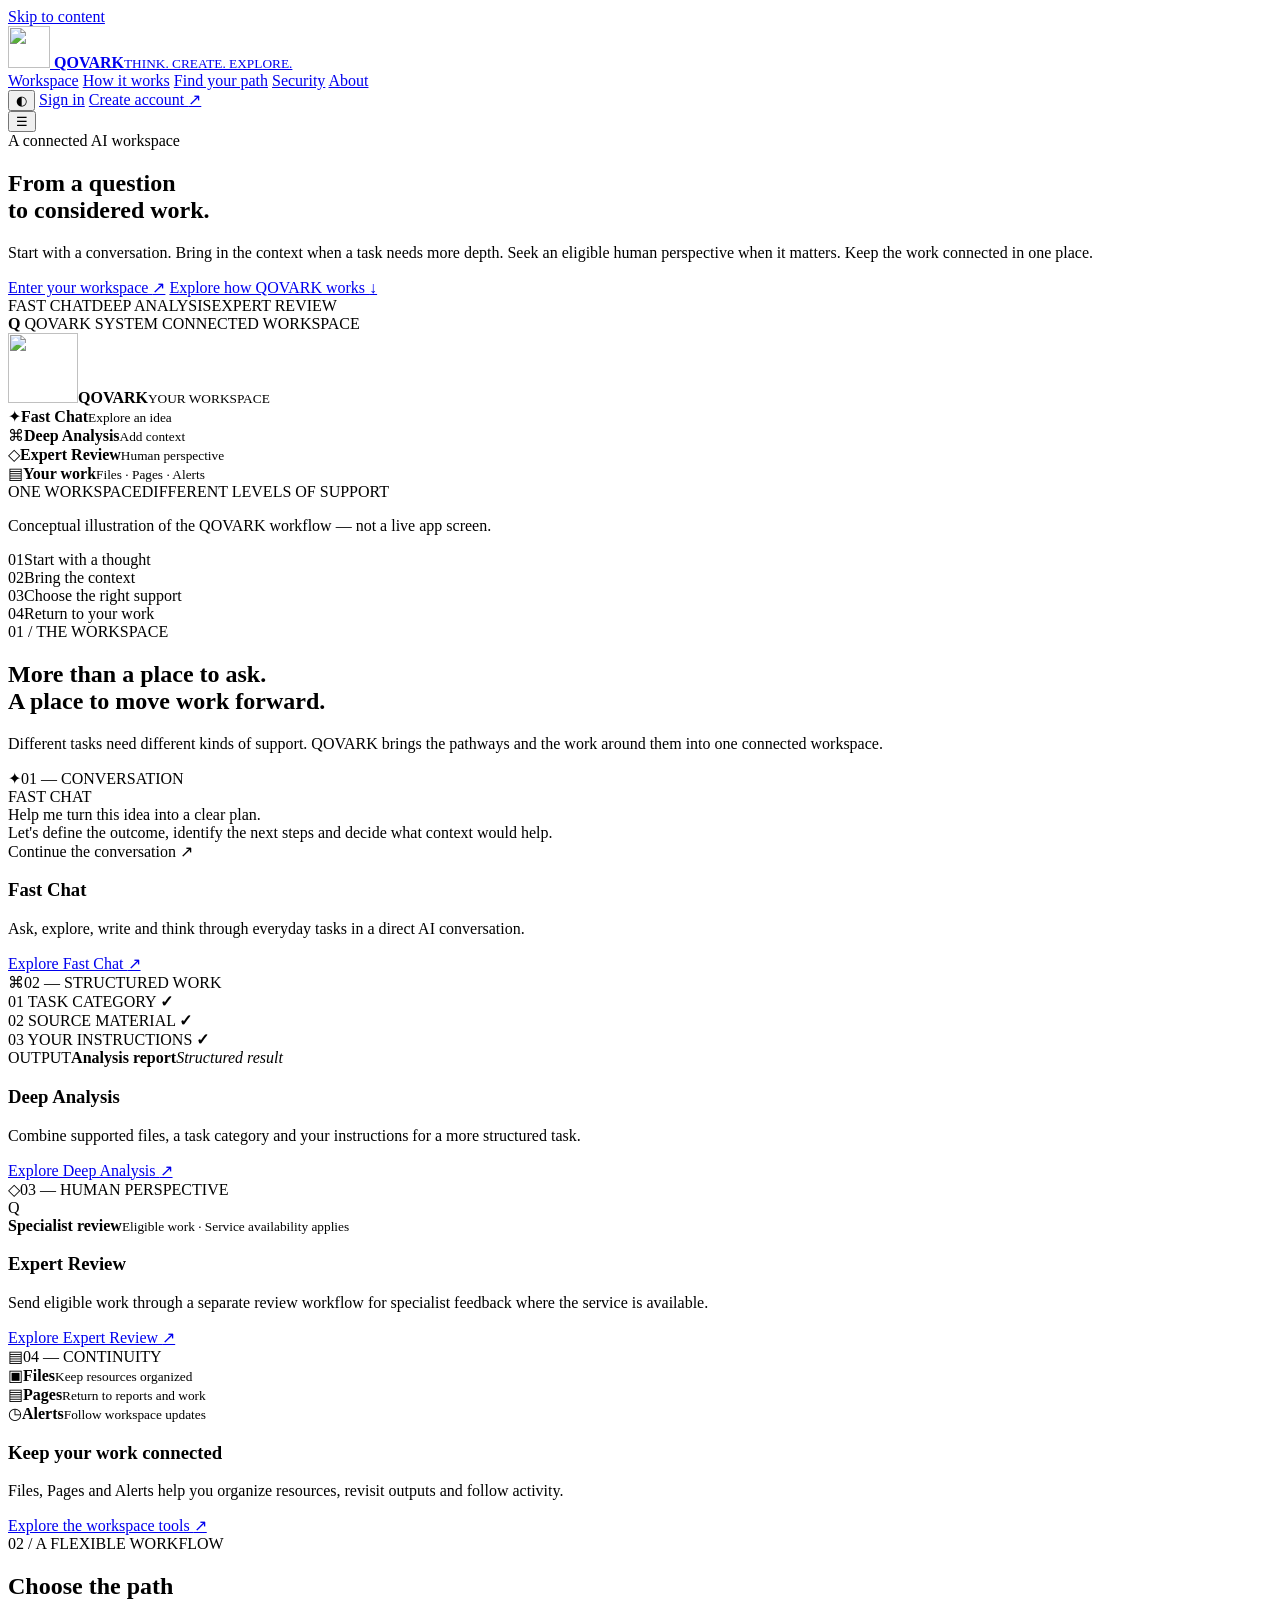
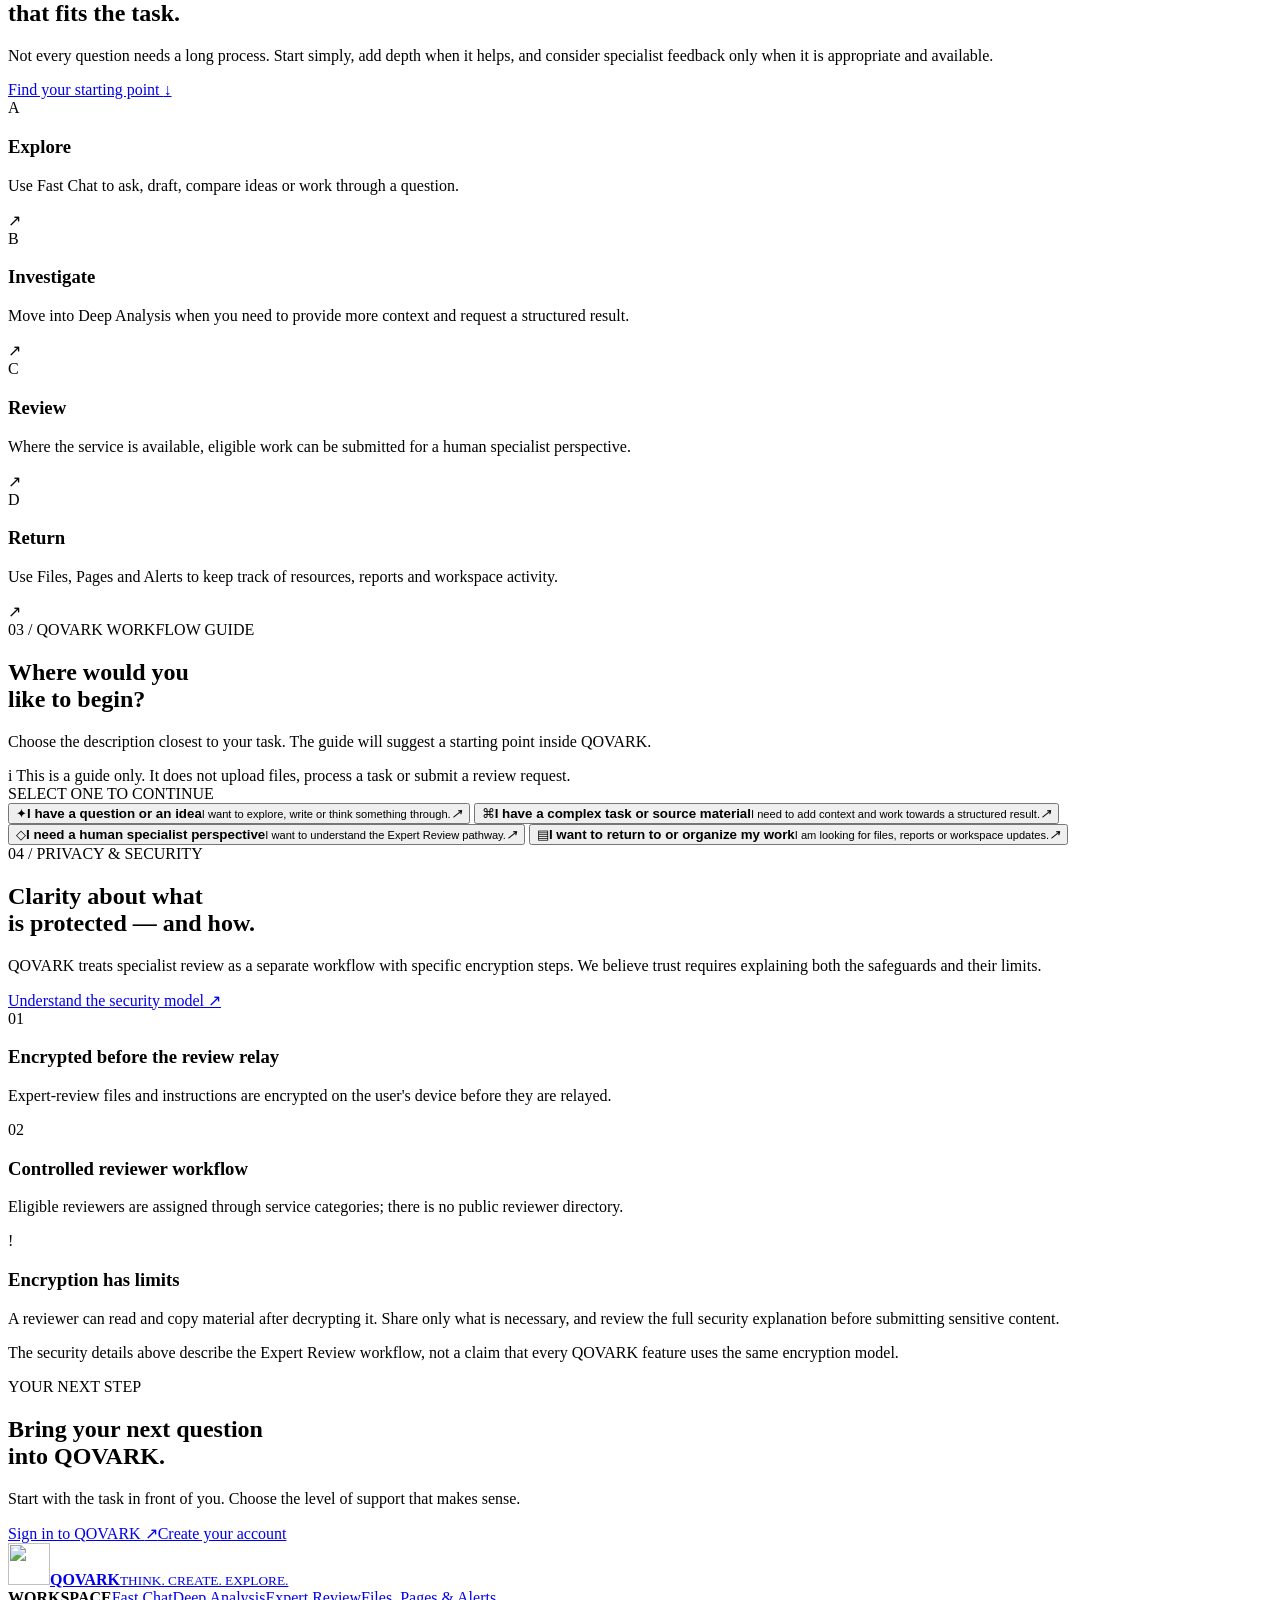
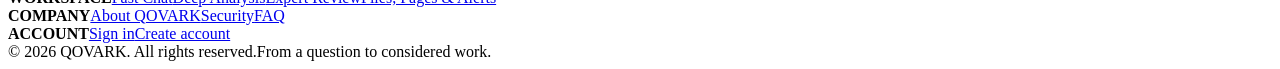
==== index.html @ 68cc1501 "Rename index[1].html to index.html" ====
<!doctype html>
<html lang="en">
<head>
  <meta charset="utf-8">
  <meta name="viewport" content="width=device-width, initial-scale=1">
  <meta name="color-scheme" content="light dark">
  <meta name="theme-color" content="#080d1d">
  <title>QOVARK — From a question to considered work</title>
  <meta name="description" content="QOVARK connects everyday AI conversation, structured deep analysis and eligible specialist review in one workspace." />
  <link rel="canonical" href="https://qovark.com/">
  <meta property="og:type" content="website">
  <meta property="og:site_name" content="QOVARK">
  <meta property="og:title" content="QOVARK — From a question to considered work">
  <meta property="og:description" content="One connected workspace for conversation, deeper analysis, organized work and eligible specialist review.">
  <meta property="og:url" content="https://qovark.com/">
  <meta property="og:image" content="https://qovark.com/qovark-social-preview.png">
  <meta name="twitter:card" content="summary_large_image">
  <link rel="icon" href="/favicon.ico">
  <link rel="icon" type="image/png" sizes="48x48" href="/qovark-favicon-48.png">
  <link rel="apple-touch-icon" href="/apple-touch-icon.png">
  <link rel="manifest" href="/site.webmanifest">
  <link rel="preconnect" href="https://fonts.googleapis.com">
  <link rel="preconnect" href="https://fonts.gstatic.com" crossorigin>
  <link href="https://fonts.googleapis.com/css2?family=DM+Sans:wght@400;500;600;700;800&family=Manrope:wght@400;500;600;700;800&display=swap" rel="stylesheet">
  <link rel="stylesheet" href="/site-v3.css">
  <script type="application/ld+json">
  {"@context":"https://schema.org","@type":"Organization","name":"QOVARK","url":"https://qovark.com/","logo":"https://qovark.com/qovark-logo.png"}
  </script>
  <script type="application/ld+json">
  {"@context":"https://schema.org","@type":"SoftwareApplication","name":"QOVARK","applicationCategory":"ProductivityApplication","operatingSystem":"Web, Android","url":"https://qovark.com/","description":"An AI workspace connecting everyday conversation, deeper analysis, organized work and eligible specialist review."}
  </script>
</head>
<body>
  <a class="q3-skip" href="#main">Skip to content</a>
  <header class="q3-header">
    <div class="q3-wrap q3-nav">
      <a class="q3-brand" href="/" aria-label="QOVARK home">
        <img src="/qovark-favicon-96.png" width="42" height="42" alt="">
        <span><strong>QOVARK</strong><small>THINK. CREATE. EXPLORE.</small></span>
      </a>
      <nav class="q3-links" id="q3-navigation" aria-label="Main navigation">
        <a href="#workspace">Workspace</a>
        <a href="#pathways">How it works</a>
        <a href="#guide">Find your path</a>
        <a href="/security.html">Security</a>
        <a href="/about.html">About</a>
      </nav>
      <div class="q3-nav-actions">
        <button class="q3-theme" type="button" data-theme-toggle aria-label="Switch colour theme" title="Switch colour theme"><span aria-hidden="true">◐</span></button>
        <a class="q3-signin" href="/qovark-workspace.html?auth=signin">Sign in</a>
        <a class="q3-button q3-button-small" href="/qovark-workspace.html?auth=signup">Create account <span aria-hidden="true">↗</span></a>
      </div>
      <button class="q3-menu" type="button" data-menu-toggle aria-expanded="false" aria-controls="q3-navigation" aria-label="Open navigation">☰</button>
    </div>
  </header>

  <main id="main">
    <section class="q3-hero">
      <div class="q3-wrap q3-hero-grid">
        <div class="q3-hero-copy">
          <div class="q3-eyebrow"><span class="q3-live-dot"></span> A connected AI workspace</div>
          <h1>From a question<br>to <span class="q3-gradient">considered work.</span></h1>
          <p class="q3-lead">Start with a conversation. Bring in the context when a task needs more depth. Seek an eligible human perspective when it matters. Keep the work connected in one place.</p>
          <div class="q3-hero-actions">
            <a class="q3-button" href="/qovark-workspace.html?auth=signin">Enter your workspace <span aria-hidden="true">↗</span></a>
            <a class="q3-text-link" href="#workspace">Explore how QOVARK works <span aria-hidden="true">↓</span></a>
          </div>
          <div class="q3-proofline"><span>FAST CHAT</span><i></i><span>DEEP ANALYSIS</span><i></i><span>EXPERT REVIEW</span></div>
        </div>

        <div class="q3-orbit-card" aria-label="Illustration of the QOVARK connected workspace">
          <div class="q3-orbit-top"><span><b class="q3-orbit-mark">Q</b> QOVARK SYSTEM</span><span class="q3-orbit-status"><i></i> CONNECTED WORKSPACE</span></div>
          <div class="q3-orbit-stage">
            <div class="q3-orbit-ring q3-ring-one"></div>
            <div class="q3-orbit-ring q3-ring-two"></div>
            <div class="q3-orbit-ring q3-ring-three"></div>
            <div class="q3-orbit-core"><img src="/qovark-favicon-96.png" alt="" width="70" height="70"><b>QOVARK</b><small>YOUR WORKSPACE</small></div>
            <div class="q3-node q3-node-chat"><span>✦</span><b>Fast Chat</b><small>Explore an idea</small></div>
            <div class="q3-node q3-node-analysis"><span>⌘</span><b>Deep Analysis</b><small>Add context</small></div>
            <div class="q3-node q3-node-review"><span>◇</span><b>Expert Review</b><small>Human perspective</small></div>
            <div class="q3-node q3-node-library"><span>▤</span><b>Your work</b><small>Files · Pages · Alerts</small></div>
            <span class="q3-orbit-star q3-star-a"></span><span class="q3-orbit-star q3-star-b"></span><span class="q3-orbit-star q3-star-c"></span>
          </div>
          <div class="q3-orbit-bottom"><span>ONE WORKSPACE</span><span>DIFFERENT LEVELS OF SUPPORT</span></div>
          <p class="q3-visual-note">Conceptual illustration of the QOVARK workflow — not a live app screen.</p>
        </div>
      </div>
      <div class="q3-hero-underlay" aria-hidden="true"></div>
    </section>

    <section class="q3-intro-strip" aria-label="QOVARK at a glance">
      <div class="q3-wrap q3-strip-grid">
        <div><span class="q3-strip-num">01</span><span>Start with a thought</span></div>
        <div><span class="q3-strip-num">02</span><span>Bring the context</span></div>
        <div><span class="q3-strip-num">03</span><span>Choose the right support</span></div>
        <div><span class="q3-strip-num">04</span><span>Return to your work</span></div>
      </div>
    </section>

    <section class="q3-section" id="workspace">
      <div class="q3-wrap">
        <div class="q3-section-head">
          <span class="q3-kicker">01 / THE WORKSPACE</span>
          <h2>More than a place to ask.<br><span class="q3-gradient">A place to move work forward.</span></h2>
          <p>Different tasks need different kinds of support. QOVARK brings the pathways and the work around them into one connected workspace.</p>
        </div>
        <div class="q3-feature-grid">
          <article class="q3-feature q3-feature-large q3-feature-chat">
            <div class="q3-feature-top"><span class="q3-feature-icon">✦</span><span class="q3-feature-index">01 — CONVERSATION</span></div>
            <div class="q3-mini-chat" aria-hidden="true"><div class="q3-mini-label">FAST CHAT</div><div class="q3-mini-message">Help me turn this idea into a clear plan.</div><div class="q3-mini-reply">Let's define the outcome, identify the next steps and decide what context would help.</div><div class="q3-mini-input">Continue the conversation <span>↗</span></div></div>
            <h3>Fast Chat</h3><p>Ask, explore, write and think through everyday tasks in a direct AI conversation.</p>
            <a class="q3-arrow-link" href="/fast-chat.html">Explore Fast Chat <span>↗</span></a>
          </article>
          <article class="q3-feature q3-feature-analysis">
            <div class="q3-feature-top"><span class="q3-feature-icon">⌘</span><span class="q3-feature-index">02 — STRUCTURED WORK</span></div>
            <div class="q3-stack-visual" aria-hidden="true"><div class="q3-stack-line"><span>01</span> TASK CATEGORY <b>✓</b></div><div class="q3-stack-line"><span>02</span> SOURCE MATERIAL <b>✓</b></div><div class="q3-stack-line"><span>03</span> YOUR INSTRUCTIONS <b>✓</b></div><div class="q3-stack-result"><span>OUTPUT</span><strong>Analysis report</strong><i>Structured result</i></div></div>
            <h3>Deep Analysis</h3><p>Combine supported files, a task category and your instructions for a more structured task.</p>
            <a class="q3-arrow-link" href="/deep-analysis.html">Explore Deep Analysis <span>↗</span></a>
          </article>
          <article class="q3-feature q3-feature-review">
            <div class="q3-feature-top"><span class="q3-feature-icon">◇</span><span class="q3-feature-index">03 — HUMAN PERSPECTIVE</span></div>
            <div class="q3-review-visual" aria-hidden="true"><div class="q3-review-orbit"><span>Q</span><i></i><b></b></div><div class="q3-review-caption"><strong>Specialist review</strong><small>Eligible work · Service availability applies</small></div></div>
            <h3>Expert Review</h3><p>Send eligible work through a separate review workflow for specialist feedback where the service is available.</p>
            <a class="q3-arrow-link" href="/expert-review.html">Explore Expert Review <span>↗</span></a>
          </article>
          <article class="q3-feature q3-feature-library">
            <div class="q3-feature-top"><span class="q3-feature-icon">▤</span><span class="q3-feature-index">04 — CONTINUITY</span></div>
            <div class="q3-library-visual" aria-hidden="true"><div><span>▣</span><b>Files</b><small>Keep resources organized</small></div><div><span>▤</span><b>Pages</b><small>Return to reports and work</small></div><div><span>◷</span><b>Alerts</b><small>Follow workspace updates</small></div></div>
            <h3>Keep your work connected</h3><p>Files, Pages and Alerts help you organize resources, revisit outputs and follow activity.</p>
            <a class="q3-arrow-link" href="/files-and-pages.html">Explore the workspace tools <span>↗</span></a>
          </article>
        </div>
      </div>
    </section>

    <section class="q3-section q3-pathways" id="pathways">
      <div class="q3-wrap q3-path-grid">
        <div class="q3-path-copy">
          <span class="q3-kicker">02 / A FLEXIBLE WORKFLOW</span>
          <h2>Choose the path<br>that fits the task.</h2>
          <p>Not every question needs a long process. Start simply, add depth when it helps, and consider specialist feedback only when it is appropriate and available.</p>
          <a class="q3-button q3-button-outline" href="#guide">Find your starting point <span>↓</span></a>
        </div>
        <div class="q3-path-list">
          <article><span class="q3-path-number">A</span><div><h3>Explore</h3><p>Use Fast Chat to ask, draft, compare ideas or work through a question.</p></div><span class="q3-path-arrow">↗</span></article>
          <article><span class="q3-path-number">B</span><div><h3>Investigate</h3><p>Move into Deep Analysis when you need to provide more context and request a structured result.</p></div><span class="q3-path-arrow">↗</span></article>
          <article><span class="q3-path-number">C</span><div><h3>Review</h3><p>Where the service is available, eligible work can be submitted for a human specialist perspective.</p></div><span class="q3-path-arrow">↗</span></article>
          <article><span class="q3-path-number">D</span><div><h3>Return</h3><p>Use Files, Pages and Alerts to keep track of resources, reports and workspace activity.</p></div><span class="q3-path-arrow">↗</span></article>
        </div>
      </div>
    </section>

    <section class="q3-section q3-guide-section" id="guide">
      <div class="q3-wrap">
        <div class="q3-guide-shell">
          <div class="q3-guide-intro">
            <span class="q3-kicker">03 / QOVARK WORKFLOW GUIDE</span>
            <h2>Where would you<br><span class="q3-gradient">like to begin?</span></h2>
            <p>Choose the description closest to your task. The guide will suggest a starting point inside QOVARK.</p>
            <div class="q3-guide-disclaimer"><span>i</span> This is a guide only. It does not upload files, process a task or submit a review request.</div>
          </div>
          <div class="q3-guide-interactive">
            <div class="q3-guide-question" data-guide-question>
              <div class="q3-guide-step">SELECT ONE TO CONTINUE</div>
              <button class="q3-choice" type="button" data-choice="chat"><span class="q3-choice-symbol">✦</span><span><b>I have a question or an idea</b><small>I want to explore, write or think something through.</small></span><i>↗</i></button>
              <button class="q3-choice" type="button" data-choice="analysis"><span class="q3-choice-symbol">⌘</span><span><b>I have a complex task or source material</b><small>I need to add context and work towards a structured result.</small></span><i>↗</i></button>
              <button class="q3-choice" type="button" data-choice="review"><span class="q3-choice-symbol">◇</span><span><b>I need a human specialist perspective</b><small>I want to understand the Expert Review pathway.</small></span><i>↗</i></button>
              <button class="q3-choice" type="button" data-choice="organize"><span class="q3-choice-symbol">▤</span><span><b>I want to return to or organize my work</b><small>I am looking for files, reports or workspace updates.</small></span><i>↗</i></button>
            </div>
            <div class="q3-guide-result" data-guide-result hidden aria-live="polite">
              <div class="q3-result-tag"><span class="q3-live-dot"></span> YOUR SUGGESTED STARTING POINT</div>
              <div class="q3-result-icon" data-result-icon>✦</div>
              <h3 data-result-title>Fast Chat</h3>
              <p data-result-copy>Start with a conversation and shape the question as you go.</p>
              <div class="q3-result-actions"><a class="q3-button" data-result-link href="/fast-chat.html">Explore this path <span>↗</span></a><button type="button" class="q3-reset" data-guide-reset>Choose another</button></div>
              <div class="q3-result-note" data-result-note>Open the workspace when you're ready to begin.</div>
            </div>
          </div>
        </div>
      </div>
    </section>

    <section class="q3-section q3-trust" id="trust">
      <div class="q3-wrap q3-trust-grid">
        <div>
          <span class="q3-kicker">04 / PRIVACY & SECURITY</span>
          <h2>Clarity about what<br>is protected — and how.</h2>
          <p>QOVARK treats specialist review as a separate workflow with specific encryption steps. We believe trust requires explaining both the safeguards and their limits.</p>
          <a class="q3-button q3-button-outline" href="/security.html">Understand the security model <span>↗</span></a>
        </div>
        <div class="q3-trust-details">
          <article><span class="q3-trust-mark">01</span><div><h3>Encrypted before the review relay</h3><p>Expert-review files and instructions are encrypted on the user's device before they are relayed.</p></div></article>
          <article><span class="q3-trust-mark">02</span><div><h3>Controlled reviewer workflow</h3><p>Eligible reviewers are assigned through service categories; there is no public reviewer directory.</p></div></article>
          <article class="q3-trust-caution"><span class="q3-trust-mark">!</span><div><h3>Encryption has limits</h3><p>A reviewer can read and copy material after decrypting it. Share only what is necessary, and review the full security explanation before submitting sensitive content.</p></div></article>
          <p class="q3-trust-footnote">The security details above describe the Expert Review workflow, not a claim that every QOVARK feature uses the same encryption model.</p>
        </div>
      </div>
    </section>

    <section class="q3-final-cta">
      <div class="q3-wrap q3-cta-inner">
        <div><span class="q3-kicker">YOUR NEXT STEP</span><h2>Bring your next question<br>into QOVARK.</h2><p>Start with the task in front of you. Choose the level of support that makes sense.</p></div>
        <div class="q3-cta-buttons"><a class="q3-button" href="/qovark-workspace.html?auth=signin">Sign in to QOVARK <span>↗</span></a><a class="q3-button q3-button-outline" href="/qovark-workspace.html?auth=signup">Create your account</a></div>
      </div>
    </section>
  </main>

  <footer class="q3-footer">
    <div class="q3-wrap">
      <div class="q3-footer-main">
        <a class="q3-brand q3-footer-brand" href="/" aria-label="QOVARK home"><img src="/qovark-favicon-96.png" width="42" height="42" alt=""><span><strong>QOVARK</strong><small>THINK. CREATE. EXPLORE.</small></span></a>
        <div class="q3-footer-columns">
          <div><b>WORKSPACE</b><a href="/fast-chat.html">Fast Chat</a><a href="/deep-analysis.html">Deep Analysis</a><a href="/expert-review.html">Expert Review</a><a href="/files-and-pages.html">Files, Pages & Alerts</a></div>
          <div><b>COMPANY</b><a href="/about.html">About QOVARK</a><a href="/security.html">Security</a><a href="/faq.html">FAQ</a></div>
          <div><b>ACCOUNT</b><a href="/qovark-workspace.html?auth=signin">Sign in</a><a href="/qovark-workspace.html?auth=signup">Create account</a></div>
        </div>
      </div>
      <div class="q3-footer-bottom"><span>© <span data-current-year>2026</span> QOVARK. All rights reserved.</span><span>From a question to considered work.</span></div>
    </div>
  </footer>
  <script src="/site-v3.js" defer></script>
</body>
</html>
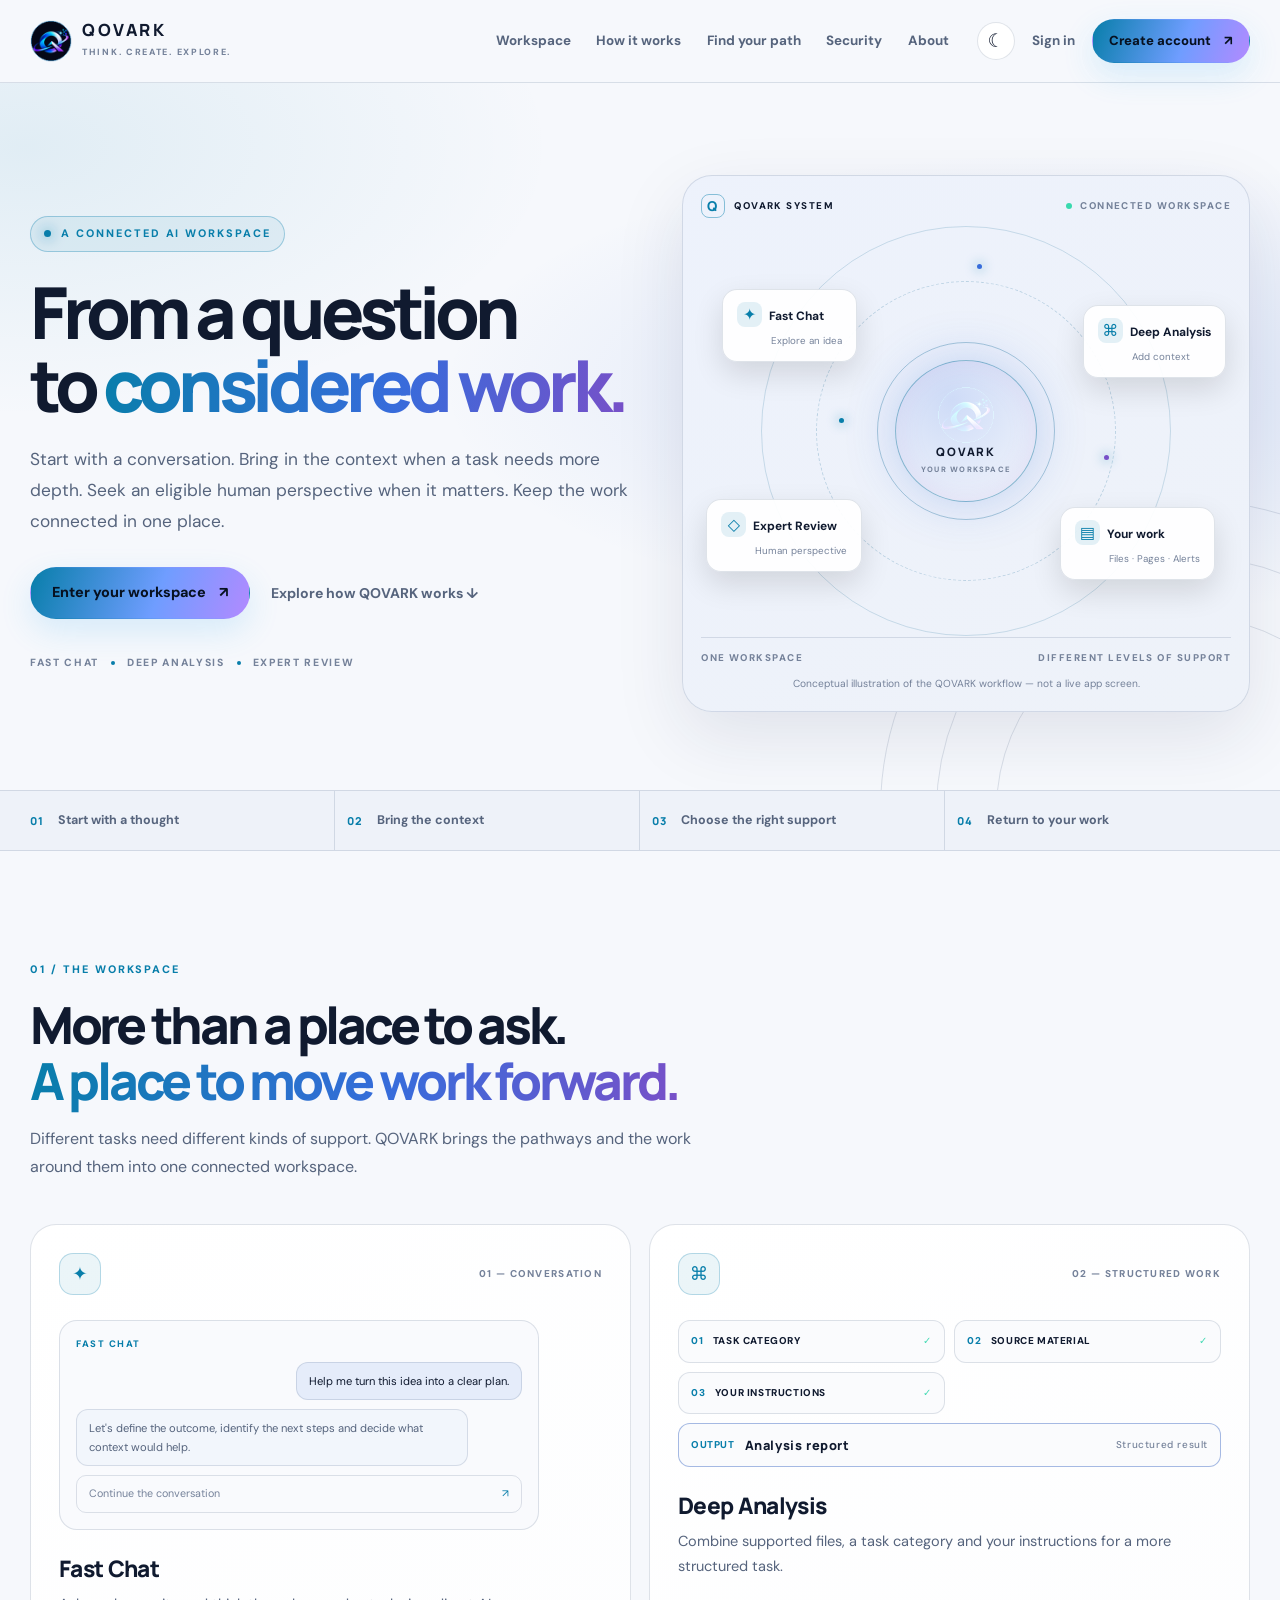
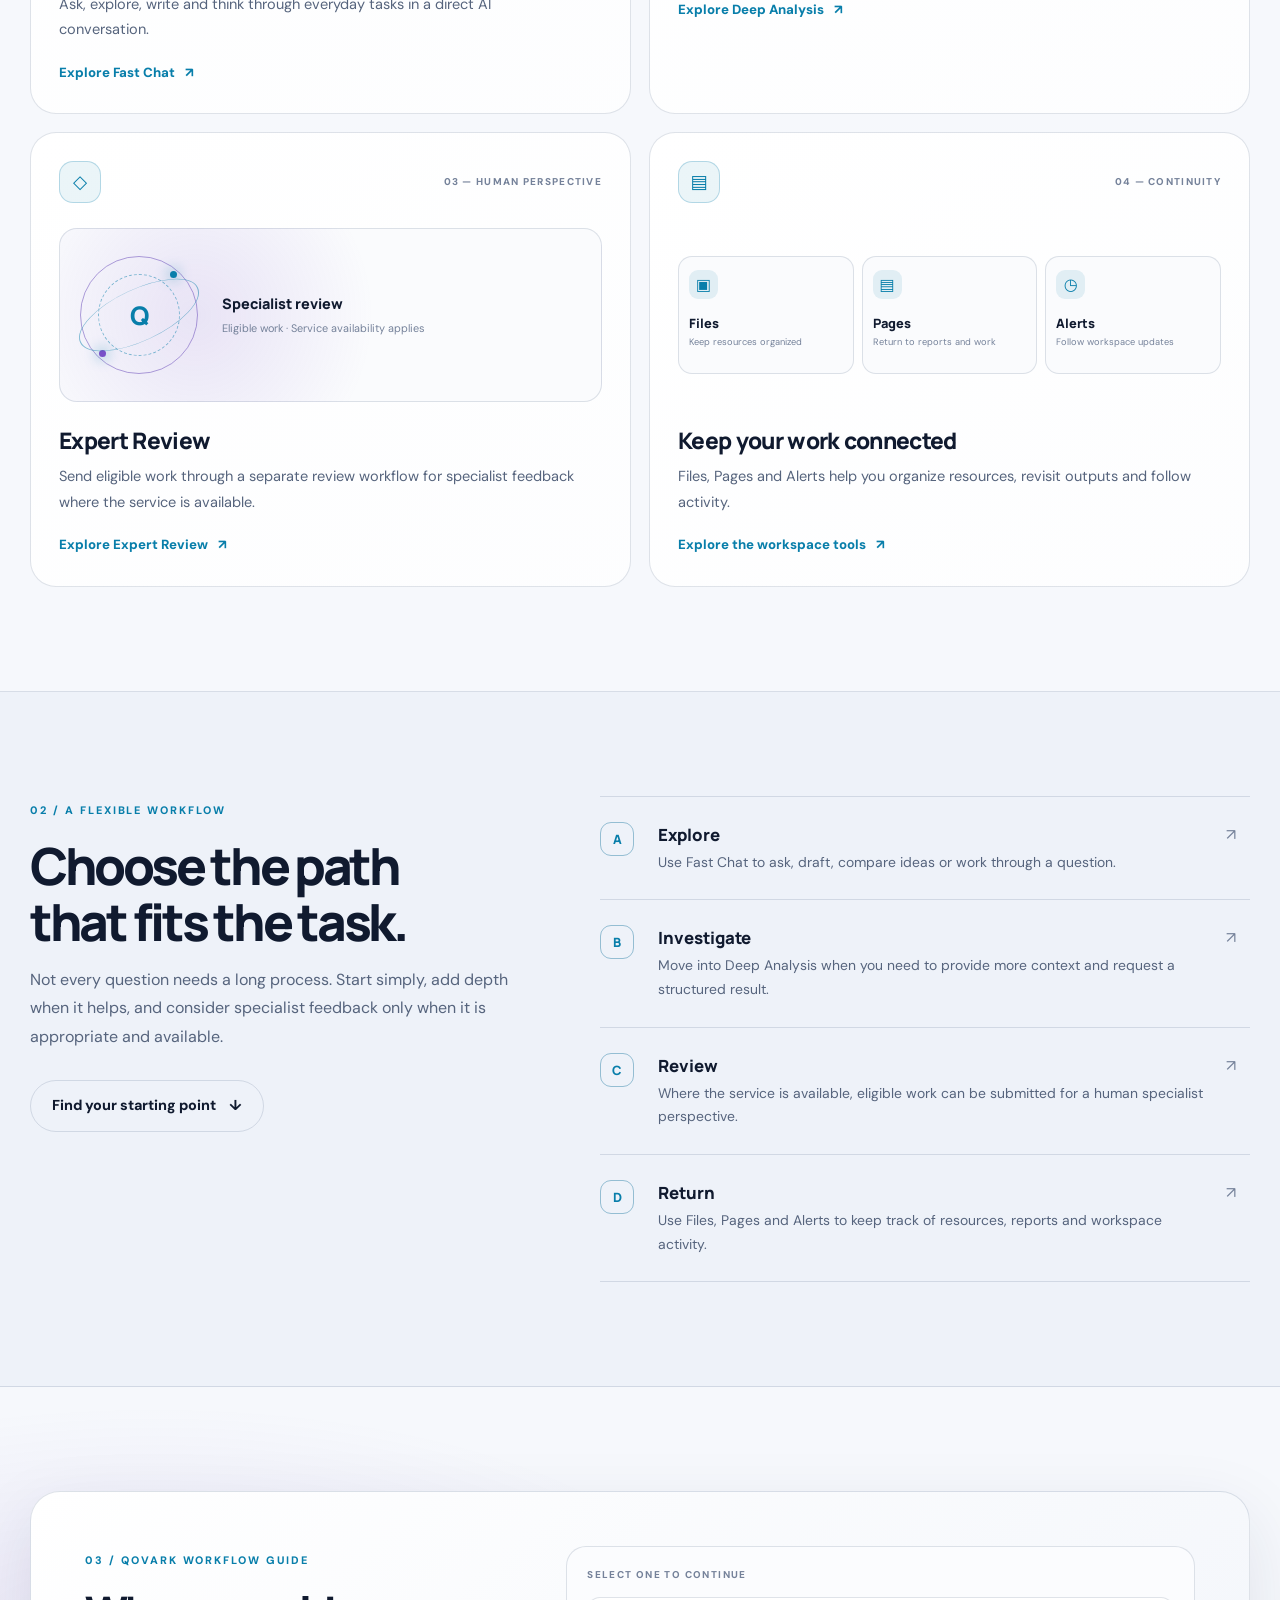
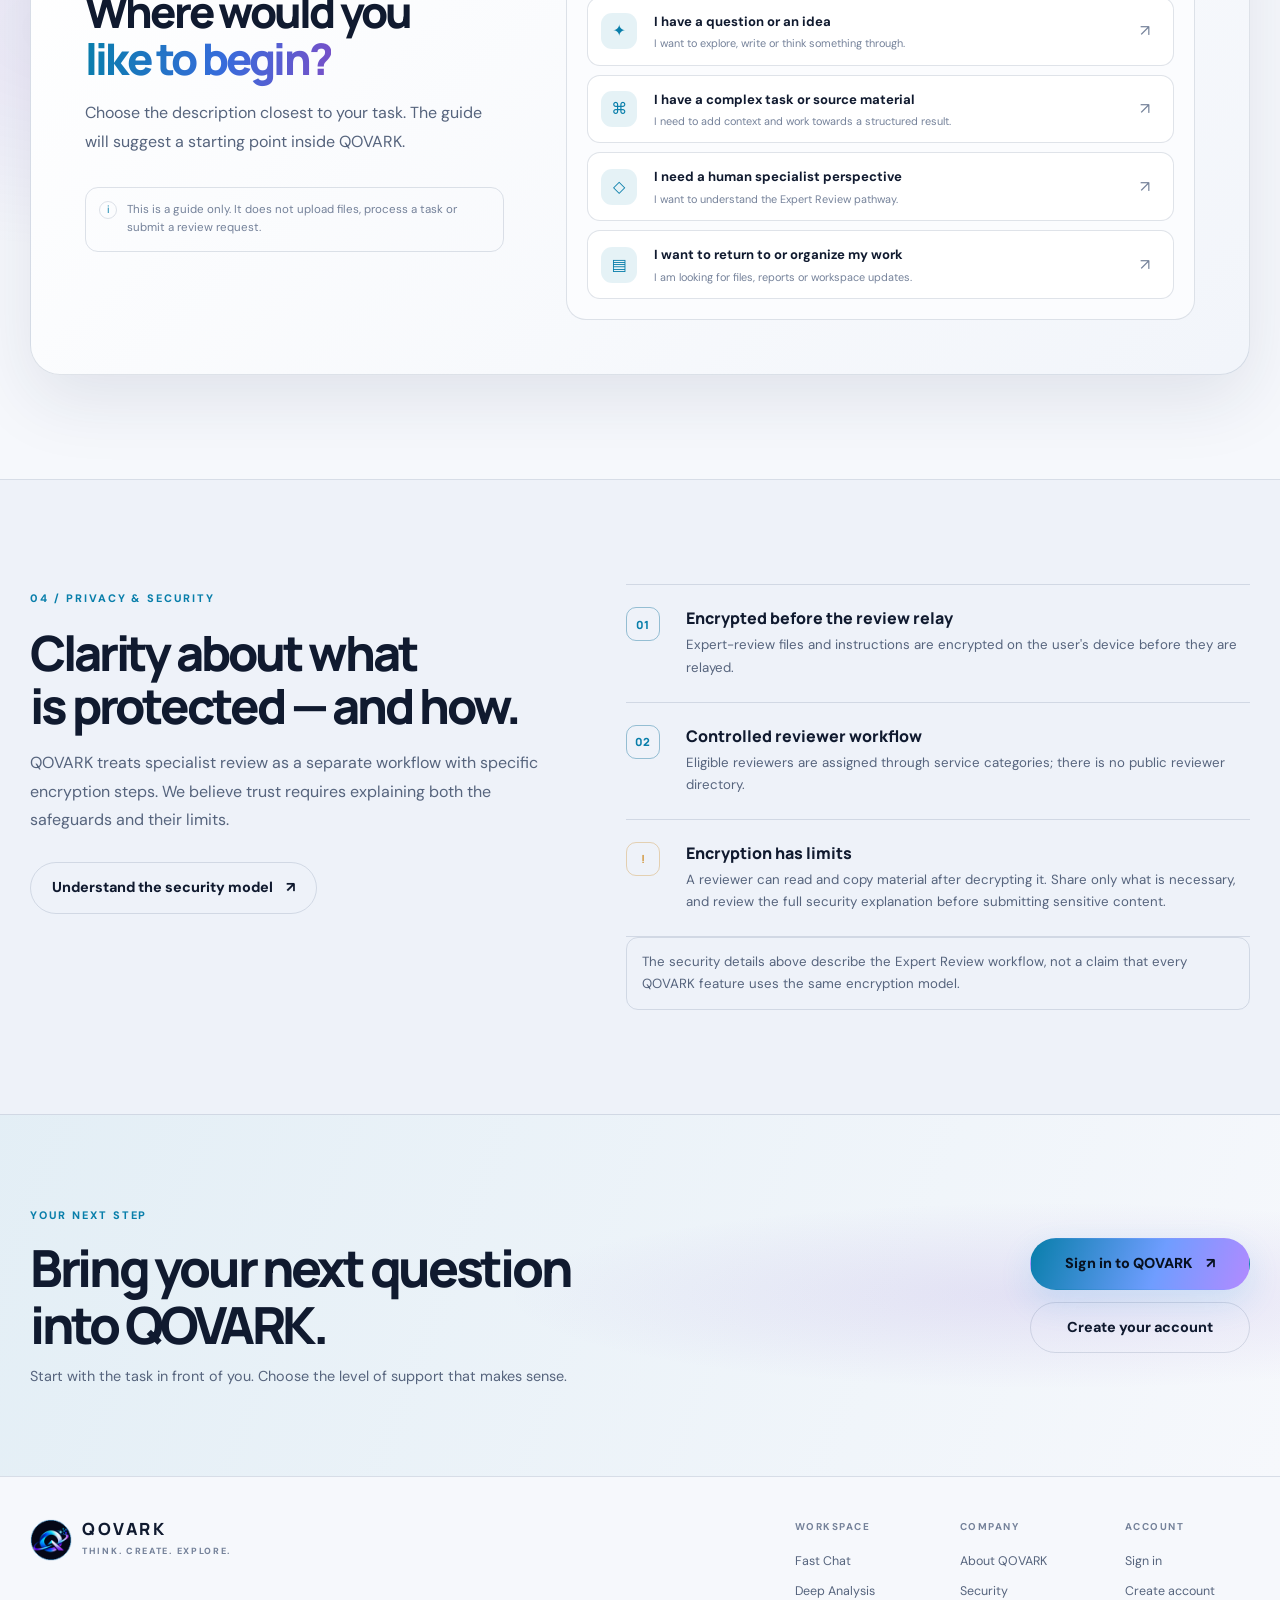
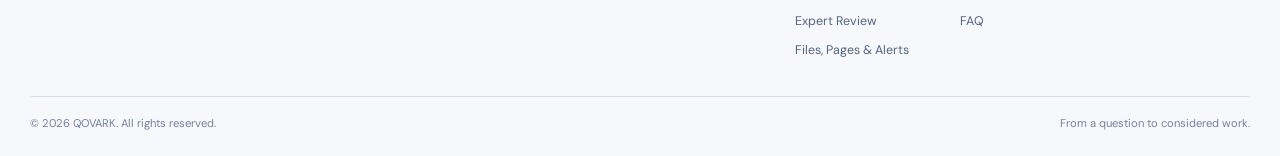
==== commit 2c7ab424: "Rename index[1].html to index.html" ====
--- a/index.html
+++ b/index.html
@@ -14,6 +14,12 @@
   <meta property="og:description" content="One connected workspace for conversation, deeper analysis, organized work and eligible specialist review.">
   <meta property="og:url" content="https://qovark.com/">
   <meta property="og:image" content="https://qovark.com/qovark-social-preview.png">
+  <meta property="og:image:width" content="1200">
+  <meta property="og:image:height" content="630">
+  <meta property="og:image:type" content="image/png">
+  <meta property="og:image:alt" content="QOVARK — From a question to considered work">
+  <meta name="twitter:image" content="https://qovark.com/qovark-social-preview.png">
+  <meta name="twitter:image:alt" content="QOVARK — From a question to considered work">
   <meta name="twitter:card" content="summary_large_image">
   <link rel="icon" href="/favicon.ico">
   <link rel="icon" type="image/png" sizes="48x48" href="/qovark-favicon-48.png">
@@ -35,7 +41,7 @@
   <header class="q3-header">
     <div class="q3-wrap q3-nav">
       <a class="q3-brand" href="/" aria-label="QOVARK home">
-        <img src="/qovark-favicon-96.png" width="42" height="42" alt="">
+        <img src="/qovark-favicon-96.png" width="96" height="65" alt="">
         <span><strong>QOVARK</strong><small>THINK. CREATE. EXPLORE.</small></span>
       </a>
       <nav class="q3-links" id="q3-navigation" aria-label="Main navigation">
@@ -74,7 +80,7 @@
             <div class="q3-orbit-ring q3-ring-one"></div>
             <div class="q3-orbit-ring q3-ring-two"></div>
             <div class="q3-orbit-ring q3-ring-three"></div>
-            <div class="q3-orbit-core"><img src="/qovark-favicon-96.png" alt="" width="70" height="70"><b>QOVARK</b><small>YOUR WORKSPACE</small></div>
+            <div class="q3-orbit-core"><img src="/qovark-favicon-96.png" alt="" width="96" height="65"><b>QOVARK</b><small>YOUR WORKSPACE</small></div>
             <div class="q3-node q3-node-chat"><span>✦</span><b>Fast Chat</b><small>Explore an idea</small></div>
             <div class="q3-node q3-node-analysis"><span>⌘</span><b>Deep Analysis</b><small>Add context</small></div>
             <div class="q3-node q3-node-review"><span>◇</span><b>Expert Review</b><small>Human perspective</small></div>
@@ -208,7 +214,7 @@
   <footer class="q3-footer">
     <div class="q3-wrap">
       <div class="q3-footer-main">
-        <a class="q3-brand q3-footer-brand" href="/" aria-label="QOVARK home"><img src="/qovark-favicon-96.png" width="42" height="42" alt=""><span><strong>QOVARK</strong><small>THINK. CREATE. EXPLORE.</small></span></a>
+        <a class="q3-brand q3-footer-brand" href="/" aria-label="QOVARK home"><img src="/qovark-favicon-96.png" width="96" height="65" alt=""><span><strong>QOVARK</strong><small>THINK. CREATE. EXPLORE.</small></span></a>
         <div class="q3-footer-columns">
           <div><b>WORKSPACE</b><a href="/fast-chat.html">Fast Chat</a><a href="/deep-analysis.html">Deep Analysis</a><a href="/expert-review.html">Expert Review</a><a href="/files-and-pages.html">Files, Pages & Alerts</a></div>
           <div><b>COMPANY</b><a href="/about.html">About QOVARK</a><a href="/security.html">Security</a><a href="/faq.html">FAQ</a></div>
--- a/site-v3.css
+++ b/site-v3.css
@@ -0,0 +1,10 @@
+@import url('https://fonts.googleapis.com/css2?family=DM+Sans:wght@400;500;600;700;800&family=Manrope:wght@400;500;600;700;800&display=swap');
+:root{color-scheme:light dark;--q3-bg:#080d1d;--q3-bg-soft:#0d1428;--q3-panel:#101a31;--q3-panel-2:#111f3b;--q3-text:#f3f6ff;--q3-muted:#a5b1ca;--q3-muted-2:#74839f;--q3-line:rgba(161,190,245,.15);--q3-cyan:#38dcff;--q3-blue:#5c91ff;--q3-violet:#ac7bff;--q3-accent-ink:#071120;--q3-shadow:0 28px 85px rgba(0,0,0,.28);--q3-radius:26px;--q3-max:1220px}
+html[data-theme="light"]{color-scheme:light;--q3-bg:#f6f8fc;--q3-bg-soft:#eef2f9;--q3-panel:#fff;--q3-panel-2:#f2f6fc;--q3-text:#101a2f;--q3-muted:#56647d;--q3-muted-2:#75829a;--q3-line:rgba(42,66,108,.15);--q3-cyan:#087eaa;--q3-blue:#376cdb;--q3-violet:#7850c8;--q3-accent-ink:#fff;--q3-shadow:0 24px 70px rgba(25,44,78,.1)}
+@media(prefers-color-scheme:light){html:not([data-theme="dark"]){color-scheme:light;--q3-bg:#f6f8fc;--q3-bg-soft:#eef2f9;--q3-panel:#fff;--q3-panel-2:#f2f6fc;--q3-text:#101a2f;--q3-muted:#56647d;--q3-muted-2:#75829a;--q3-line:rgba(42,66,108,.15);--q3-cyan:#087eaa;--q3-blue:#376cdb;--q3-violet:#7850c8;--q3-accent-ink:#fff;--q3-shadow:0 24px 70px rgba(25,44,78,.1)}}
+*{box-sizing:border-box}html{scroll-behavior:smooth;scroll-padding-top:96px}body{margin:0;min-width:320px;background:var(--q3-bg);color:var(--q3-text);font:400 16px/1.65 'DM Sans',Inter,system-ui,-apple-system,'Segoe UI',sans-serif;-webkit-font-smoothing:antialiased}a{color:inherit;text-decoration:none}button{font:inherit}.q3-wrap{width:min(var(--q3-max),calc(100% - 52px));margin-inline:auto}.q3-skip{position:absolute;left:12px;top:-60px;z-index:1000;padding:10px 14px;border-radius:10px;background:var(--q3-text);color:var(--q3-bg)}.q3-skip:focus{top:12px}.q3-header{position:sticky;top:0;z-index:100;background:color-mix(in srgb,var(--q3-bg) 84%,transparent);border-bottom:1px solid var(--q3-line);backdrop-filter:blur(18px)}.q3-nav{min-height:82px;display:flex;align-items:center;gap:28px}.q3-brand{display:inline-flex;align-items:center;gap:10px;flex-shrink:0}.q3-brand img{width:42px;height:42px;object-fit:cover;border-radius:12px}.q3-brand strong{display:block;font:800 1.05rem/1 Manrope,sans-serif;letter-spacing:.17em}.q3-brand small{display:block;margin-top:6px;color:var(--q3-muted-2);font-size:.56rem;font-weight:800;letter-spacing:.19em}.q3-links{display:flex;align-items:center;gap:clamp(15px,2vw,28px);margin-left:auto}.q3-links a,.q3-signin{color:var(--q3-muted);font-size:.84rem;font-weight:700;transition:color .2s}.q3-links a:hover,.q3-signin:hover{color:var(--q3-cyan)}.q3-nav-actions{display:flex;align-items:center;gap:17px}.q3-theme{width:38px;height:38px;border:1px solid var(--q3-line);border-radius:50%;background:var(--q3-panel);color:var(--q3-text);cursor:pointer;font-size:1.15rem}.q3-button{display:inline-flex;min-height:50px;align-items:center;justify-content:center;gap:13px;padding:13px 21px;border:1px solid transparent;border-radius:999px;background:linear-gradient(110deg,var(--q3-cyan),#6f9dff 58%,#b28aff);color:#071120;font-size:.9rem;font-weight:800;box-shadow:0 12px 32px rgba(42,166,237,.16);transition:transform .18s,box-shadow .18s}.q3-button:hover{transform:translateY(-2px);box-shadow:0 16px 36px rgba(42,166,237,.24)}.q3-button-small{min-height:41px;padding:10px 16px;font-size:.82rem}.q3-button-outline{background:transparent;color:var(--q3-text);border-color:var(--q3-line);box-shadow:none}.q3-button-outline:hover{border-color:var(--q3-cyan);box-shadow:none}.q3-menu{display:none;width:42px;height:42px;border:1px solid var(--q3-line);border-radius:12px;background:var(--q3-panel);color:var(--q3-text);font-size:1.15rem}.q3-hero{position:relative;overflow:hidden;padding:92px 0 78px;background:radial-gradient(ellipse at 82% 43%,color-mix(in srgb,var(--q3-blue) 15%,transparent),transparent 38rem),radial-gradient(ellipse at 2% 9%,color-mix(in srgb,var(--q3-cyan) 9%,transparent),transparent 33rem)}.q3-hero-underlay{position:absolute;right:-220px;bottom:-330px;width:620px;height:620px;border:1px solid var(--q3-line);border-radius:50%;pointer-events:none}.q3-hero-underlay:before,.q3-hero-underlay:after{content:'';position:absolute;inset:55px;border:1px solid var(--q3-line);border-radius:50%}.q3-hero-underlay:after{inset:115px}.q3-hero-grid{position:relative;z-index:1;display:grid;grid-template-columns:minmax(0,1fr) minmax(450px,.94fr);gap:48px;align-items:center}.q3-eyebrow,.q3-kicker{display:inline-flex;align-items:center;gap:10px;color:var(--q3-cyan);font-size:.68rem;font-weight:800;letter-spacing:.18em;text-transform:uppercase}.q3-eyebrow{padding:8px 13px;border:1px solid color-mix(in srgb,var(--q3-cyan) 32%,transparent);border-radius:999px;background:color-mix(in srgb,var(--q3-cyan) 7%,transparent)}.q3-live-dot{width:7px;height:7px;display:inline-block;border-radius:50%;background:var(--q3-cyan);box-shadow:0 0 14px var(--q3-cyan)}.q3-hero h1{margin:24px 0 22px;font:800 clamp(3.2rem,5.6vw,5.6rem)/1.02 Manrope,sans-serif;letter-spacing:-.075em}.q3-gradient{background:linear-gradient(100deg,var(--q3-cyan),var(--q3-blue) 56%,var(--q3-violet));-webkit-background-clip:text;background-clip:text;color:transparent}.q3-lead{max-width:610px;color:var(--q3-muted);font-size:clamp(1.04rem,1.35vw,1.18rem);line-height:1.8}.q3-hero-actions{display:flex;flex-wrap:wrap;align-items:center;gap:21px;margin-top:30px}.q3-text-link{color:var(--q3-muted);font-size:.88rem;font-weight:700}.q3-text-link:hover{color:var(--q3-cyan)}.q3-proofline{display:flex;align-items:center;gap:12px;margin-top:35px;color:var(--q3-muted-2);font-size:.65rem;font-weight:800;letter-spacing:.16em}.q3-proofline i{width:4px;height:4px;border-radius:50%;background:var(--q3-cyan)}.q3-orbit-card{position:relative;min-width:0;padding:18px;border:1px solid var(--q3-line);border-radius:30px;background:linear-gradient(150deg,color-mix(in srgb,var(--q3-panel) 91%,var(--q3-blue)),var(--q3-bg-soft));box-shadow:var(--q3-shadow)}.q3-orbit-top,.q3-orbit-bottom{display:flex;justify-content:space-between;align-items:center;gap:12px;color:var(--q3-muted-2);font-size:.61rem;font-weight:800;letter-spacing:.15em}.q3-orbit-top>span:first-child{display:flex;align-items:center;gap:9px;color:var(--q3-text)}.q3-orbit-mark{width:24px;height:24px;display:grid;place-items:center;border:1px solid color-mix(in srgb,var(--q3-cyan) 45%,transparent);border-radius:8px;color:var(--q3-cyan);font:800 .85rem Manrope}.q3-orbit-status{display:flex;align-items:center;gap:8px}.q3-orbit-status i{width:6px;height:6px;border-radius:50%;background:#39d9ae}.q3-orbit-stage{position:relative;height:405px;max-width:570px;margin:10px auto 4px}.q3-orbit-ring{position:absolute;left:50%;top:50%;border:1px solid color-mix(in srgb,var(--q3-cyan) 21%,var(--q3-line));border-radius:50%;transform:translate(-50%,-50%)}.q3-ring-one{width:178px;height:178px}.q3-ring-two{width:300px;height:300px;border-style:dashed;opacity:.7}.q3-ring-three{width:410px;height:410px;opacity:.56}.q3-orbit-core{position:absolute;left:50%;top:50%;width:142px;height:142px;display:flex;flex-direction:column;align-items:center;justify-content:center;transform:translate(-50%,-50%);border-radius:50%;background:radial-gradient(circle at 40% 28%,color-mix(in srgb,var(--q3-blue) 25%,var(--q3-panel)),var(--q3-bg));border:1px solid color-mix(in srgb,var(--q3-cyan) 36%,var(--q3-line));box-shadow:0 0 50px color-mix(in srgb,var(--q3-blue) 25%,transparent),inset 0 0 28px color-mix(in srgb,var(--q3-violet) 12%,transparent)}.q3-orbit-core img{width:58px;height:58px;object-fit:cover;border-radius:50%;mix-blend-mode:screen}.q3-orbit-core b{font:800 .72rem Manrope;letter-spacing:.15em}.q3-orbit-core small{margin-top:4px;color:var(--q3-muted-2);font-size:.48rem;font-weight:800;letter-spacing:.16em}.q3-node{position:absolute;z-index:2;min-width:130px;padding:12px 14px;border:1px solid var(--q3-line);border-radius:15px;background:color-mix(in srgb,var(--q3-panel) 93%,transparent);box-shadow:0 12px 30px rgba(0,0,0,.12)}.q3-node span{display:inline-grid;width:25px;height:25px;place-items:center;margin-right:7px;border-radius:8px;background:color-mix(in srgb,var(--q3-cyan) 11%,transparent);color:var(--q3-cyan)}.q3-node b{font-size:.75rem}.q3-node small{display:block;margin:5px 0 0 34px;color:var(--q3-muted-2);font-size:.61rem}.q3-node-chat{left:4%;top:15%}.q3-node-analysis{right:1%;top:19%}.q3-node-review{left:1%;bottom:15%}.q3-node-library{right:3%;bottom:13%}.q3-orbit-star{position:absolute;width:5px;height:5px;border-radius:50%;background:var(--q3-cyan);box-shadow:0 0 12px var(--q3-cyan)}.q3-star-a{left:26%;top:47%}.q3-star-b{right:23%;top:56%;background:var(--q3-violet)}.q3-star-c{left:52%;top:9%;background:var(--q3-blue)}.q3-orbit-bottom{padding-top:12px;border-top:1px solid var(--q3-line)}.q3-visual-note{margin:10px 0 0;color:var(--q3-muted-2);font-size:.64rem;text-align:center}.q3-intro-strip{border-top:1px solid var(--q3-line);border-bottom:1px solid var(--q3-line);background:var(--q3-bg-soft)}.q3-strip-grid{display:grid;grid-template-columns:repeat(4,1fr)}.q3-strip-grid>div{display:flex;align-items:center;gap:13px;padding:19px 12px;border-right:1px solid var(--q3-line);color:var(--q3-muted);font-size:.78rem;font-weight:700}.q3-strip-grid>div:first-child{padding-left:0}.q3-strip-grid>div:last-child{border:0}.q3-strip-num{color:var(--q3-cyan);font:800 .68rem Manrope;letter-spacing:.12em}.q3-section{padding:104px 0;border-bottom:1px solid var(--q3-line)}.q3-section-head{max-width:760px;margin-bottom:42px}.q3-section-head h2,.q3-path-copy h2,.q3-guide-intro h2,.q3-trust h2,.q3-final-cta h2{margin:15px 0 16px;font:800 clamp(2.3rem,4vw,3.8rem)/1.1 Manrope,sans-serif;letter-spacing:-.064em}.q3-section-head p,.q3-path-copy>p,.q3-guide-intro>p,.q3-trust-grid>div:first-child>p,.q3-final-cta p{max-width:700px;margin:0;color:var(--q3-muted);font-size:1rem;line-height:1.8}.q3-feature-grid{display:grid;grid-template-columns:1fr 1fr;gap:18px}.q3-feature{position:relative;overflow:hidden;min-width:0;padding:28px;border:1px solid var(--q3-line);border-radius:var(--q3-radius);background:linear-gradient(145deg,var(--q3-panel),color-mix(in srgb,var(--q3-panel) 75%,var(--q3-bg)));transition:transform .2s,border-color .2s}.q3-feature:hover{transform:translateY(-3px);border-color:color-mix(in srgb,var(--q3-cyan) 36%,var(--q3-line))}.q3-feature-large{grid-row:span 1}.q3-feature-top{display:flex;align-items:center;justify-content:space-between}.q3-feature-icon{width:42px;height:42px;display:grid;place-items:center;border:1px solid color-mix(in srgb,var(--q3-cyan) 25%,transparent);border-radius:14px;color:var(--q3-cyan);background:color-mix(in srgb,var(--q3-cyan) 8%,transparent);font-size:1.15rem}.q3-feature-index{color:var(--q3-muted-2);font-size:.62rem;font-weight:800;letter-spacing:.13em}.q3-feature h3{margin:23px 0 8px;font:800 1.42rem Manrope,sans-serif;letter-spacing:-.03em}.q3-feature>p{max-width:520px;margin:0;color:var(--q3-muted);font-size:.91rem;line-height:1.75}.q3-arrow-link{display:inline-flex;gap:10px;margin-top:19px;color:var(--q3-cyan);font-size:.83rem;font-weight:800}.q3-arrow-link span{transition:transform .2s}.q3-arrow-link:hover span{transform:translate(3px,-3px)}.q3-mini-chat{max-width:480px;min-height:174px;margin-top:25px;padding:16px;border:1px solid var(--q3-line);border-radius:18px;background:color-mix(in srgb,var(--q3-bg) 70%,var(--q3-panel));display:flex;flex-direction:column;gap:9px}.q3-mini-label{color:var(--q3-cyan);font-size:.59rem;font-weight:800;letter-spacing:.16em}.q3-mini-message,.q3-mini-reply{width:fit-content;max-width:88%;padding:9px 12px;border:1px solid var(--q3-line);border-radius:12px;color:var(--q3-text);font-size:.7rem}.q3-mini-message{align-self:flex-end;background:color-mix(in srgb,var(--q3-blue) 13%,var(--q3-panel))}.q3-mini-reply{background:var(--q3-panel-2);color:var(--q3-muted)}.q3-mini-input{margin-top:auto;padding:9px 12px;border:1px solid var(--q3-line);border-radius:10px;color:var(--q3-muted-2);font-size:.67rem}.q3-mini-input span{float:right;color:var(--q3-cyan)}.q3-stack-visual{display:grid;grid-template-columns:1fr 1fr;gap:9px;margin-top:25px}.q3-stack-line,.q3-stack-result{padding:12px;border:1px solid var(--q3-line);border-radius:12px;background:color-mix(in srgb,var(--q3-bg) 55%,var(--q3-panel));font-size:.62rem;font-weight:800;letter-spacing:.06em}.q3-stack-line span{margin-right:7px;color:var(--q3-cyan)}.q3-stack-line b{float:right;color:#42d9b3}.q3-stack-result{grid-column:1/-1;display:flex;align-items:center;gap:10px;border-color:color-mix(in srgb,var(--q3-blue) 33%,var(--q3-line))}.q3-stack-result span{color:var(--q3-cyan)}.q3-stack-result strong{font:800 .8rem Manrope}.q3-stack-result i{margin-left:auto;color:var(--q3-muted-2);font-size:.62rem;font-style:normal;font-weight:500}.q3-review-visual{display:flex;align-items:center;gap:24px;min-height:174px;margin-top:25px;padding:15px 20px;border:1px solid var(--q3-line);border-radius:18px;background:radial-gradient(circle at 25% 50%,color-mix(in srgb,var(--q3-violet) 14%,transparent),transparent 43%),color-mix(in srgb,var(--q3-bg) 60%,var(--q3-panel))}.q3-review-orbit{position:relative;width:118px;height:118px;flex:0 0 auto;display:grid;place-items:center;border:1px solid color-mix(in srgb,var(--q3-violet) 45%,var(--q3-line));border-radius:50%}.q3-review-orbit:before,.q3-review-orbit:after{content:'';position:absolute;inset:17px;border:1px dashed color-mix(in srgb,var(--q3-cyan) 50%,transparent);border-radius:50%}.q3-review-orbit:after{inset:-7px;transform:rotate(-25deg) scaleY(.4);border-style:solid}.q3-review-orbit span{font:800 1.6rem Manrope;color:var(--q3-cyan)}.q3-review-orbit i,.q3-review-orbit b{position:absolute;width:7px;height:7px;border-radius:50%;background:var(--q3-cyan);box-shadow:0 0 14px var(--q3-cyan)}.q3-review-orbit i{top:14px;right:20px}.q3-review-orbit b{bottom:16px;left:18px;background:var(--q3-violet)}.q3-review-caption strong,.q3-review-caption small{display:block}.q3-review-caption strong{font:800 .9rem Manrope}.q3-review-caption small{margin-top:7px;color:var(--q3-muted-2);font-size:.68rem;line-height:1.5}.q3-library-visual{display:grid;grid-template-columns:repeat(3,1fr);gap:8px;min-height:174px;align-items:center;margin-top:25px}.q3-library-visual>div{min-height:118px;padding:13px 10px;border:1px solid var(--q3-line);border-radius:14px;background:color-mix(in srgb,var(--q3-bg) 55%,var(--q3-panel))}.q3-library-visual span{display:grid;width:29px;height:29px;place-items:center;margin-bottom:15px;border-radius:9px;background:color-mix(in srgb,var(--q3-cyan) 10%,transparent);color:var(--q3-cyan)}.q3-library-visual b,.q3-library-visual small{display:block}.q3-library-visual b{font:800 .8rem Manrope}.q3-library-visual small{margin-top:4px;color:var(--q3-muted-2);font-size:.58rem;line-height:1.4}.q3-pathways{background:var(--q3-bg-soft)}.q3-path-grid{display:grid;grid-template-columns:.85fr 1.15fr;gap:90px;align-items:start}.q3-path-copy{position:sticky;top:130px}.q3-path-copy h2{font-size:clamp(2.5rem,4vw,3.65rem)}.q3-path-copy>p{margin-bottom:28px}.q3-path-list{border-top:1px solid var(--q3-line)}.q3-path-list article{display:grid;grid-template-columns:40px 1fr 24px;gap:18px;align-items:start;padding:25px 0;border-bottom:1px solid var(--q3-line)}.q3-path-number{width:34px;height:34px;display:grid;place-items:center;border:1px solid color-mix(in srgb,var(--q3-cyan) 30%,var(--q3-line));border-radius:11px;color:var(--q3-cyan);font:800 .8rem Manrope}.q3-path-list h3{margin:1px 0 5px;font:800 1.05rem Manrope}.q3-path-list p{max-width:560px;margin:0;color:var(--q3-muted);font-size:.87rem;line-height:1.7}.q3-path-arrow{color:var(--q3-muted-2)}.q3-guide-section{background:radial-gradient(ellipse at 12% 35%,color-mix(in srgb,var(--q3-violet) 10%,transparent),transparent 35rem)}.q3-guide-shell{display:grid;grid-template-columns:.8fr 1.2fr;gap:62px;padding:clamp(26px,4.5vw,54px);border:1px solid var(--q3-line);border-radius:30px;background:linear-gradient(140deg,var(--q3-panel),color-mix(in srgb,var(--q3-bg-soft) 78%,var(--q3-panel)));box-shadow:var(--q3-shadow)}.q3-guide-intro h2{font-size:clamp(2.2rem,3.4vw,3.2rem)}.q3-guide-disclaimer{display:flex;align-items:flex-start;gap:10px;margin-top:30px;padding:13px;border:1px solid var(--q3-line);border-radius:13px;color:var(--q3-muted-2);font-size:.72rem;line-height:1.6}.q3-guide-disclaimer span{width:18px;height:18px;display:grid;place-items:center;flex:0 0 auto;border:1px solid var(--q3-line);border-radius:50%;color:var(--q3-cyan);font-size:.65rem}.q3-guide-interactive{min-width:0;padding:20px;border:1px solid var(--q3-line);border-radius:20px;background:color-mix(in srgb,var(--q3-bg) 45%,var(--q3-panel))}.q3-guide-step,.q3-result-tag{margin-bottom:13px;color:var(--q3-muted-2);font-size:.62rem;font-weight:800;letter-spacing:.14em}.q3-choice{width:100%;display:grid;grid-template-columns:40px 1fr 20px;gap:13px;align-items:center;margin-top:9px;padding:13px;text-align:left;border:1px solid var(--q3-line);border-radius:13px;background:var(--q3-panel);color:var(--q3-text);cursor:pointer;transition:border-color .18s,transform .18s}.q3-choice:hover,.q3-choice:focus-visible{border-color:var(--q3-cyan);transform:translateX(2px)}.q3-choice-symbol{width:36px;height:36px;display:grid;place-items:center;border-radius:11px;background:color-mix(in srgb,var(--q3-cyan) 10%,transparent);color:var(--q3-cyan)}.q3-choice b,.q3-choice small{display:block}.q3-choice b{font-size:.82rem}.q3-choice small{margin-top:3px;color:var(--q3-muted-2);font-size:.68rem;line-height:1.5}.q3-choice i{color:var(--q3-muted-2);font-style:normal}.q3-guide-result{padding:16px 6px 7px}.q3-result-tag{display:flex;align-items:center;gap:9px;color:var(--q3-cyan)}.q3-result-icon{width:47px;height:47px;display:grid;place-items:center;margin:22px 0 14px;border:1px solid color-mix(in srgb,var(--q3-cyan) 30%,var(--q3-line));border-radius:15px;background:color-mix(in srgb,var(--q3-cyan) 9%,transparent);color:var(--q3-cyan);font-size:1.25rem}.q3-guide-result h3{margin:0 0 8px;font:800 1.55rem Manrope}.q3-guide-result p{max-width:470px;color:var(--q3-muted);font-size:.9rem}.q3-result-actions{display:flex;align-items:center;gap:16px;flex-wrap:wrap;margin-top:20px}.q3-reset{padding:10px 0;border:0;background:transparent;color:var(--q3-muted);font-size:.8rem;font-weight:700;cursor:pointer}.q3-reset:hover{color:var(--q3-cyan)}.q3-result-note{margin-top:22px;padding-top:14px;border-top:1px solid var(--q3-line);color:var(--q3-muted-2);font-size:.71rem}.q3-trust{background:var(--q3-bg-soft)}.q3-trust-grid{display:grid;grid-template-columns:.9fr 1.1fr;gap:85px;align-items:start}.q3-trust h2{font-size:clamp(2.3rem,3.8vw,3.4rem)}.q3-trust-grid>div:first-child>p{margin-bottom:27px}.q3-trust-details{border-top:1px solid var(--q3-line)}.q3-trust-details article{display:grid;grid-template-columns:43px 1fr;gap:17px;padding:22px 0;border-bottom:1px solid var(--q3-line)}.q3-trust-mark{width:34px;height:34px;display:grid;place-items:center;border:1px solid color-mix(in srgb,var(--q3-cyan) 30%,var(--q3-line));border-radius:10px;color:var(--q3-cyan);font:800 .7rem Manrope}.q3-trust-details h3{margin:0 0 5px;font:800 1rem Manrope}.q3-trust-details p{margin:0;color:var(--q3-muted);font-size:.83rem;line-height:1.7}.q3-trust-caution .q3-trust-mark{color:#d39b47;border-color:rgba(211,155,71,.4)}.q3-trust-footnote{padding:13px 15px;border:1px solid var(--q3-line);border-radius:12px;color:var(--q3-muted-2);font-size:.7rem;line-height:1.6}.q3-final-cta{padding:86px 0;background:radial-gradient(ellipse at 82% 50%,color-mix(in srgb,var(--q3-violet) 13%,transparent),transparent 34rem),linear-gradient(110deg,color-mix(in srgb,var(--q3-cyan) 8%,var(--q3-bg)),var(--q3-bg))}.q3-cta-inner{display:flex;align-items:center;justify-content:space-between;gap:45px}.q3-final-cta h2{margin:12px 0}.q3-final-cta p{font-size:.9rem}.q3-cta-buttons{display:flex;flex-direction:column;gap:12px;min-width:220px}.q3-footer{padding:42px 0 24px;border-top:1px solid var(--q3-line);background:var(--q3-bg)}.q3-footer-main{display:flex;justify-content:space-between;gap:45px;padding-bottom:35px}.q3-footer-brand{align-self:flex-start}.q3-footer-columns{display:grid;grid-template-columns:repeat(3,minmax(125px,1fr));gap:40px}.q3-footer-columns>div{display:flex;flex-direction:column;gap:9px}.q3-footer-columns b{margin-bottom:7px;color:var(--q3-muted-2);font-size:.62rem;letter-spacing:.15em}.q3-footer-columns a{color:var(--q3-muted);font-size:.78rem}.q3-footer-columns a:hover{color:var(--q3-cyan)}.q3-footer-bottom{display:flex;justify-content:space-between;gap:15px;padding-top:17px;border-top:1px solid var(--q3-line);color:var(--q3-muted-2);font-size:.7rem}
+:focus-visible{outline:2px solid var(--q3-cyan);outline-offset:3px}
+@media(max-width:1050px){.q3-nav{gap:18px}.q3-links{gap:14px}.q3-nav-actions{gap:11px}.q3-hero-grid{grid-template-columns:minmax(0,1fr) minmax(390px,.95fr);gap:25px}.q3-node-chat{left:0}.q3-node-analysis{right:0}.q3-node-review{left:0}.q3-node-library{right:0}.q3-path-grid{gap:50px}.q3-guide-shell{gap:34px}.q3-trust-grid{gap:48px}}
+@media(max-width:820px){.q3-wrap{width:min(var(--q3-max),calc(100% - 36px))}.q3-nav{min-height:72px;flex-wrap:wrap;justify-content:space-between}.q3-menu{display:grid;place-items:center;order:4}.q3-nav-actions{margin-left:auto}.q3-nav-actions .q3-signin{display:none}.q3-links{display:none;order:5;width:100%;margin:0;padding:5px 0 16px;flex-direction:column;align-items:stretch;gap:0}.q3-links.q3-open{display:flex}.q3-links a{padding:11px 4px;border-top:1px solid var(--q3-line)}.q3-hero{padding:62px 0 55px}.q3-hero-grid{grid-template-columns:1fr;gap:38px}.q3-hero-copy{max-width:700px}.q3-orbit-card{max-width:650px;width:100%;margin:auto}.q3-strip-grid{grid-template-columns:repeat(2,1fr)}.q3-strip-grid>div{border-bottom:1px solid var(--q3-line)}.q3-strip-grid>div:nth-child(2){border-right:0}.q3-strip-grid>div:nth-child(3),.q3-strip-grid>div:nth-child(4){border-bottom:0}.q3-strip-grid>div:nth-child(3){padding-left:0}.q3-section{padding:76px 0}.q3-path-grid,.q3-trust-grid{grid-template-columns:1fr;gap:38px}.q3-path-copy{position:static}.q3-guide-shell{grid-template-columns:1fr;gap:28px}.q3-guide-disclaimer{max-width:480px}.q3-cta-inner{align-items:flex-start;flex-direction:column}.q3-cta-buttons{width:100%;max-width:300px}.q3-footer-main{flex-direction:column}.q3-footer-columns{width:100%;max-width:650px}}
+@media(max-width:560px){.q3-wrap{width:calc(100% - 28px)}.q3-brand img{width:37px;height:37px}.q3-brand strong{font-size:.98rem}.q3-brand small{font-size:.52rem}.q3-nav-actions .q3-button{min-height:39px;padding:9px 12px;font-size:.75rem}.q3-theme{width:35px;height:35px}.q3-hero{padding:48px 0 44px}.q3-hero h1{font-size:clamp(2.75rem,12vw,4.1rem)}.q3-lead{font-size:1rem}.q3-hero-actions{align-items:stretch;flex-direction:column;gap:17px}.q3-hero-actions .q3-button{width:100%}.q3-text-link{text-align:center}.q3-proofline{flex-wrap:wrap;gap:8px;font-size:.56rem}.q3-orbit-card{padding:12px;border-radius:22px}.q3-orbit-stage{height:330px;transform:scale(.97);transform-origin:center}.q3-ring-one{width:140px;height:140px}.q3-ring-two{width:236px;height:236px}.q3-ring-three{width:320px;height:320px}.q3-orbit-core{width:112px;height:112px}.q3-orbit-core img{width:48px;height:48px}.q3-node{min-width:106px;padding:9px 10px}.q3-node span{width:22px;height:22px;margin-right:5px}.q3-node b{font-size:.65rem}.q3-node small{margin-left:27px;font-size:.54rem}.q3-node-chat{left:-2%;top:13%}.q3-node-analysis{right:-2%;top:15%}.q3-node-review{left:-3%;bottom:12%}.q3-node-library{right:-2%;bottom:11%}.q3-orbit-top,.q3-orbit-bottom{font-size:.51rem;letter-spacing:.1em}.q3-strip-grid>div{gap:8px;padding:14px 6px;font-size:.68rem}.q3-strip-grid>div:first-child,.q3-strip-grid>div:nth-child(3){padding-left:0}.q3-section{padding:65px 0}.q3-section-head h2,.q3-path-copy h2,.q3-trust h2{font-size:2.35rem}.q3-feature-grid{grid-template-columns:1fr}.q3-feature{padding:22px}.q3-feature h3{font-size:1.28rem}.q3-mini-chat,.q3-review-visual,.q3-library-visual{min-height:154px}.q3-library-visual>div{padding:10px 7px}.q3-library-visual small{font-size:.53rem}.q3-path-list article{grid-template-columns:35px 1fr 15px;gap:12px}.q3-path-list p{font-size:.82rem}.q3-guide-shell{padding:20px 14px;border-radius:22px}.q3-guide-intro h2{font-size:2.35rem}.q3-guide-interactive{padding:13px 10px}.q3-choice{grid-template-columns:34px 1fr 14px;gap:9px;padding:11px 9px}.q3-choice-symbol{width:31px;height:31px}.q3-choice b{font-size:.74rem}.q3-choice small{font-size:.62rem}.q3-result-actions{align-items:stretch;flex-direction:column}.q3-result-actions .q3-button{width:100%}.q3-reset{text-align:center}.q3-final-cta{padding:65px 0}.q3-final-cta h2{font-size:2.3rem}.q3-footer-columns{grid-template-columns:repeat(2,minmax(0,1fr));gap:28px}.q3-footer-bottom{flex-direction:column}}
+@media(prefers-reduced-motion:reduce){html{scroll-behavior:auto}*,*:before,*:after{animation-duration:.01ms!important;animation-iteration-count:1!important;transition-duration:.01ms!important}}
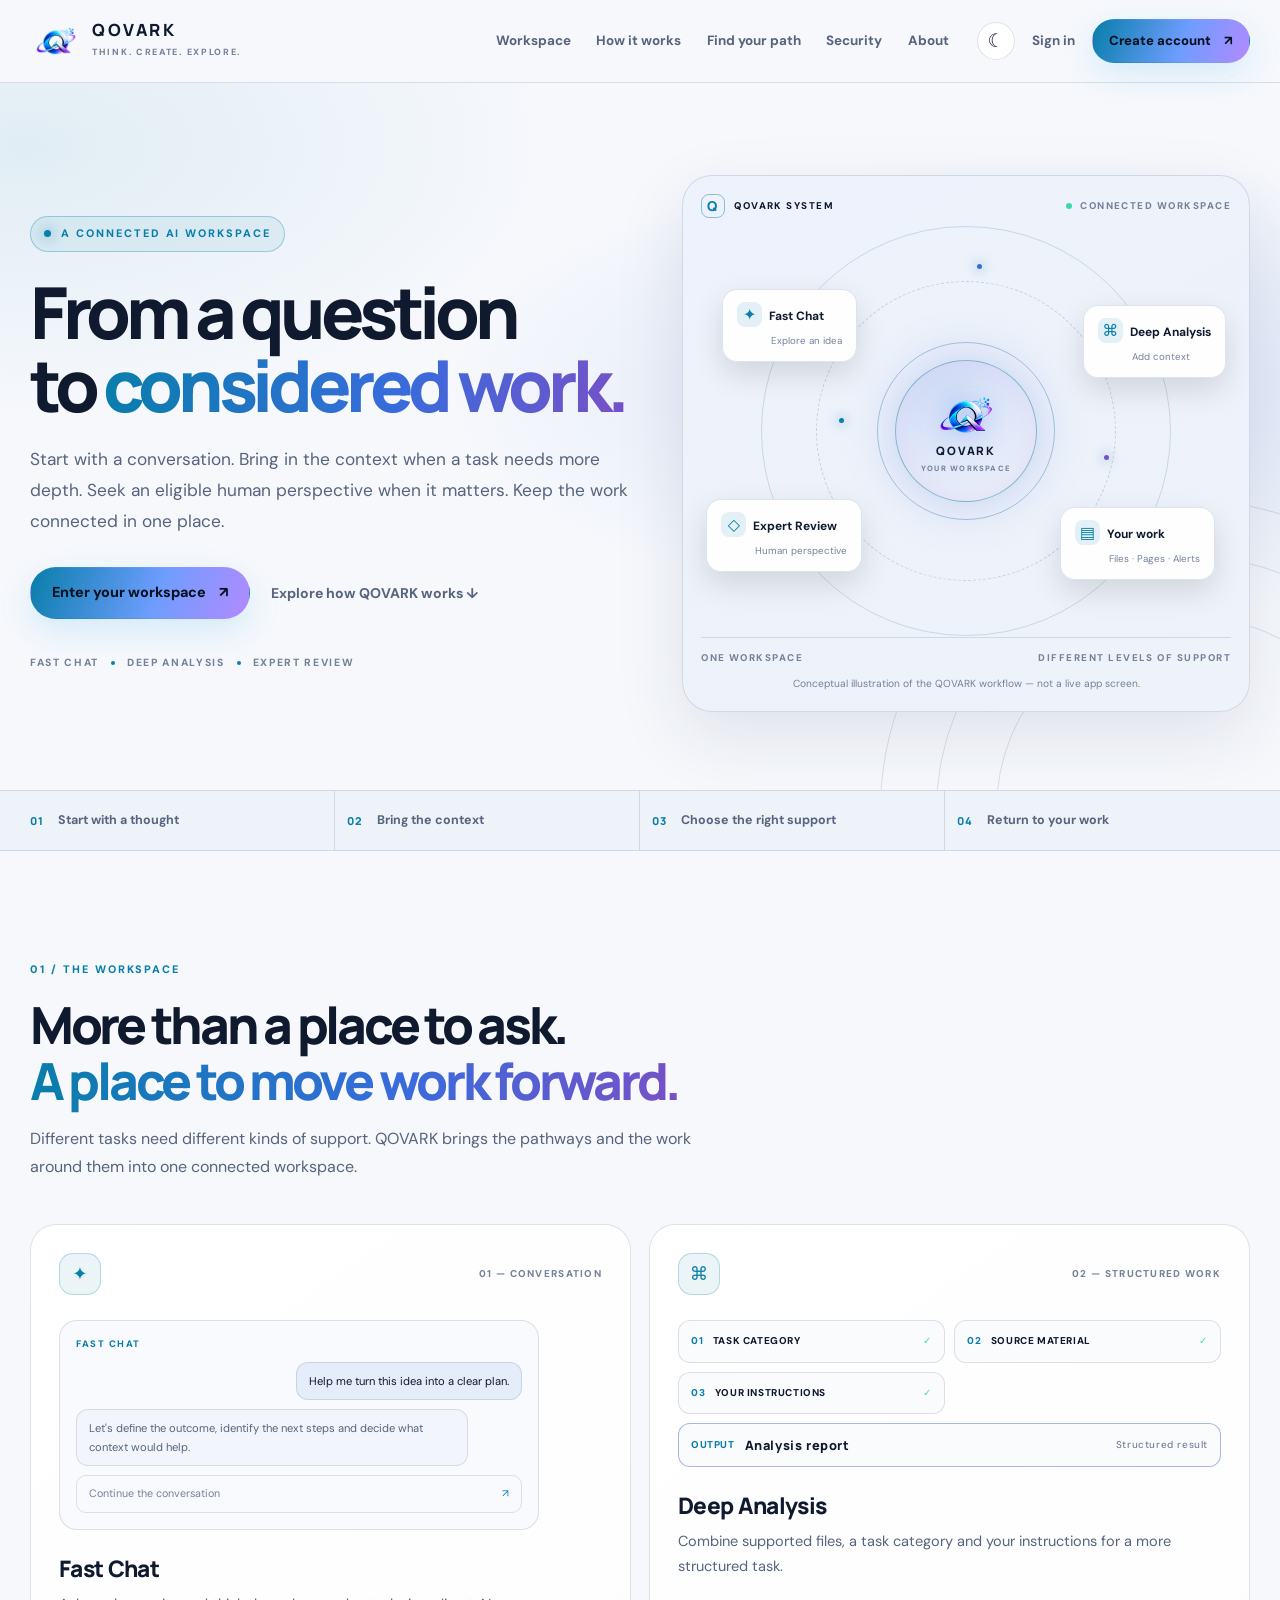
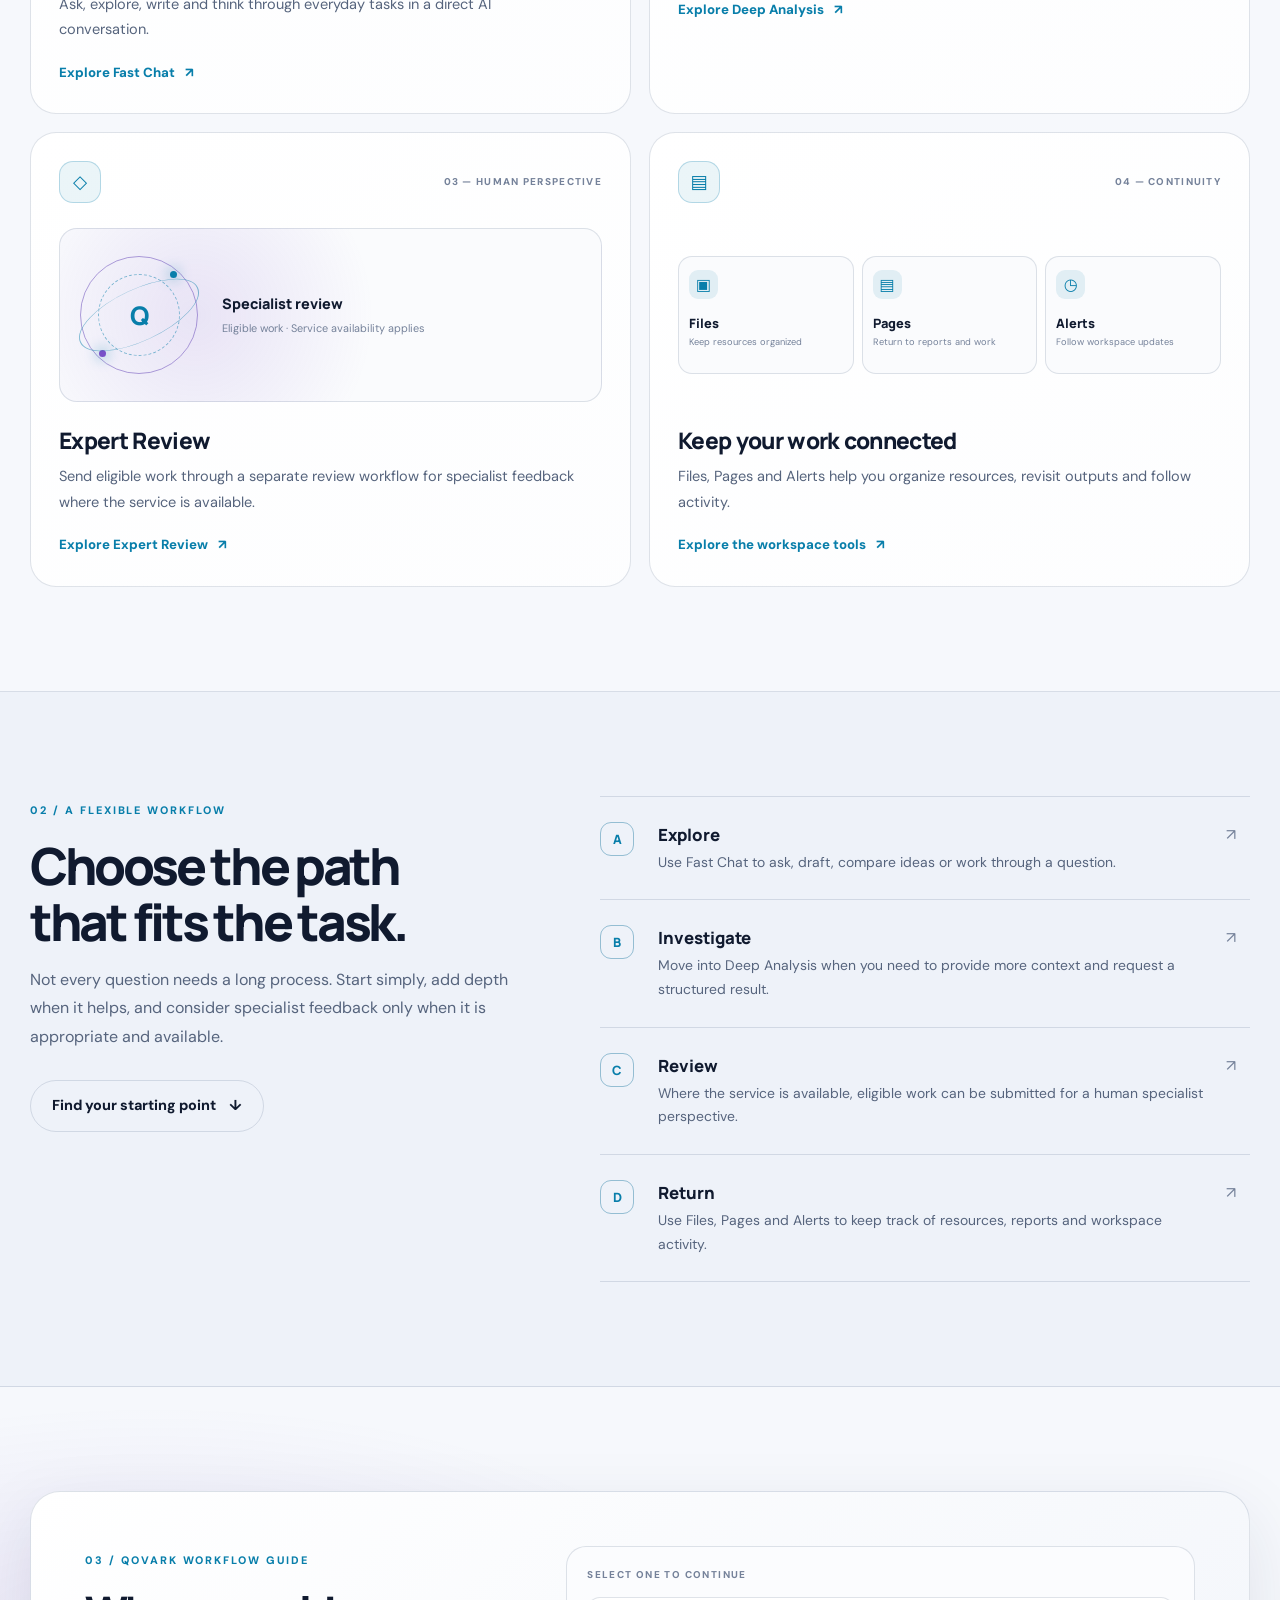
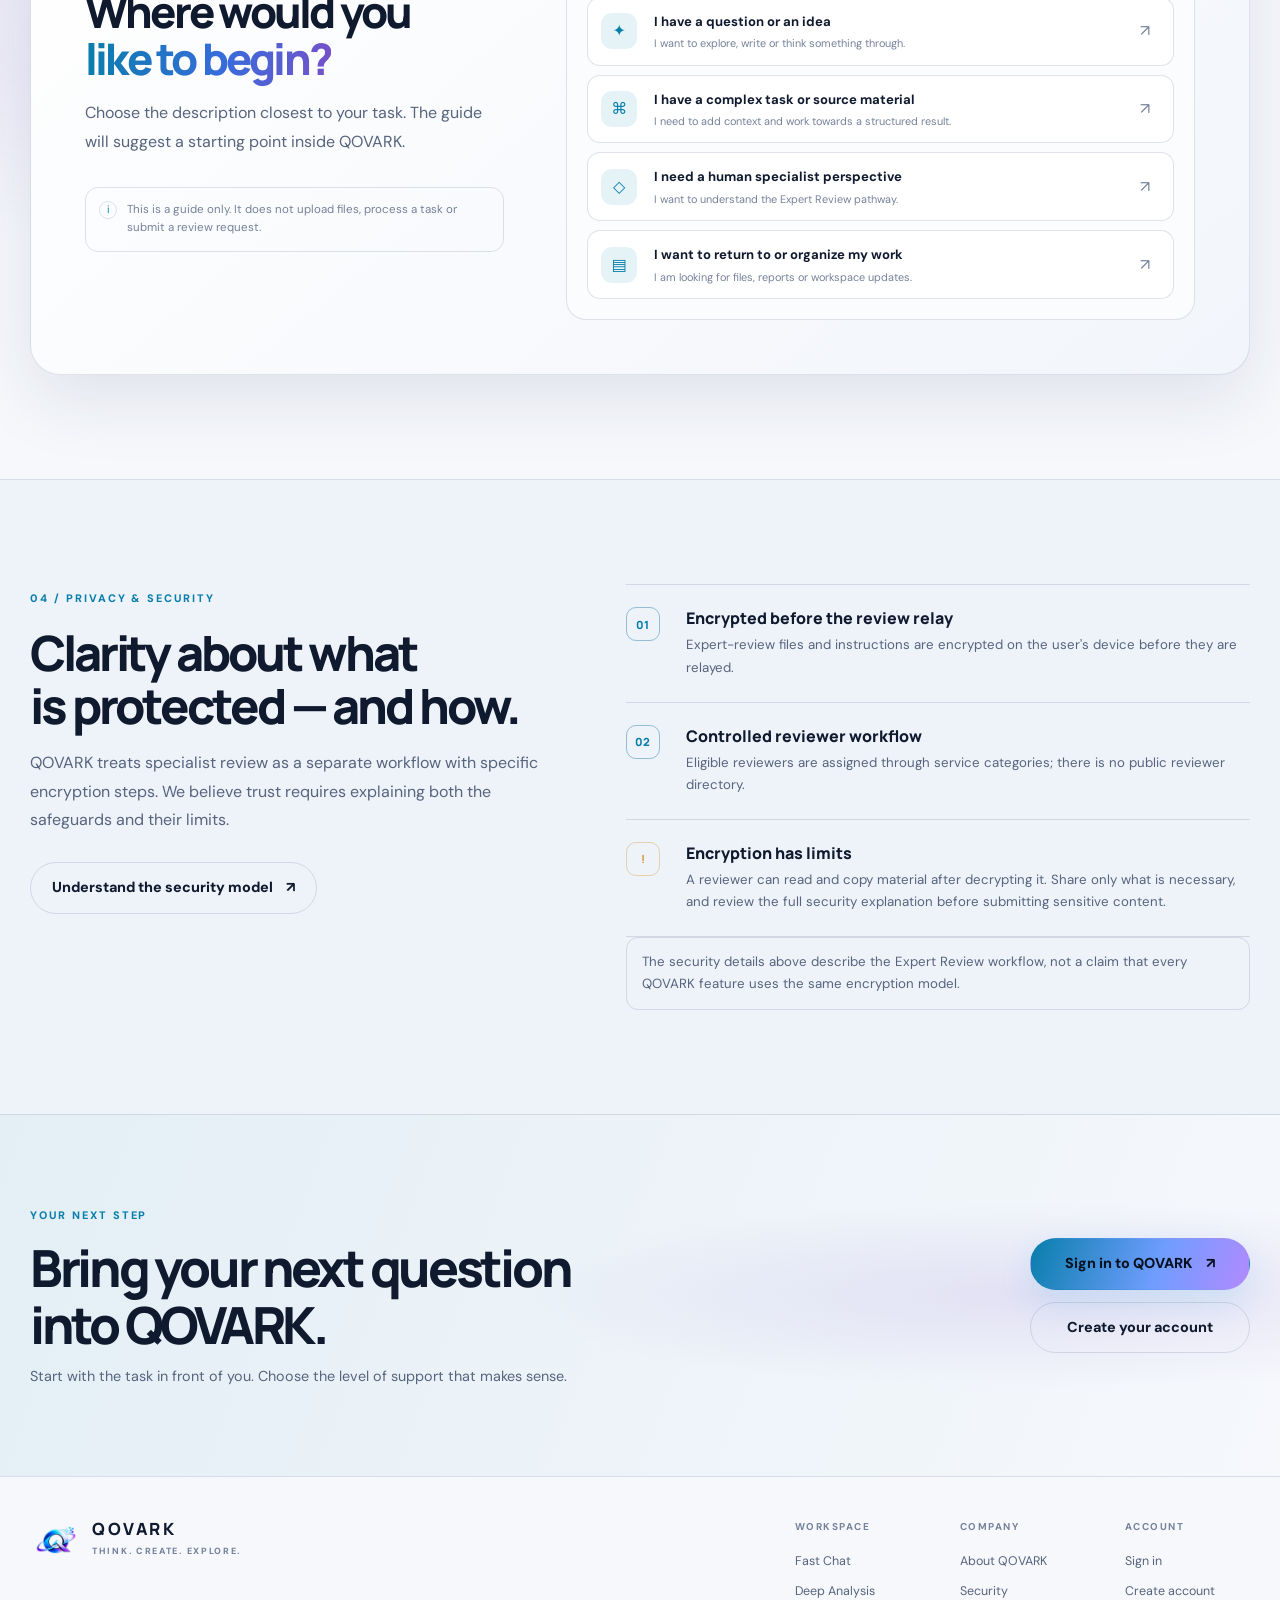
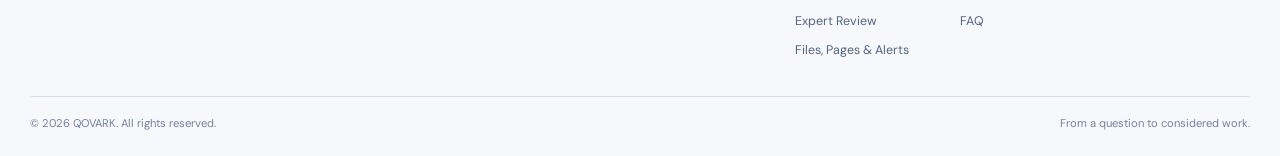
==== commit f5f7177a: "Refresh workspace entry links for latest web build" ====
--- a/index.html
+++ b/index.html
@@ -53,8 +53,8 @@
       </nav>
       <div class="q3-nav-actions">
         <button class="q3-theme" type="button" data-theme-toggle aria-label="Switch colour theme" title="Switch colour theme"><span aria-hidden="true">◐</span></button>
-        <a class="q3-signin" href="/qovark-workspace.html?auth=signin">Sign in</a>
-        <a class="q3-button q3-button-small" href="/qovark-workspace.html?auth=signup">Create account <span aria-hidden="true">↗</span></a>
+        <a class="q3-signin" href="/qovark-workspace.html?build=20261127.2&auth=signin">Sign in</a>
+        <a class="q3-button q3-button-small" href="/qovark-workspace.html?build=20261127.2&auth=signup">Create account <span aria-hidden="true">↗</span></a>
       </div>
       <button class="q3-menu" type="button" data-menu-toggle aria-expanded="false" aria-controls="q3-navigation" aria-label="Open navigation">☰</button>
     </div>
@@ -68,7 +68,7 @@
           <h1>From a question<br>to <span class="q3-gradient">considered work.</span></h1>
           <p class="q3-lead">Start with a conversation. Bring in the context when a task needs more depth. Seek an eligible human perspective when it matters. Keep the work connected in one place.</p>
           <div class="q3-hero-actions">
-            <a class="q3-button" href="/qovark-workspace.html?auth=signin">Enter your workspace <span aria-hidden="true">↗</span></a>
+            <a class="q3-button" href="/qovark-workspace.html?build=20261127.2&auth=signin">Enter your workspace <span aria-hidden="true">↗</span></a>
             <a class="q3-text-link" href="#workspace">Explore how QOVARK works <span aria-hidden="true">↓</span></a>
           </div>
           <div class="q3-proofline"><span>FAST CHAT</span><i></i><span>DEEP ANALYSIS</span><i></i><span>EXPERT REVIEW</span></div>
@@ -206,7 +206,7 @@
     <section class="q3-final-cta">
       <div class="q3-wrap q3-cta-inner">
         <div><span class="q3-kicker">YOUR NEXT STEP</span><h2>Bring your next question<br>into QOVARK.</h2><p>Start with the task in front of you. Choose the level of support that makes sense.</p></div>
-        <div class="q3-cta-buttons"><a class="q3-button" href="/qovark-workspace.html?auth=signin">Sign in to QOVARK <span>↗</span></a><a class="q3-button q3-button-outline" href="/qovark-workspace.html?auth=signup">Create your account</a></div>
+        <div class="q3-cta-buttons"><a class="q3-button" href="/qovark-workspace.html?build=20261127.2&auth=signin">Sign in to QOVARK <span>↗</span></a><a class="q3-button q3-button-outline" href="/qovark-workspace.html?build=20261127.2&auth=signup">Create your account</a></div>
       </div>
     </section>
   </main>
@@ -218,7 +218,7 @@
         <div class="q3-footer-columns">
           <div><b>WORKSPACE</b><a href="/fast-chat.html">Fast Chat</a><a href="/deep-analysis.html">Deep Analysis</a><a href="/expert-review.html">Expert Review</a><a href="/files-and-pages.html">Files, Pages & Alerts</a></div>
           <div><b>COMPANY</b><a href="/about.html">About QOVARK</a><a href="/security.html">Security</a><a href="/faq.html">FAQ</a></div>
-          <div><b>ACCOUNT</b><a href="/qovark-workspace.html?auth=signin">Sign in</a><a href="/qovark-workspace.html?auth=signup">Create account</a></div>
+          <div><b>ACCOUNT</b><a href="/qovark-workspace.html?build=20261127.2&auth=signin">Sign in</a><a href="/qovark-workspace.html?build=20261127.2&auth=signup">Create account</a></div>
         </div>
       </div>
       <div class="q3-footer-bottom"><span>© <span data-current-year>2026</span> QOVARK. All rights reserved.</span><span>From a question to considered work.</span></div>
--- a/site-v3.css
+++ b/site-v3.css
@@ -2,9 +2,9 @@
 :root{color-scheme:light dark;--q3-bg:#080d1d;--q3-bg-soft:#0d1428;--q3-panel:#101a31;--q3-panel-2:#111f3b;--q3-text:#f3f6ff;--q3-muted:#a5b1ca;--q3-muted-2:#74839f;--q3-line:rgba(161,190,245,.15);--q3-cyan:#38dcff;--q3-blue:#5c91ff;--q3-violet:#ac7bff;--q3-accent-ink:#071120;--q3-shadow:0 28px 85px rgba(0,0,0,.28);--q3-radius:26px;--q3-max:1220px}
 html[data-theme="light"]{color-scheme:light;--q3-bg:#f6f8fc;--q3-bg-soft:#eef2f9;--q3-panel:#fff;--q3-panel-2:#f2f6fc;--q3-text:#101a2f;--q3-muted:#56647d;--q3-muted-2:#75829a;--q3-line:rgba(42,66,108,.15);--q3-cyan:#087eaa;--q3-blue:#376cdb;--q3-violet:#7850c8;--q3-accent-ink:#fff;--q3-shadow:0 24px 70px rgba(25,44,78,.1)}
 @media(prefers-color-scheme:light){html:not([data-theme="dark"]){color-scheme:light;--q3-bg:#f6f8fc;--q3-bg-soft:#eef2f9;--q3-panel:#fff;--q3-panel-2:#f2f6fc;--q3-text:#101a2f;--q3-muted:#56647d;--q3-muted-2:#75829a;--q3-line:rgba(42,66,108,.15);--q3-cyan:#087eaa;--q3-blue:#376cdb;--q3-violet:#7850c8;--q3-accent-ink:#fff;--q3-shadow:0 24px 70px rgba(25,44,78,.1)}}
-*{box-sizing:border-box}html{scroll-behavior:smooth;scroll-padding-top:96px}body{margin:0;min-width:320px;background:var(--q3-bg);color:var(--q3-text);font:400 16px/1.65 'DM Sans',Inter,system-ui,-apple-system,'Segoe UI',sans-serif;-webkit-font-smoothing:antialiased}a{color:inherit;text-decoration:none}button{font:inherit}.q3-wrap{width:min(var(--q3-max),calc(100% - 52px));margin-inline:auto}.q3-skip{position:absolute;left:12px;top:-60px;z-index:1000;padding:10px 14px;border-radius:10px;background:var(--q3-text);color:var(--q3-bg)}.q3-skip:focus{top:12px}.q3-header{position:sticky;top:0;z-index:100;background:color-mix(in srgb,var(--q3-bg) 84%,transparent);border-bottom:1px solid var(--q3-line);backdrop-filter:blur(18px)}.q3-nav{min-height:82px;display:flex;align-items:center;gap:28px}.q3-brand{display:inline-flex;align-items:center;gap:10px;flex-shrink:0}.q3-brand img{width:42px;height:42px;object-fit:cover;border-radius:12px}.q3-brand strong{display:block;font:800 1.05rem/1 Manrope,sans-serif;letter-spacing:.17em}.q3-brand small{display:block;margin-top:6px;color:var(--q3-muted-2);font-size:.56rem;font-weight:800;letter-spacing:.19em}.q3-links{display:flex;align-items:center;gap:clamp(15px,2vw,28px);margin-left:auto}.q3-links a,.q3-signin{color:var(--q3-muted);font-size:.84rem;font-weight:700;transition:color .2s}.q3-links a:hover,.q3-signin:hover{color:var(--q3-cyan)}.q3-nav-actions{display:flex;align-items:center;gap:17px}.q3-theme{width:38px;height:38px;border:1px solid var(--q3-line);border-radius:50%;background:var(--q3-panel);color:var(--q3-text);cursor:pointer;font-size:1.15rem}.q3-button{display:inline-flex;min-height:50px;align-items:center;justify-content:center;gap:13px;padding:13px 21px;border:1px solid transparent;border-radius:999px;background:linear-gradient(110deg,var(--q3-cyan),#6f9dff 58%,#b28aff);color:#071120;font-size:.9rem;font-weight:800;box-shadow:0 12px 32px rgba(42,166,237,.16);transition:transform .18s,box-shadow .18s}.q3-button:hover{transform:translateY(-2px);box-shadow:0 16px 36px rgba(42,166,237,.24)}.q3-button-small{min-height:41px;padding:10px 16px;font-size:.82rem}.q3-button-outline{background:transparent;color:var(--q3-text);border-color:var(--q3-line);box-shadow:none}.q3-button-outline:hover{border-color:var(--q3-cyan);box-shadow:none}.q3-menu{display:none;width:42px;height:42px;border:1px solid var(--q3-line);border-radius:12px;background:var(--q3-panel);color:var(--q3-text);font-size:1.15rem}.q3-hero{position:relative;overflow:hidden;padding:92px 0 78px;background:radial-gradient(ellipse at 82% 43%,color-mix(in srgb,var(--q3-blue) 15%,transparent),transparent 38rem),radial-gradient(ellipse at 2% 9%,color-mix(in srgb,var(--q3-cyan) 9%,transparent),transparent 33rem)}.q3-hero-underlay{position:absolute;right:-220px;bottom:-330px;width:620px;height:620px;border:1px solid var(--q3-line);border-radius:50%;pointer-events:none}.q3-hero-underlay:before,.q3-hero-underlay:after{content:'';position:absolute;inset:55px;border:1px solid var(--q3-line);border-radius:50%}.q3-hero-underlay:after{inset:115px}.q3-hero-grid{position:relative;z-index:1;display:grid;grid-template-columns:minmax(0,1fr) minmax(450px,.94fr);gap:48px;align-items:center}.q3-eyebrow,.q3-kicker{display:inline-flex;align-items:center;gap:10px;color:var(--q3-cyan);font-size:.68rem;font-weight:800;letter-spacing:.18em;text-transform:uppercase}.q3-eyebrow{padding:8px 13px;border:1px solid color-mix(in srgb,var(--q3-cyan) 32%,transparent);border-radius:999px;background:color-mix(in srgb,var(--q3-cyan) 7%,transparent)}.q3-live-dot{width:7px;height:7px;display:inline-block;border-radius:50%;background:var(--q3-cyan);box-shadow:0 0 14px var(--q3-cyan)}.q3-hero h1{margin:24px 0 22px;font:800 clamp(3.2rem,5.6vw,5.6rem)/1.02 Manrope,sans-serif;letter-spacing:-.075em}.q3-gradient{background:linear-gradient(100deg,var(--q3-cyan),var(--q3-blue) 56%,var(--q3-violet));-webkit-background-clip:text;background-clip:text;color:transparent}.q3-lead{max-width:610px;color:var(--q3-muted);font-size:clamp(1.04rem,1.35vw,1.18rem);line-height:1.8}.q3-hero-actions{display:flex;flex-wrap:wrap;align-items:center;gap:21px;margin-top:30px}.q3-text-link{color:var(--q3-muted);font-size:.88rem;font-weight:700}.q3-text-link:hover{color:var(--q3-cyan)}.q3-proofline{display:flex;align-items:center;gap:12px;margin-top:35px;color:var(--q3-muted-2);font-size:.65rem;font-weight:800;letter-spacing:.16em}.q3-proofline i{width:4px;height:4px;border-radius:50%;background:var(--q3-cyan)}.q3-orbit-card{position:relative;min-width:0;padding:18px;border:1px solid var(--q3-line);border-radius:30px;background:linear-gradient(150deg,color-mix(in srgb,var(--q3-panel) 91%,var(--q3-blue)),var(--q3-bg-soft));box-shadow:var(--q3-shadow)}.q3-orbit-top,.q3-orbit-bottom{display:flex;justify-content:space-between;align-items:center;gap:12px;color:var(--q3-muted-2);font-size:.61rem;font-weight:800;letter-spacing:.15em}.q3-orbit-top>span:first-child{display:flex;align-items:center;gap:9px;color:var(--q3-text)}.q3-orbit-mark{width:24px;height:24px;display:grid;place-items:center;border:1px solid color-mix(in srgb,var(--q3-cyan) 45%,transparent);border-radius:8px;color:var(--q3-cyan);font:800 .85rem Manrope}.q3-orbit-status{display:flex;align-items:center;gap:8px}.q3-orbit-status i{width:6px;height:6px;border-radius:50%;background:#39d9ae}.q3-orbit-stage{position:relative;height:405px;max-width:570px;margin:10px auto 4px}.q3-orbit-ring{position:absolute;left:50%;top:50%;border:1px solid color-mix(in srgb,var(--q3-cyan) 21%,var(--q3-line));border-radius:50%;transform:translate(-50%,-50%)}.q3-ring-one{width:178px;height:178px}.q3-ring-two{width:300px;height:300px;border-style:dashed;opacity:.7}.q3-ring-three{width:410px;height:410px;opacity:.56}.q3-orbit-core{position:absolute;left:50%;top:50%;width:142px;height:142px;display:flex;flex-direction:column;align-items:center;justify-content:center;transform:translate(-50%,-50%);border-radius:50%;background:radial-gradient(circle at 40% 28%,color-mix(in srgb,var(--q3-blue) 25%,var(--q3-panel)),var(--q3-bg));border:1px solid color-mix(in srgb,var(--q3-cyan) 36%,var(--q3-line));box-shadow:0 0 50px color-mix(in srgb,var(--q3-blue) 25%,transparent),inset 0 0 28px color-mix(in srgb,var(--q3-violet) 12%,transparent)}.q3-orbit-core img{width:58px;height:58px;object-fit:cover;border-radius:50%;mix-blend-mode:screen}.q3-orbit-core b{font:800 .72rem Manrope;letter-spacing:.15em}.q3-orbit-core small{margin-top:4px;color:var(--q3-muted-2);font-size:.48rem;font-weight:800;letter-spacing:.16em}.q3-node{position:absolute;z-index:2;min-width:130px;padding:12px 14px;border:1px solid var(--q3-line);border-radius:15px;background:color-mix(in srgb,var(--q3-panel) 93%,transparent);box-shadow:0 12px 30px rgba(0,0,0,.12)}.q3-node span{display:inline-grid;width:25px;height:25px;place-items:center;margin-right:7px;border-radius:8px;background:color-mix(in srgb,var(--q3-cyan) 11%,transparent);color:var(--q3-cyan)}.q3-node b{font-size:.75rem}.q3-node small{display:block;margin:5px 0 0 34px;color:var(--q3-muted-2);font-size:.61rem}.q3-node-chat{left:4%;top:15%}.q3-node-analysis{right:1%;top:19%}.q3-node-review{left:1%;bottom:15%}.q3-node-library{right:3%;bottom:13%}.q3-orbit-star{position:absolute;width:5px;height:5px;border-radius:50%;background:var(--q3-cyan);box-shadow:0 0 12px var(--q3-cyan)}.q3-star-a{left:26%;top:47%}.q3-star-b{right:23%;top:56%;background:var(--q3-violet)}.q3-star-c{left:52%;top:9%;background:var(--q3-blue)}.q3-orbit-bottom{padding-top:12px;border-top:1px solid var(--q3-line)}.q3-visual-note{margin:10px 0 0;color:var(--q3-muted-2);font-size:.64rem;text-align:center}.q3-intro-strip{border-top:1px solid var(--q3-line);border-bottom:1px solid var(--q3-line);background:var(--q3-bg-soft)}.q3-strip-grid{display:grid;grid-template-columns:repeat(4,1fr)}.q3-strip-grid>div{display:flex;align-items:center;gap:13px;padding:19px 12px;border-right:1px solid var(--q3-line);color:var(--q3-muted);font-size:.78rem;font-weight:700}.q3-strip-grid>div:first-child{padding-left:0}.q3-strip-grid>div:last-child{border:0}.q3-strip-num{color:var(--q3-cyan);font:800 .68rem Manrope;letter-spacing:.12em}.q3-section{padding:104px 0;border-bottom:1px solid var(--q3-line)}.q3-section-head{max-width:760px;margin-bottom:42px}.q3-section-head h2,.q3-path-copy h2,.q3-guide-intro h2,.q3-trust h2,.q3-final-cta h2{margin:15px 0 16px;font:800 clamp(2.3rem,4vw,3.8rem)/1.1 Manrope,sans-serif;letter-spacing:-.064em}.q3-section-head p,.q3-path-copy>p,.q3-guide-intro>p,.q3-trust-grid>div:first-child>p,.q3-final-cta p{max-width:700px;margin:0;color:var(--q3-muted);font-size:1rem;line-height:1.8}.q3-feature-grid{display:grid;grid-template-columns:1fr 1fr;gap:18px}.q3-feature{position:relative;overflow:hidden;min-width:0;padding:28px;border:1px solid var(--q3-line);border-radius:var(--q3-radius);background:linear-gradient(145deg,var(--q3-panel),color-mix(in srgb,var(--q3-panel) 75%,var(--q3-bg)));transition:transform .2s,border-color .2s}.q3-feature:hover{transform:translateY(-3px);border-color:color-mix(in srgb,var(--q3-cyan) 36%,var(--q3-line))}.q3-feature-large{grid-row:span 1}.q3-feature-top{display:flex;align-items:center;justify-content:space-between}.q3-feature-icon{width:42px;height:42px;display:grid;place-items:center;border:1px solid color-mix(in srgb,var(--q3-cyan) 25%,transparent);border-radius:14px;color:var(--q3-cyan);background:color-mix(in srgb,var(--q3-cyan) 8%,transparent);font-size:1.15rem}.q3-feature-index{color:var(--q3-muted-2);font-size:.62rem;font-weight:800;letter-spacing:.13em}.q3-feature h3{margin:23px 0 8px;font:800 1.42rem Manrope,sans-serif;letter-spacing:-.03em}.q3-feature>p{max-width:520px;margin:0;color:var(--q3-muted);font-size:.91rem;line-height:1.75}.q3-arrow-link{display:inline-flex;gap:10px;margin-top:19px;color:var(--q3-cyan);font-size:.83rem;font-weight:800}.q3-arrow-link span{transition:transform .2s}.q3-arrow-link:hover span{transform:translate(3px,-3px)}.q3-mini-chat{max-width:480px;min-height:174px;margin-top:25px;padding:16px;border:1px solid var(--q3-line);border-radius:18px;background:color-mix(in srgb,var(--q3-bg) 70%,var(--q3-panel));display:flex;flex-direction:column;gap:9px}.q3-mini-label{color:var(--q3-cyan);font-size:.59rem;font-weight:800;letter-spacing:.16em}.q3-mini-message,.q3-mini-reply{width:fit-content;max-width:88%;padding:9px 12px;border:1px solid var(--q3-line);border-radius:12px;color:var(--q3-text);font-size:.7rem}.q3-mini-message{align-self:flex-end;background:color-mix(in srgb,var(--q3-blue) 13%,var(--q3-panel))}.q3-mini-reply{background:var(--q3-panel-2);color:var(--q3-muted)}.q3-mini-input{margin-top:auto;padding:9px 12px;border:1px solid var(--q3-line);border-radius:10px;color:var(--q3-muted-2);font-size:.67rem}.q3-mini-input span{float:right;color:var(--q3-cyan)}.q3-stack-visual{display:grid;grid-template-columns:1fr 1fr;gap:9px;margin-top:25px}.q3-stack-line,.q3-stack-result{padding:12px;border:1px solid var(--q3-line);border-radius:12px;background:color-mix(in srgb,var(--q3-bg) 55%,var(--q3-panel));font-size:.62rem;font-weight:800;letter-spacing:.06em}.q3-stack-line span{margin-right:7px;color:var(--q3-cyan)}.q3-stack-line b{float:right;color:#42d9b3}.q3-stack-result{grid-column:1/-1;display:flex;align-items:center;gap:10px;border-color:color-mix(in srgb,var(--q3-blue) 33%,var(--q3-line))}.q3-stack-result span{color:var(--q3-cyan)}.q3-stack-result strong{font:800 .8rem Manrope}.q3-stack-result i{margin-left:auto;color:var(--q3-muted-2);font-size:.62rem;font-style:normal;font-weight:500}.q3-review-visual{display:flex;align-items:center;gap:24px;min-height:174px;margin-top:25px;padding:15px 20px;border:1px solid var(--q3-line);border-radius:18px;background:radial-gradient(circle at 25% 50%,color-mix(in srgb,var(--q3-violet) 14%,transparent),transparent 43%),color-mix(in srgb,var(--q3-bg) 60%,var(--q3-panel))}.q3-review-orbit{position:relative;width:118px;height:118px;flex:0 0 auto;display:grid;place-items:center;border:1px solid color-mix(in srgb,var(--q3-violet) 45%,var(--q3-line));border-radius:50%}.q3-review-orbit:before,.q3-review-orbit:after{content:'';position:absolute;inset:17px;border:1px dashed color-mix(in srgb,var(--q3-cyan) 50%,transparent);border-radius:50%}.q3-review-orbit:after{inset:-7px;transform:rotate(-25deg) scaleY(.4);border-style:solid}.q3-review-orbit span{font:800 1.6rem Manrope;color:var(--q3-cyan)}.q3-review-orbit i,.q3-review-orbit b{position:absolute;width:7px;height:7px;border-radius:50%;background:var(--q3-cyan);box-shadow:0 0 14px var(--q3-cyan)}.q3-review-orbit i{top:14px;right:20px}.q3-review-orbit b{bottom:16px;left:18px;background:var(--q3-violet)}.q3-review-caption strong,.q3-review-caption small{display:block}.q3-review-caption strong{font:800 .9rem Manrope}.q3-review-caption small{margin-top:7px;color:var(--q3-muted-2);font-size:.68rem;line-height:1.5}.q3-library-visual{display:grid;grid-template-columns:repeat(3,1fr);gap:8px;min-height:174px;align-items:center;margin-top:25px}.q3-library-visual>div{min-height:118px;padding:13px 10px;border:1px solid var(--q3-line);border-radius:14px;background:color-mix(in srgb,var(--q3-bg) 55%,var(--q3-panel))}.q3-library-visual span{display:grid;width:29px;height:29px;place-items:center;margin-bottom:15px;border-radius:9px;background:color-mix(in srgb,var(--q3-cyan) 10%,transparent);color:var(--q3-cyan)}.q3-library-visual b,.q3-library-visual small{display:block}.q3-library-visual b{font:800 .8rem Manrope}.q3-library-visual small{margin-top:4px;color:var(--q3-muted-2);font-size:.58rem;line-height:1.4}.q3-pathways{background:var(--q3-bg-soft)}.q3-path-grid{display:grid;grid-template-columns:.85fr 1.15fr;gap:90px;align-items:start}.q3-path-copy{position:sticky;top:130px}.q3-path-copy h2{font-size:clamp(2.5rem,4vw,3.65rem)}.q3-path-copy>p{margin-bottom:28px}.q3-path-list{border-top:1px solid var(--q3-line)}.q3-path-list article{display:grid;grid-template-columns:40px 1fr 24px;gap:18px;align-items:start;padding:25px 0;border-bottom:1px solid var(--q3-line)}.q3-path-number{width:34px;height:34px;display:grid;place-items:center;border:1px solid color-mix(in srgb,var(--q3-cyan) 30%,var(--q3-line));border-radius:11px;color:var(--q3-cyan);font:800 .8rem Manrope}.q3-path-list h3{margin:1px 0 5px;font:800 1.05rem Manrope}.q3-path-list p{max-width:560px;margin:0;color:var(--q3-muted);font-size:.87rem;line-height:1.7}.q3-path-arrow{color:var(--q3-muted-2)}.q3-guide-section{background:radial-gradient(ellipse at 12% 35%,color-mix(in srgb,var(--q3-violet) 10%,transparent),transparent 35rem)}.q3-guide-shell{display:grid;grid-template-columns:.8fr 1.2fr;gap:62px;padding:clamp(26px,4.5vw,54px);border:1px solid var(--q3-line);border-radius:30px;background:linear-gradient(140deg,var(--q3-panel),color-mix(in srgb,var(--q3-bg-soft) 78%,var(--q3-panel)));box-shadow:var(--q3-shadow)}.q3-guide-intro h2{font-size:clamp(2.2rem,3.4vw,3.2rem)}.q3-guide-disclaimer{display:flex;align-items:flex-start;gap:10px;margin-top:30px;padding:13px;border:1px solid var(--q3-line);border-radius:13px;color:var(--q3-muted-2);font-size:.72rem;line-height:1.6}.q3-guide-disclaimer span{width:18px;height:18px;display:grid;place-items:center;flex:0 0 auto;border:1px solid var(--q3-line);border-radius:50%;color:var(--q3-cyan);font-size:.65rem}.q3-guide-interactive{min-width:0;padding:20px;border:1px solid var(--q3-line);border-radius:20px;background:color-mix(in srgb,var(--q3-bg) 45%,var(--q3-panel))}.q3-guide-step,.q3-result-tag{margin-bottom:13px;color:var(--q3-muted-2);font-size:.62rem;font-weight:800;letter-spacing:.14em}.q3-choice{width:100%;display:grid;grid-template-columns:40px 1fr 20px;gap:13px;align-items:center;margin-top:9px;padding:13px;text-align:left;border:1px solid var(--q3-line);border-radius:13px;background:var(--q3-panel);color:var(--q3-text);cursor:pointer;transition:border-color .18s,transform .18s}.q3-choice:hover,.q3-choice:focus-visible{border-color:var(--q3-cyan);transform:translateX(2px)}.q3-choice-symbol{width:36px;height:36px;display:grid;place-items:center;border-radius:11px;background:color-mix(in srgb,var(--q3-cyan) 10%,transparent);color:var(--q3-cyan)}.q3-choice b,.q3-choice small{display:block}.q3-choice b{font-size:.82rem}.q3-choice small{margin-top:3px;color:var(--q3-muted-2);font-size:.68rem;line-height:1.5}.q3-choice i{color:var(--q3-muted-2);font-style:normal}.q3-guide-result{padding:16px 6px 7px}.q3-result-tag{display:flex;align-items:center;gap:9px;color:var(--q3-cyan)}.q3-result-icon{width:47px;height:47px;display:grid;place-items:center;margin:22px 0 14px;border:1px solid color-mix(in srgb,var(--q3-cyan) 30%,var(--q3-line));border-radius:15px;background:color-mix(in srgb,var(--q3-cyan) 9%,transparent);color:var(--q3-cyan);font-size:1.25rem}.q3-guide-result h3{margin:0 0 8px;font:800 1.55rem Manrope}.q3-guide-result p{max-width:470px;color:var(--q3-muted);font-size:.9rem}.q3-result-actions{display:flex;align-items:center;gap:16px;flex-wrap:wrap;margin-top:20px}.q3-reset{padding:10px 0;border:0;background:transparent;color:var(--q3-muted);font-size:.8rem;font-weight:700;cursor:pointer}.q3-reset:hover{color:var(--q3-cyan)}.q3-result-note{margin-top:22px;padding-top:14px;border-top:1px solid var(--q3-line);color:var(--q3-muted-2);font-size:.71rem}.q3-trust{background:var(--q3-bg-soft)}.q3-trust-grid{display:grid;grid-template-columns:.9fr 1.1fr;gap:85px;align-items:start}.q3-trust h2{font-size:clamp(2.3rem,3.8vw,3.4rem)}.q3-trust-grid>div:first-child>p{margin-bottom:27px}.q3-trust-details{border-top:1px solid var(--q3-line)}.q3-trust-details article{display:grid;grid-template-columns:43px 1fr;gap:17px;padding:22px 0;border-bottom:1px solid var(--q3-line)}.q3-trust-mark{width:34px;height:34px;display:grid;place-items:center;border:1px solid color-mix(in srgb,var(--q3-cyan) 30%,var(--q3-line));border-radius:10px;color:var(--q3-cyan);font:800 .7rem Manrope}.q3-trust-details h3{margin:0 0 5px;font:800 1rem Manrope}.q3-trust-details p{margin:0;color:var(--q3-muted);font-size:.83rem;line-height:1.7}.q3-trust-caution .q3-trust-mark{color:#d39b47;border-color:rgba(211,155,71,.4)}.q3-trust-footnote{padding:13px 15px;border:1px solid var(--q3-line);border-radius:12px;color:var(--q3-muted-2);font-size:.7rem;line-height:1.6}.q3-final-cta{padding:86px 0;background:radial-gradient(ellipse at 82% 50%,color-mix(in srgb,var(--q3-violet) 13%,transparent),transparent 34rem),linear-gradient(110deg,color-mix(in srgb,var(--q3-cyan) 8%,var(--q3-bg)),var(--q3-bg))}.q3-cta-inner{display:flex;align-items:center;justify-content:space-between;gap:45px}.q3-final-cta h2{margin:12px 0}.q3-final-cta p{font-size:.9rem}.q3-cta-buttons{display:flex;flex-direction:column;gap:12px;min-width:220px}.q3-footer{padding:42px 0 24px;border-top:1px solid var(--q3-line);background:var(--q3-bg)}.q3-footer-main{display:flex;justify-content:space-between;gap:45px;padding-bottom:35px}.q3-footer-brand{align-self:flex-start}.q3-footer-columns{display:grid;grid-template-columns:repeat(3,minmax(125px,1fr));gap:40px}.q3-footer-columns>div{display:flex;flex-direction:column;gap:9px}.q3-footer-columns b{margin-bottom:7px;color:var(--q3-muted-2);font-size:.62rem;letter-spacing:.15em}.q3-footer-columns a{color:var(--q3-muted);font-size:.78rem}.q3-footer-columns a:hover{color:var(--q3-cyan)}.q3-footer-bottom{display:flex;justify-content:space-between;gap:15px;padding-top:17px;border-top:1px solid var(--q3-line);color:var(--q3-muted-2);font-size:.7rem}
+*{box-sizing:border-box}html{scroll-behavior:smooth;scroll-padding-top:96px}body{margin:0;min-width:320px;background:var(--q3-bg);color:var(--q3-text);font:400 16px/1.65 'DM Sans',Inter,system-ui,-apple-system,'Segoe UI',sans-serif;-webkit-font-smoothing:antialiased}a{color:inherit;text-decoration:none}button{font:inherit}.q3-wrap{width:min(var(--q3-max),calc(100% - 52px));margin-inline:auto}.q3-skip{position:absolute;left:12px;top:-60px;z-index:1000;padding:10px 14px;border-radius:10px;background:var(--q3-text);color:var(--q3-bg)}.q3-skip:focus{top:12px}.q3-header{position:sticky;top:0;z-index:100;background:color-mix(in srgb,var(--q3-bg) 84%,transparent);border-bottom:1px solid var(--q3-line);backdrop-filter:blur(18px)}.q3-nav{min-height:82px;display:flex;align-items:center;gap:28px}.q3-brand{display:inline-flex;align-items:center;gap:10px;flex-shrink:0}.q3-brand img{width:52px;height:42px;object-fit:contain;border-radius:0;background:transparent;mix-blend-mode:normal;flex:0 0 auto}.q3-brand strong{display:block;font:800 1.05rem/1 Manrope,sans-serif;letter-spacing:.17em}.q3-brand small{display:block;margin-top:6px;color:var(--q3-muted-2);font-size:.56rem;font-weight:800;letter-spacing:.19em}.q3-links{display:flex;align-items:center;gap:clamp(15px,2vw,28px);margin-left:auto}.q3-links a,.q3-signin{color:var(--q3-muted);font-size:.84rem;font-weight:700;transition:color .2s}.q3-links a:hover,.q3-signin:hover{color:var(--q3-cyan)}.q3-nav-actions{display:flex;align-items:center;gap:17px}.q3-theme{width:38px;height:38px;border:1px solid var(--q3-line);border-radius:50%;background:var(--q3-panel);color:var(--q3-text);cursor:pointer;font-size:1.15rem}.q3-button{display:inline-flex;min-height:50px;align-items:center;justify-content:center;gap:13px;padding:13px 21px;border:1px solid transparent;border-radius:999px;background:linear-gradient(110deg,var(--q3-cyan),#6f9dff 58%,#b28aff);color:#071120;font-size:.9rem;font-weight:800;box-shadow:0 12px 32px rgba(42,166,237,.16);transition:transform .18s,box-shadow .18s}.q3-button:hover{transform:translateY(-2px);box-shadow:0 16px 36px rgba(42,166,237,.24)}.q3-button-small{min-height:41px;padding:10px 16px;font-size:.82rem}.q3-button-outline{background:transparent;color:var(--q3-text);border-color:var(--q3-line);box-shadow:none}.q3-button-outline:hover{border-color:var(--q3-cyan);box-shadow:none}.q3-menu{display:none;width:42px;height:42px;border:1px solid var(--q3-line);border-radius:12px;background:var(--q3-panel);color:var(--q3-text);font-size:1.15rem}.q3-hero{position:relative;overflow:hidden;padding:92px 0 78px;background:radial-gradient(ellipse at 82% 43%,color-mix(in srgb,var(--q3-blue) 15%,transparent),transparent 38rem),radial-gradient(ellipse at 2% 9%,color-mix(in srgb,var(--q3-cyan) 9%,transparent),transparent 33rem)}.q3-hero-underlay{position:absolute;right:-220px;bottom:-330px;width:620px;height:620px;border:1px solid var(--q3-line);border-radius:50%;pointer-events:none}.q3-hero-underlay:before,.q3-hero-underlay:after{content:'';position:absolute;inset:55px;border:1px solid var(--q3-line);border-radius:50%}.q3-hero-underlay:after{inset:115px}.q3-hero-grid{position:relative;z-index:1;display:grid;grid-template-columns:minmax(0,1fr) minmax(450px,.94fr);gap:48px;align-items:center}.q3-eyebrow,.q3-kicker{display:inline-flex;align-items:center;gap:10px;color:var(--q3-cyan);font-size:.68rem;font-weight:800;letter-spacing:.18em;text-transform:uppercase}.q3-eyebrow{padding:8px 13px;border:1px solid color-mix(in srgb,var(--q3-cyan) 32%,transparent);border-radius:999px;background:color-mix(in srgb,var(--q3-cyan) 7%,transparent)}.q3-live-dot{width:7px;height:7px;display:inline-block;border-radius:50%;background:var(--q3-cyan);box-shadow:0 0 14px var(--q3-cyan)}.q3-hero h1{margin:24px 0 22px;font:800 clamp(3.2rem,5.6vw,5.6rem)/1.02 Manrope,sans-serif;letter-spacing:-.075em}.q3-gradient{background:linear-gradient(100deg,var(--q3-cyan),var(--q3-blue) 56%,var(--q3-violet));-webkit-background-clip:text;background-clip:text;color:transparent}.q3-lead{max-width:610px;color:var(--q3-muted);font-size:clamp(1.04rem,1.35vw,1.18rem);line-height:1.8}.q3-hero-actions{display:flex;flex-wrap:wrap;align-items:center;gap:21px;margin-top:30px}.q3-text-link{color:var(--q3-muted);font-size:.88rem;font-weight:700}.q3-text-link:hover{color:var(--q3-cyan)}.q3-proofline{display:flex;align-items:center;gap:12px;margin-top:35px;color:var(--q3-muted-2);font-size:.65rem;font-weight:800;letter-spacing:.16em}.q3-proofline i{width:4px;height:4px;border-radius:50%;background:var(--q3-cyan)}.q3-orbit-card{position:relative;min-width:0;padding:18px;border:1px solid var(--q3-line);border-radius:30px;background:linear-gradient(150deg,color-mix(in srgb,var(--q3-panel) 91%,var(--q3-blue)),var(--q3-bg-soft));box-shadow:var(--q3-shadow)}.q3-orbit-top,.q3-orbit-bottom{display:flex;justify-content:space-between;align-items:center;gap:12px;color:var(--q3-muted-2);font-size:.61rem;font-weight:800;letter-spacing:.15em}.q3-orbit-top>span:first-child{display:flex;align-items:center;gap:9px;color:var(--q3-text)}.q3-orbit-mark{width:24px;height:24px;display:grid;place-items:center;border:1px solid color-mix(in srgb,var(--q3-cyan) 45%,transparent);border-radius:8px;color:var(--q3-cyan);font:800 .85rem Manrope}.q3-orbit-status{display:flex;align-items:center;gap:8px}.q3-orbit-status i{width:6px;height:6px;border-radius:50%;background:#39d9ae}.q3-orbit-stage{position:relative;height:405px;max-width:570px;margin:10px auto 4px}.q3-orbit-ring{position:absolute;left:50%;top:50%;border:1px solid color-mix(in srgb,var(--q3-cyan) 21%,var(--q3-line));border-radius:50%;transform:translate(-50%,-50%)}.q3-ring-one{width:178px;height:178px}.q3-ring-two{width:300px;height:300px;border-style:dashed;opacity:.7}.q3-ring-three{width:410px;height:410px;opacity:.56}.q3-orbit-core{position:absolute;left:50%;top:50%;width:142px;height:142px;display:flex;flex-direction:column;align-items:center;justify-content:center;transform:translate(-50%,-50%);border-radius:50%;background:radial-gradient(circle at 40% 28%,color-mix(in srgb,var(--q3-blue) 25%,var(--q3-panel)),var(--q3-bg));border:1px solid color-mix(in srgb,var(--q3-cyan) 36%,var(--q3-line));box-shadow:0 0 50px color-mix(in srgb,var(--q3-blue) 25%,transparent),inset 0 0 28px color-mix(in srgb,var(--q3-violet) 12%,transparent)}.q3-orbit-core img{width:82px;height:56px;object-fit:contain;display:block;border:0;border-radius:0;background:transparent;mix-blend-mode:normal;filter:drop-shadow(0 3px 9px rgba(35,105,230,.18))}.q3-orbit-core b{font:800 .72rem Manrope;letter-spacing:.15em}.q3-orbit-core small{margin-top:4px;color:var(--q3-muted-2);font-size:.48rem;font-weight:800;letter-spacing:.16em}.q3-node{position:absolute;z-index:2;min-width:130px;padding:12px 14px;border:1px solid var(--q3-line);border-radius:15px;background:color-mix(in srgb,var(--q3-panel) 93%,transparent);box-shadow:0 12px 30px rgba(0,0,0,.12)}.q3-node span{display:inline-grid;width:25px;height:25px;place-items:center;margin-right:7px;border-radius:8px;background:color-mix(in srgb,var(--q3-cyan) 11%,transparent);color:var(--q3-cyan)}.q3-node b{font-size:.75rem}.q3-node small{display:block;margin:5px 0 0 34px;color:var(--q3-muted-2);font-size:.61rem}.q3-node-chat{left:4%;top:15%}.q3-node-analysis{right:1%;top:19%}.q3-node-review{left:1%;bottom:15%}.q3-node-library{right:3%;bottom:13%}.q3-orbit-star{position:absolute;width:5px;height:5px;border-radius:50%;background:var(--q3-cyan);box-shadow:0 0 12px var(--q3-cyan)}.q3-star-a{left:26%;top:47%}.q3-star-b{right:23%;top:56%;background:var(--q3-violet)}.q3-star-c{left:52%;top:9%;background:var(--q3-blue)}.q3-orbit-bottom{padding-top:12px;border-top:1px solid var(--q3-line)}.q3-visual-note{margin:10px 0 0;color:var(--q3-muted-2);font-size:.64rem;text-align:center}.q3-intro-strip{border-top:1px solid var(--q3-line);border-bottom:1px solid var(--q3-line);background:var(--q3-bg-soft)}.q3-strip-grid{display:grid;grid-template-columns:repeat(4,1fr)}.q3-strip-grid>div{display:flex;align-items:center;gap:13px;padding:19px 12px;border-right:1px solid var(--q3-line);color:var(--q3-muted);font-size:.78rem;font-weight:700}.q3-strip-grid>div:first-child{padding-left:0}.q3-strip-grid>div:last-child{border:0}.q3-strip-num{color:var(--q3-cyan);font:800 .68rem Manrope;letter-spacing:.12em}.q3-section{padding:104px 0;border-bottom:1px solid var(--q3-line)}.q3-section-head{max-width:760px;margin-bottom:42px}.q3-section-head h2,.q3-path-copy h2,.q3-guide-intro h2,.q3-trust h2,.q3-final-cta h2{margin:15px 0 16px;font:800 clamp(2.3rem,4vw,3.8rem)/1.1 Manrope,sans-serif;letter-spacing:-.064em}.q3-section-head p,.q3-path-copy>p,.q3-guide-intro>p,.q3-trust-grid>div:first-child>p,.q3-final-cta p{max-width:700px;margin:0;color:var(--q3-muted);font-size:1rem;line-height:1.8}.q3-feature-grid{display:grid;grid-template-columns:1fr 1fr;gap:18px}.q3-feature{position:relative;overflow:hidden;min-width:0;padding:28px;border:1px solid var(--q3-line);border-radius:var(--q3-radius);background:linear-gradient(145deg,var(--q3-panel),color-mix(in srgb,var(--q3-panel) 75%,var(--q3-bg)));transition:transform .2s,border-color .2s}.q3-feature:hover{transform:translateY(-3px);border-color:color-mix(in srgb,var(--q3-cyan) 36%,var(--q3-line))}.q3-feature-large{grid-row:span 1}.q3-feature-top{display:flex;align-items:center;justify-content:space-between}.q3-feature-icon{width:42px;height:42px;display:grid;place-items:center;border:1px solid color-mix(in srgb,var(--q3-cyan) 25%,transparent);border-radius:14px;color:var(--q3-cyan);background:color-mix(in srgb,var(--q3-cyan) 8%,transparent);font-size:1.15rem}.q3-feature-index{color:var(--q3-muted-2);font-size:.62rem;font-weight:800;letter-spacing:.13em}.q3-feature h3{margin:23px 0 8px;font:800 1.42rem Manrope,sans-serif;letter-spacing:-.03em}.q3-feature>p{max-width:520px;margin:0;color:var(--q3-muted);font-size:.91rem;line-height:1.75}.q3-arrow-link{display:inline-flex;gap:10px;margin-top:19px;color:var(--q3-cyan);font-size:.83rem;font-weight:800}.q3-arrow-link span{transition:transform .2s}.q3-arrow-link:hover span{transform:translate(3px,-3px)}.q3-mini-chat{max-width:480px;min-height:174px;margin-top:25px;padding:16px;border:1px solid var(--q3-line);border-radius:18px;background:color-mix(in srgb,var(--q3-bg) 70%,var(--q3-panel));display:flex;flex-direction:column;gap:9px}.q3-mini-label{color:var(--q3-cyan);font-size:.59rem;font-weight:800;letter-spacing:.16em}.q3-mini-message,.q3-mini-reply{width:fit-content;max-width:88%;padding:9px 12px;border:1px solid var(--q3-line);border-radius:12px;color:var(--q3-text);font-size:.7rem}.q3-mini-message{align-self:flex-end;background:color-mix(in srgb,var(--q3-blue) 13%,var(--q3-panel))}.q3-mini-reply{background:var(--q3-panel-2);color:var(--q3-muted)}.q3-mini-input{margin-top:auto;padding:9px 12px;border:1px solid var(--q3-line);border-radius:10px;color:var(--q3-muted-2);font-size:.67rem}.q3-mini-input span{float:right;color:var(--q3-cyan)}.q3-stack-visual{display:grid;grid-template-columns:1fr 1fr;gap:9px;margin-top:25px}.q3-stack-line,.q3-stack-result{padding:12px;border:1px solid var(--q3-line);border-radius:12px;background:color-mix(in srgb,var(--q3-bg) 55%,var(--q3-panel));font-size:.62rem;font-weight:800;letter-spacing:.06em}.q3-stack-line span{margin-right:7px;color:var(--q3-cyan)}.q3-stack-line b{float:right;color:#42d9b3}.q3-stack-result{grid-column:1/-1;display:flex;align-items:center;gap:10px;border-color:color-mix(in srgb,var(--q3-blue) 33%,var(--q3-line))}.q3-stack-result span{color:var(--q3-cyan)}.q3-stack-result strong{font:800 .8rem Manrope}.q3-stack-result i{margin-left:auto;color:var(--q3-muted-2);font-size:.62rem;font-style:normal;font-weight:500}.q3-review-visual{display:flex;align-items:center;gap:24px;min-height:174px;margin-top:25px;padding:15px 20px;border:1px solid var(--q3-line);border-radius:18px;background:radial-gradient(circle at 25% 50%,color-mix(in srgb,var(--q3-violet) 14%,transparent),transparent 43%),color-mix(in srgb,var(--q3-bg) 60%,var(--q3-panel))}.q3-review-orbit{position:relative;width:118px;height:118px;flex:0 0 auto;display:grid;place-items:center;border:1px solid color-mix(in srgb,var(--q3-violet) 45%,var(--q3-line));border-radius:50%}.q3-review-orbit:before,.q3-review-orbit:after{content:'';position:absolute;inset:17px;border:1px dashed color-mix(in srgb,var(--q3-cyan) 50%,transparent);border-radius:50%}.q3-review-orbit:after{inset:-7px;transform:rotate(-25deg) scaleY(.4);border-style:solid}.q3-review-orbit span{font:800 1.6rem Manrope;color:var(--q3-cyan)}.q3-review-orbit i,.q3-review-orbit b{position:absolute;width:7px;height:7px;border-radius:50%;background:var(--q3-cyan);box-shadow:0 0 14px var(--q3-cyan)}.q3-review-orbit i{top:14px;right:20px}.q3-review-orbit b{bottom:16px;left:18px;background:var(--q3-violet)}.q3-review-caption strong,.q3-review-caption small{display:block}.q3-review-caption strong{font:800 .9rem Manrope}.q3-review-caption small{margin-top:7px;color:var(--q3-muted-2);font-size:.68rem;line-height:1.5}.q3-library-visual{display:grid;grid-template-columns:repeat(3,1fr);gap:8px;min-height:174px;align-items:center;margin-top:25px}.q3-library-visual>div{min-height:118px;padding:13px 10px;border:1px solid var(--q3-line);border-radius:14px;background:color-mix(in srgb,var(--q3-bg) 55%,var(--q3-panel))}.q3-library-visual span{display:grid;width:29px;height:29px;place-items:center;margin-bottom:15px;border-radius:9px;background:color-mix(in srgb,var(--q3-cyan) 10%,transparent);color:var(--q3-cyan)}.q3-library-visual b,.q3-library-visual small{display:block}.q3-library-visual b{font:800 .8rem Manrope}.q3-library-visual small{margin-top:4px;color:var(--q3-muted-2);font-size:.58rem;line-height:1.4}.q3-pathways{background:var(--q3-bg-soft)}.q3-path-grid{display:grid;grid-template-columns:.85fr 1.15fr;gap:90px;align-items:start}.q3-path-copy{position:sticky;top:130px}.q3-path-copy h2{font-size:clamp(2.5rem,4vw,3.65rem)}.q3-path-copy>p{margin-bottom:28px}.q3-path-list{border-top:1px solid var(--q3-line)}.q3-path-list article{display:grid;grid-template-columns:40px 1fr 24px;gap:18px;align-items:start;padding:25px 0;border-bottom:1px solid var(--q3-line)}.q3-path-number{width:34px;height:34px;display:grid;place-items:center;border:1px solid color-mix(in srgb,var(--q3-cyan) 30%,var(--q3-line));border-radius:11px;color:var(--q3-cyan);font:800 .8rem Manrope}.q3-path-list h3{margin:1px 0 5px;font:800 1.05rem Manrope}.q3-path-list p{max-width:560px;margin:0;color:var(--q3-muted);font-size:.87rem;line-height:1.7}.q3-path-arrow{color:var(--q3-muted-2)}.q3-guide-section{background:radial-gradient(ellipse at 12% 35%,color-mix(in srgb,var(--q3-violet) 10%,transparent),transparent 35rem)}.q3-guide-shell{display:grid;grid-template-columns:.8fr 1.2fr;gap:62px;padding:clamp(26px,4.5vw,54px);border:1px solid var(--q3-line);border-radius:30px;background:linear-gradient(140deg,var(--q3-panel),color-mix(in srgb,var(--q3-bg-soft) 78%,var(--q3-panel)));box-shadow:var(--q3-shadow)}.q3-guide-intro h2{font-size:clamp(2.2rem,3.4vw,3.2rem)}.q3-guide-disclaimer{display:flex;align-items:flex-start;gap:10px;margin-top:30px;padding:13px;border:1px solid var(--q3-line);border-radius:13px;color:var(--q3-muted-2);font-size:.72rem;line-height:1.6}.q3-guide-disclaimer span{width:18px;height:18px;display:grid;place-items:center;flex:0 0 auto;border:1px solid var(--q3-line);border-radius:50%;color:var(--q3-cyan);font-size:.65rem}.q3-guide-interactive{min-width:0;padding:20px;border:1px solid var(--q3-line);border-radius:20px;background:color-mix(in srgb,var(--q3-bg) 45%,var(--q3-panel))}.q3-guide-step,.q3-result-tag{margin-bottom:13px;color:var(--q3-muted-2);font-size:.62rem;font-weight:800;letter-spacing:.14em}.q3-choice{width:100%;display:grid;grid-template-columns:40px 1fr 20px;gap:13px;align-items:center;margin-top:9px;padding:13px;text-align:left;border:1px solid var(--q3-line);border-radius:13px;background:var(--q3-panel);color:var(--q3-text);cursor:pointer;transition:border-color .18s,transform .18s}.q3-choice:hover,.q3-choice:focus-visible{border-color:var(--q3-cyan);transform:translateX(2px)}.q3-choice-symbol{width:36px;height:36px;display:grid;place-items:center;border-radius:11px;background:color-mix(in srgb,var(--q3-cyan) 10%,transparent);color:var(--q3-cyan)}.q3-choice b,.q3-choice small{display:block}.q3-choice b{font-size:.82rem}.q3-choice small{margin-top:3px;color:var(--q3-muted-2);font-size:.68rem;line-height:1.5}.q3-choice i{color:var(--q3-muted-2);font-style:normal}.q3-guide-result{padding:16px 6px 7px}.q3-result-tag{display:flex;align-items:center;gap:9px;color:var(--q3-cyan)}.q3-result-icon{width:47px;height:47px;display:grid;place-items:center;margin:22px 0 14px;border:1px solid color-mix(in srgb,var(--q3-cyan) 30%,var(--q3-line));border-radius:15px;background:color-mix(in srgb,var(--q3-cyan) 9%,transparent);color:var(--q3-cyan);font-size:1.25rem}.q3-guide-result h3{margin:0 0 8px;font:800 1.55rem Manrope}.q3-guide-result p{max-width:470px;color:var(--q3-muted);font-size:.9rem}.q3-result-actions{display:flex;align-items:center;gap:16px;flex-wrap:wrap;margin-top:20px}.q3-reset{padding:10px 0;border:0;background:transparent;color:var(--q3-muted);font-size:.8rem;font-weight:700;cursor:pointer}.q3-reset:hover{color:var(--q3-cyan)}.q3-result-note{margin-top:22px;padding-top:14px;border-top:1px solid var(--q3-line);color:var(--q3-muted-2);font-size:.71rem}.q3-trust{background:var(--q3-bg-soft)}.q3-trust-grid{display:grid;grid-template-columns:.9fr 1.1fr;gap:85px;align-items:start}.q3-trust h2{font-size:clamp(2.3rem,3.8vw,3.4rem)}.q3-trust-grid>div:first-child>p{margin-bottom:27px}.q3-trust-details{border-top:1px solid var(--q3-line)}.q3-trust-details article{display:grid;grid-template-columns:43px 1fr;gap:17px;padding:22px 0;border-bottom:1px solid var(--q3-line)}.q3-trust-mark{width:34px;height:34px;display:grid;place-items:center;border:1px solid color-mix(in srgb,var(--q3-cyan) 30%,var(--q3-line));border-radius:10px;color:var(--q3-cyan);font:800 .7rem Manrope}.q3-trust-details h3{margin:0 0 5px;font:800 1rem Manrope}.q3-trust-details p{margin:0;color:var(--q3-muted);font-size:.83rem;line-height:1.7}.q3-trust-caution .q3-trust-mark{color:#d39b47;border-color:rgba(211,155,71,.4)}.q3-trust-footnote{padding:13px 15px;border:1px solid var(--q3-line);border-radius:12px;color:var(--q3-muted-2);font-size:.7rem;line-height:1.6}.q3-final-cta{padding:86px 0;background:radial-gradient(ellipse at 82% 50%,color-mix(in srgb,var(--q3-violet) 13%,transparent),transparent 34rem),linear-gradient(110deg,color-mix(in srgb,var(--q3-cyan) 8%,var(--q3-bg)),var(--q3-bg))}.q3-cta-inner{display:flex;align-items:center;justify-content:space-between;gap:45px}.q3-final-cta h2{margin:12px 0}.q3-final-cta p{font-size:.9rem}.q3-cta-buttons{display:flex;flex-direction:column;gap:12px;min-width:220px}.q3-footer{padding:42px 0 24px;border-top:1px solid var(--q3-line);background:var(--q3-bg)}.q3-footer-main{display:flex;justify-content:space-between;gap:45px;padding-bottom:35px}.q3-footer-brand{align-self:flex-start}.q3-footer-columns{display:grid;grid-template-columns:repeat(3,minmax(125px,1fr));gap:40px}.q3-footer-columns>div{display:flex;flex-direction:column;gap:9px}.q3-footer-columns b{margin-bottom:7px;color:var(--q3-muted-2);font-size:.62rem;letter-spacing:.15em}.q3-footer-columns a{color:var(--q3-muted);font-size:.78rem}.q3-footer-columns a:hover{color:var(--q3-cyan)}.q3-footer-bottom{display:flex;justify-content:space-between;gap:15px;padding-top:17px;border-top:1px solid var(--q3-line);color:var(--q3-muted-2);font-size:.7rem}
 :focus-visible{outline:2px solid var(--q3-cyan);outline-offset:3px}
 @media(max-width:1050px){.q3-nav{gap:18px}.q3-links{gap:14px}.q3-nav-actions{gap:11px}.q3-hero-grid{grid-template-columns:minmax(0,1fr) minmax(390px,.95fr);gap:25px}.q3-node-chat{left:0}.q3-node-analysis{right:0}.q3-node-review{left:0}.q3-node-library{right:0}.q3-path-grid{gap:50px}.q3-guide-shell{gap:34px}.q3-trust-grid{gap:48px}}
 @media(max-width:820px){.q3-wrap{width:min(var(--q3-max),calc(100% - 36px))}.q3-nav{min-height:72px;flex-wrap:wrap;justify-content:space-between}.q3-menu{display:grid;place-items:center;order:4}.q3-nav-actions{margin-left:auto}.q3-nav-actions .q3-signin{display:none}.q3-links{display:none;order:5;width:100%;margin:0;padding:5px 0 16px;flex-direction:column;align-items:stretch;gap:0}.q3-links.q3-open{display:flex}.q3-links a{padding:11px 4px;border-top:1px solid var(--q3-line)}.q3-hero{padding:62px 0 55px}.q3-hero-grid{grid-template-columns:1fr;gap:38px}.q3-hero-copy{max-width:700px}.q3-orbit-card{max-width:650px;width:100%;margin:auto}.q3-strip-grid{grid-template-columns:repeat(2,1fr)}.q3-strip-grid>div{border-bottom:1px solid var(--q3-line)}.q3-strip-grid>div:nth-child(2){border-right:0}.q3-strip-grid>div:nth-child(3),.q3-strip-grid>div:nth-child(4){border-bottom:0}.q3-strip-grid>div:nth-child(3){padding-left:0}.q3-section{padding:76px 0}.q3-path-grid,.q3-trust-grid{grid-template-columns:1fr;gap:38px}.q3-path-copy{position:static}.q3-guide-shell{grid-template-columns:1fr;gap:28px}.q3-guide-disclaimer{max-width:480px}.q3-cta-inner{align-items:flex-start;flex-direction:column}.q3-cta-buttons{width:100%;max-width:300px}.q3-footer-main{flex-direction:column}.q3-footer-columns{width:100%;max-width:650px}}
-@media(max-width:560px){.q3-wrap{width:calc(100% - 28px)}.q3-brand img{width:37px;height:37px}.q3-brand strong{font-size:.98rem}.q3-brand small{font-size:.52rem}.q3-nav-actions .q3-button{min-height:39px;padding:9px 12px;font-size:.75rem}.q3-theme{width:35px;height:35px}.q3-hero{padding:48px 0 44px}.q3-hero h1{font-size:clamp(2.75rem,12vw,4.1rem)}.q3-lead{font-size:1rem}.q3-hero-actions{align-items:stretch;flex-direction:column;gap:17px}.q3-hero-actions .q3-button{width:100%}.q3-text-link{text-align:center}.q3-proofline{flex-wrap:wrap;gap:8px;font-size:.56rem}.q3-orbit-card{padding:12px;border-radius:22px}.q3-orbit-stage{height:330px;transform:scale(.97);transform-origin:center}.q3-ring-one{width:140px;height:140px}.q3-ring-two{width:236px;height:236px}.q3-ring-three{width:320px;height:320px}.q3-orbit-core{width:112px;height:112px}.q3-orbit-core img{width:48px;height:48px}.q3-node{min-width:106px;padding:9px 10px}.q3-node span{width:22px;height:22px;margin-right:5px}.q3-node b{font-size:.65rem}.q3-node small{margin-left:27px;font-size:.54rem}.q3-node-chat{left:-2%;top:13%}.q3-node-analysis{right:-2%;top:15%}.q3-node-review{left:-3%;bottom:12%}.q3-node-library{right:-2%;bottom:11%}.q3-orbit-top,.q3-orbit-bottom{font-size:.51rem;letter-spacing:.1em}.q3-strip-grid>div{gap:8px;padding:14px 6px;font-size:.68rem}.q3-strip-grid>div:first-child,.q3-strip-grid>div:nth-child(3){padding-left:0}.q3-section{padding:65px 0}.q3-section-head h2,.q3-path-copy h2,.q3-trust h2{font-size:2.35rem}.q3-feature-grid{grid-template-columns:1fr}.q3-feature{padding:22px}.q3-feature h3{font-size:1.28rem}.q3-mini-chat,.q3-review-visual,.q3-library-visual{min-height:154px}.q3-library-visual>div{padding:10px 7px}.q3-library-visual small{font-size:.53rem}.q3-path-list article{grid-template-columns:35px 1fr 15px;gap:12px}.q3-path-list p{font-size:.82rem}.q3-guide-shell{padding:20px 14px;border-radius:22px}.q3-guide-intro h2{font-size:2.35rem}.q3-guide-interactive{padding:13px 10px}.q3-choice{grid-template-columns:34px 1fr 14px;gap:9px;padding:11px 9px}.q3-choice-symbol{width:31px;height:31px}.q3-choice b{font-size:.74rem}.q3-choice small{font-size:.62rem}.q3-result-actions{align-items:stretch;flex-direction:column}.q3-result-actions .q3-button{width:100%}.q3-reset{text-align:center}.q3-final-cta{padding:65px 0}.q3-final-cta h2{font-size:2.3rem}.q3-footer-columns{grid-template-columns:repeat(2,minmax(0,1fr));gap:28px}.q3-footer-bottom{flex-direction:column}}
+@media(max-width:560px){.q3-wrap{width:calc(100% - 28px)}.q3-brand img{width:46px;height:37px;border-radius:0}.q3-brand strong{font-size:.98rem}.q3-brand small{font-size:.52rem}.q3-nav-actions .q3-button{min-height:39px;padding:9px 12px;font-size:.75rem}.q3-theme{width:35px;height:35px}.q3-hero{padding:48px 0 44px}.q3-hero h1{font-size:clamp(2.75rem,12vw,4.1rem)}.q3-lead{font-size:1rem}.q3-hero-actions{align-items:stretch;flex-direction:column;gap:17px}.q3-hero-actions .q3-button{width:100%}.q3-text-link{text-align:center}.q3-proofline{flex-wrap:wrap;gap:8px;font-size:.56rem}.q3-orbit-card{padding:12px;border-radius:22px}.q3-orbit-stage{height:330px;transform:scale(.97);transform-origin:center}.q3-ring-one{width:140px;height:140px}.q3-ring-two{width:236px;height:236px}.q3-ring-three{width:320px;height:320px}.q3-orbit-core{width:112px;height:112px}.q3-orbit-core img{width:68px;height:46px}.q3-orbit-core img{width:48px;height:48px}.q3-node{min-width:106px;padding:9px 10px}.q3-node span{width:22px;height:22px;margin-right:5px}.q3-node b{font-size:.65rem}.q3-node small{margin-left:27px;font-size:.54rem}.q3-node-chat{left:-2%;top:13%}.q3-node-analysis{right:-2%;top:15%}.q3-node-review{left:-3%;bottom:12%}.q3-node-library{right:-2%;bottom:11%}.q3-orbit-top,.q3-orbit-bottom{font-size:.51rem;letter-spacing:.1em}.q3-strip-grid>div{gap:8px;padding:14px 6px;font-size:.68rem}.q3-strip-grid>div:first-child,.q3-strip-grid>div:nth-child(3){padding-left:0}.q3-section{padding:65px 0}.q3-section-head h2,.q3-path-copy h2,.q3-trust h2{font-size:2.35rem}.q3-feature-grid{grid-template-columns:1fr}.q3-feature{padding:22px}.q3-feature h3{font-size:1.28rem}.q3-mini-chat,.q3-review-visual,.q3-library-visual{min-height:154px}.q3-library-visual>div{padding:10px 7px}.q3-library-visual small{font-size:.53rem}.q3-path-list article{grid-template-columns:35px 1fr 15px;gap:12px}.q3-path-list p{font-size:.82rem}.q3-guide-shell{padding:20px 14px;border-radius:22px}.q3-guide-intro h2{font-size:2.35rem}.q3-guide-interactive{padding:13px 10px}.q3-choice{grid-template-columns:34px 1fr 14px;gap:9px;padding:11px 9px}.q3-choice-symbol{width:31px;height:31px}.q3-choice b{font-size:.74rem}.q3-choice small{font-size:.62rem}.q3-result-actions{align-items:stretch;flex-direction:column}.q3-result-actions .q3-button{width:100%}.q3-reset{text-align:center}.q3-final-cta{padding:65px 0}.q3-final-cta h2{font-size:2.3rem}.q3-footer-columns{grid-template-columns:repeat(2,minmax(0,1fr));gap:28px}.q3-footer-bottom{flex-direction:column}}
 @media(prefers-reduced-motion:reduce){html{scroll-behavior:auto}*,*:before,*:after{animation-duration:.01ms!important;animation-iteration-count:1!important;transition-duration:.01ms!important}}
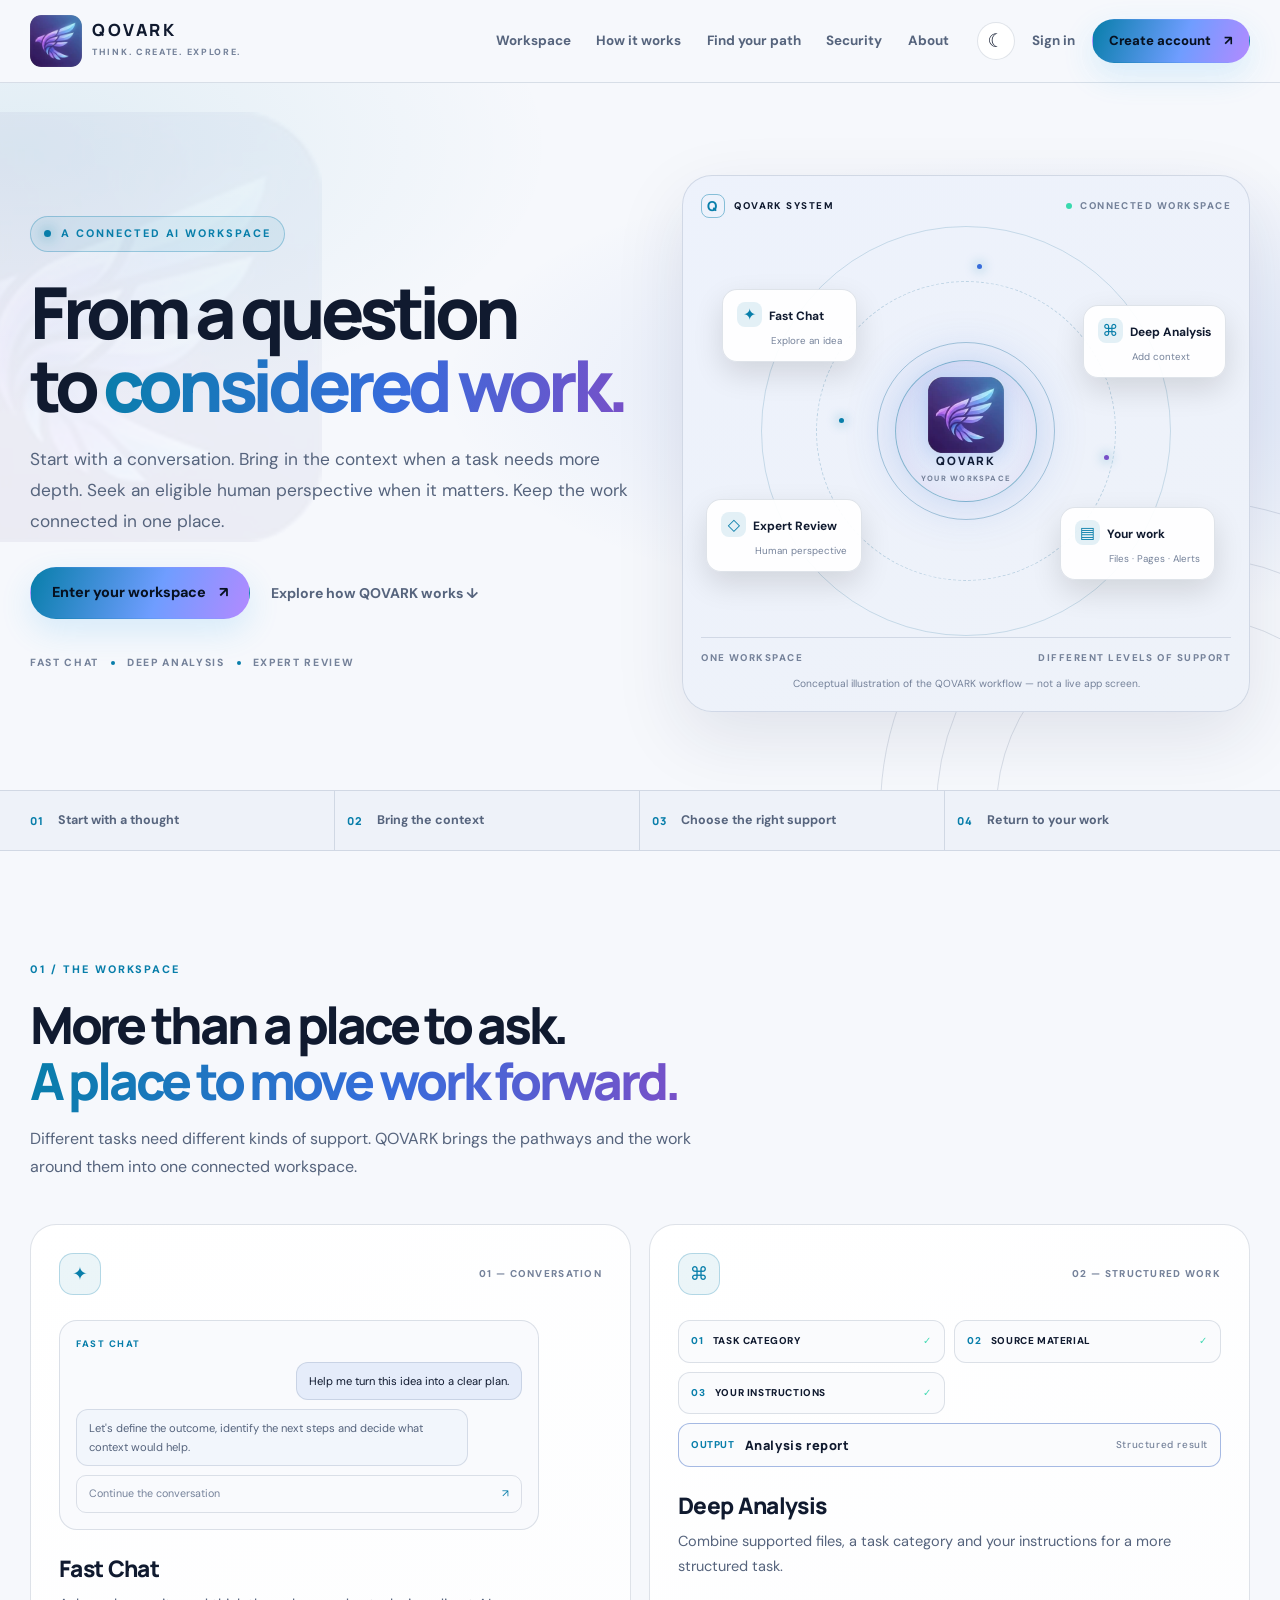
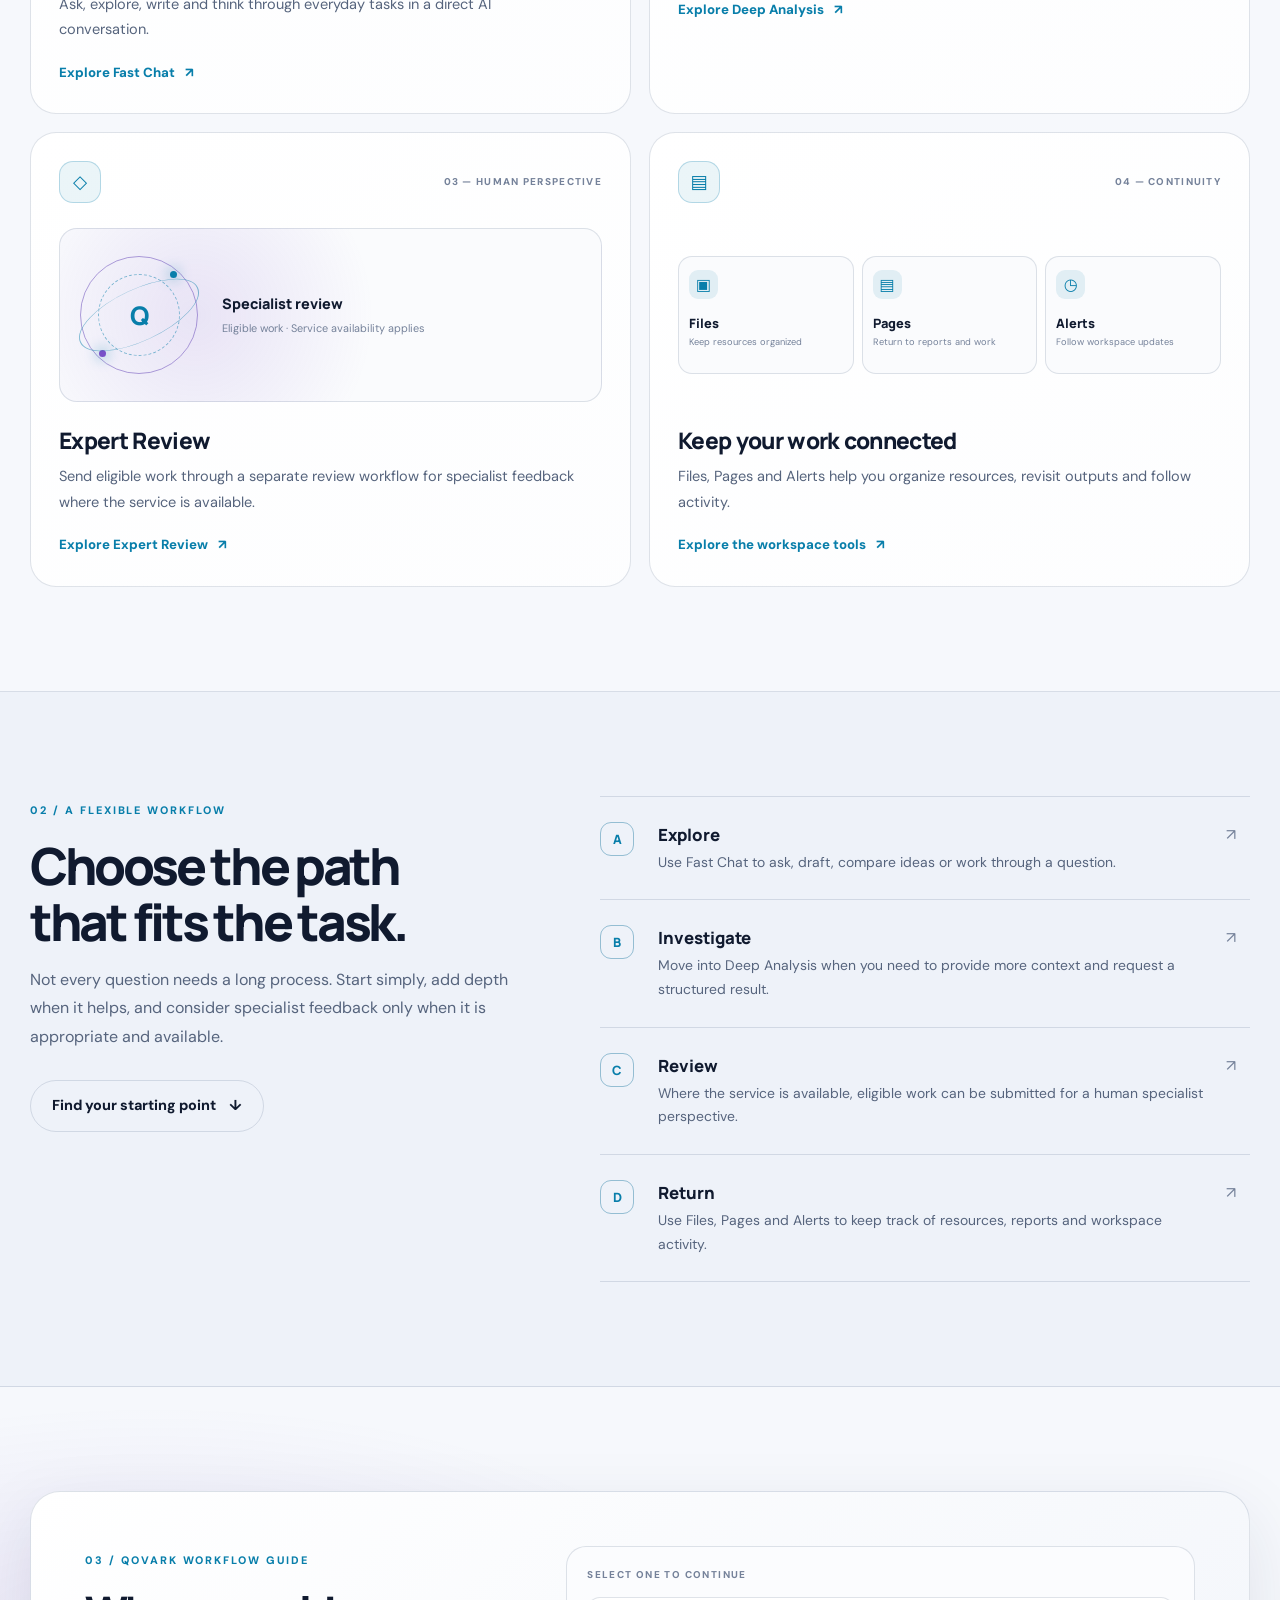
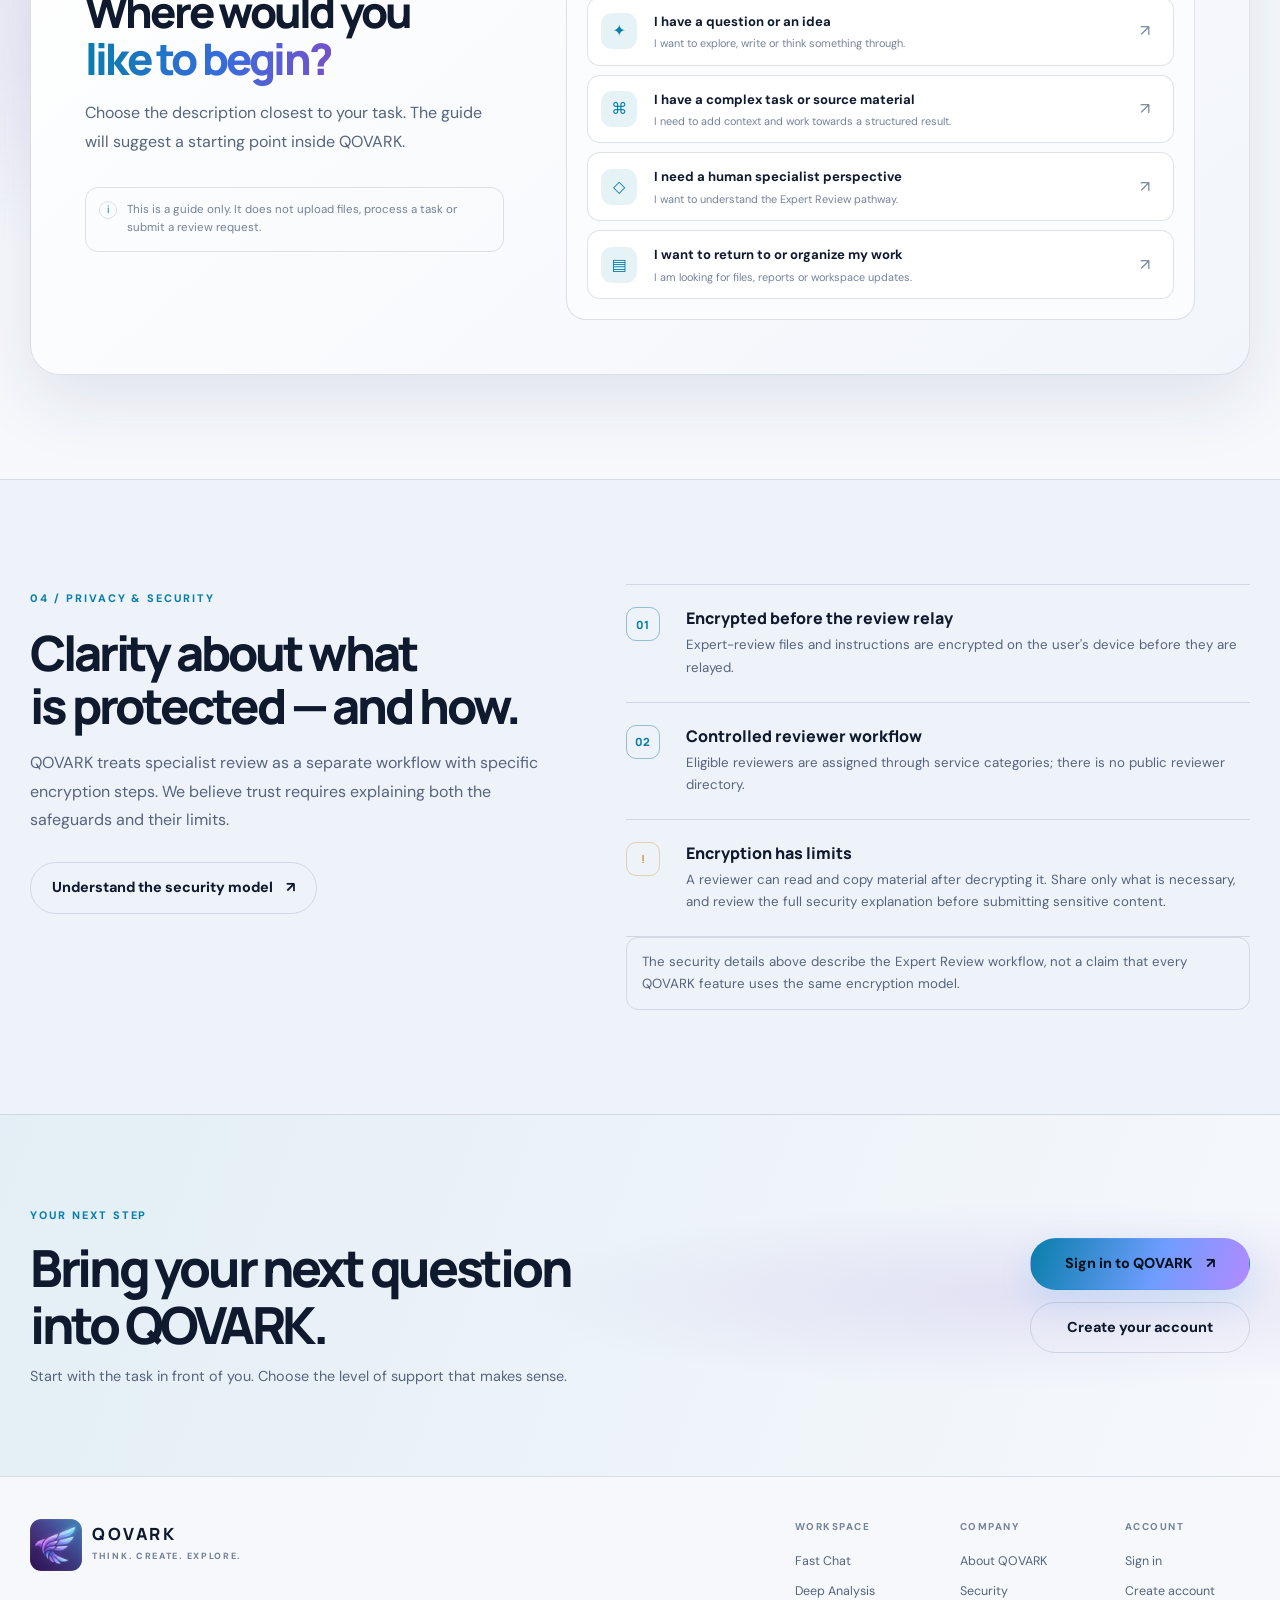
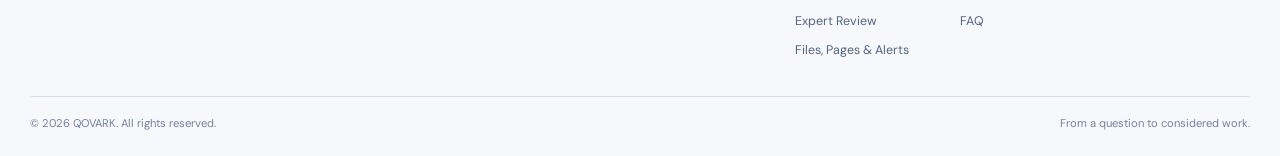
==== commit c1672e23: "Align QOVARK website imagery with Falcon brand" ====
--- a/index.html
+++ b/index.html
@@ -41,7 +41,7 @@
   <header class="q3-header">
     <div class="q3-wrap q3-nav">
       <a class="q3-brand" href="/" aria-label="QOVARK home">
-        <img src="/qovark-favicon-96.png" width="96" height="65" alt="">
+        <img src="/qovark-logo.png" width="512" height="512" alt="">
         <span><strong>QOVARK</strong><small>THINK. CREATE. EXPLORE.</small></span>
       </a>
       <nav class="q3-links" id="q3-navigation" aria-label="Main navigation">
@@ -53,8 +53,8 @@
       </nav>
       <div class="q3-nav-actions">
         <button class="q3-theme" type="button" data-theme-toggle aria-label="Switch colour theme" title="Switch colour theme"><span aria-hidden="true">◐</span></button>
-        <a class="q3-signin" href="/qovark-workspace.html?build=20261127.2&auth=signin">Sign in</a>
-        <a class="q3-button q3-button-small" href="/qovark-workspace.html?build=20261127.2&auth=signup">Create account <span aria-hidden="true">↗</span></a>
+        <a class="q3-signin" href="/qovark-workspace.html?build=20261127.5&auth=signin">Sign in</a>
+        <a class="q3-button q3-button-small" href="/qovark-workspace.html?build=20261127.5&auth=signup">Create account <span aria-hidden="true">↗</span></a>
       </div>
       <button class="q3-menu" type="button" data-menu-toggle aria-expanded="false" aria-controls="q3-navigation" aria-label="Open navigation">☰</button>
     </div>
@@ -68,7 +68,7 @@
           <h1>From a question<br>to <span class="q3-gradient">considered work.</span></h1>
           <p class="q3-lead">Start with a conversation. Bring in the context when a task needs more depth. Seek an eligible human perspective when it matters. Keep the work connected in one place.</p>
           <div class="q3-hero-actions">
-            <a class="q3-button" href="/qovark-workspace.html?build=20261127.2&auth=signin">Enter your workspace <span aria-hidden="true">↗</span></a>
+            <a class="q3-button" href="/qovark-workspace.html?build=20261127.5&auth=signin">Enter your workspace <span aria-hidden="true">↗</span></a>
             <a class="q3-text-link" href="#workspace">Explore how QOVARK works <span aria-hidden="true">↓</span></a>
           </div>
           <div class="q3-proofline"><span>FAST CHAT</span><i></i><span>DEEP ANALYSIS</span><i></i><span>EXPERT REVIEW</span></div>
@@ -80,7 +80,7 @@
             <div class="q3-orbit-ring q3-ring-one"></div>
             <div class="q3-orbit-ring q3-ring-two"></div>
             <div class="q3-orbit-ring q3-ring-three"></div>
-            <div class="q3-orbit-core"><img src="/qovark-favicon-96.png" alt="" width="96" height="65"><b>QOVARK</b><small>YOUR WORKSPACE</small></div>
+            <div class="q3-orbit-core"><img src="/qovark-logo.png" alt="" width="512" height="512"><b>QOVARK</b><small>YOUR WORKSPACE</small></div>
             <div class="q3-node q3-node-chat"><span>✦</span><b>Fast Chat</b><small>Explore an idea</small></div>
             <div class="q3-node q3-node-analysis"><span>⌘</span><b>Deep Analysis</b><small>Add context</small></div>
             <div class="q3-node q3-node-review"><span>◇</span><b>Expert Review</b><small>Human perspective</small></div>
@@ -206,7 +206,7 @@
     <section class="q3-final-cta">
       <div class="q3-wrap q3-cta-inner">
         <div><span class="q3-kicker">YOUR NEXT STEP</span><h2>Bring your next question<br>into QOVARK.</h2><p>Start with the task in front of you. Choose the level of support that makes sense.</p></div>
-        <div class="q3-cta-buttons"><a class="q3-button" href="/qovark-workspace.html?build=20261127.2&auth=signin">Sign in to QOVARK <span>↗</span></a><a class="q3-button q3-button-outline" href="/qovark-workspace.html?build=20261127.2&auth=signup">Create your account</a></div>
+        <div class="q3-cta-buttons"><a class="q3-button" href="/qovark-workspace.html?build=20261127.5&auth=signin">Sign in to QOVARK <span>↗</span></a><a class="q3-button q3-button-outline" href="/qovark-workspace.html?build=20261127.5&auth=signup">Create your account</a></div>
       </div>
     </section>
   </main>
@@ -214,11 +214,11 @@
   <footer class="q3-footer">
     <div class="q3-wrap">
       <div class="q3-footer-main">
-        <a class="q3-brand q3-footer-brand" href="/" aria-label="QOVARK home"><img src="/qovark-favicon-96.png" width="96" height="65" alt=""><span><strong>QOVARK</strong><small>THINK. CREATE. EXPLORE.</small></span></a>
+        <a class="q3-brand q3-footer-brand" href="/" aria-label="QOVARK home"><img src="/qovark-logo.png" width="512" height="512" alt=""><span><strong>QOVARK</strong><small>THINK. CREATE. EXPLORE.</small></span></a>
         <div class="q3-footer-columns">
           <div><b>WORKSPACE</b><a href="/fast-chat.html">Fast Chat</a><a href="/deep-analysis.html">Deep Analysis</a><a href="/expert-review.html">Expert Review</a><a href="/files-and-pages.html">Files, Pages & Alerts</a></div>
           <div><b>COMPANY</b><a href="/about.html">About QOVARK</a><a href="/security.html">Security</a><a href="/faq.html">FAQ</a></div>
-          <div><b>ACCOUNT</b><a href="/qovark-workspace.html?build=20261127.2&auth=signin">Sign in</a><a href="/qovark-workspace.html?build=20261127.2&auth=signup">Create account</a></div>
+          <div><b>ACCOUNT</b><a href="/qovark-workspace.html?build=20261127.5&auth=signin">Sign in</a><a href="/qovark-workspace.html?build=20261127.5&auth=signup">Create account</a></div>
         </div>
       </div>
       <div class="q3-footer-bottom"><span>© <span data-current-year>2026</span> QOVARK. All rights reserved.</span><span>From a question to considered work.</span></div>
--- a/site-v3.css
+++ b/site-v3.css
@@ -2,9 +2,159 @@
 :root{color-scheme:light dark;--q3-bg:#080d1d;--q3-bg-soft:#0d1428;--q3-panel:#101a31;--q3-panel-2:#111f3b;--q3-text:#f3f6ff;--q3-muted:#a5b1ca;--q3-muted-2:#74839f;--q3-line:rgba(161,190,245,.15);--q3-cyan:#38dcff;--q3-blue:#5c91ff;--q3-violet:#ac7bff;--q3-accent-ink:#071120;--q3-shadow:0 28px 85px rgba(0,0,0,.28);--q3-radius:26px;--q3-max:1220px}
 html[data-theme="light"]{color-scheme:light;--q3-bg:#f6f8fc;--q3-bg-soft:#eef2f9;--q3-panel:#fff;--q3-panel-2:#f2f6fc;--q3-text:#101a2f;--q3-muted:#56647d;--q3-muted-2:#75829a;--q3-line:rgba(42,66,108,.15);--q3-cyan:#087eaa;--q3-blue:#376cdb;--q3-violet:#7850c8;--q3-accent-ink:#fff;--q3-shadow:0 24px 70px rgba(25,44,78,.1)}
 @media(prefers-color-scheme:light){html:not([data-theme="dark"]){color-scheme:light;--q3-bg:#f6f8fc;--q3-bg-soft:#eef2f9;--q3-panel:#fff;--q3-panel-2:#f2f6fc;--q3-text:#101a2f;--q3-muted:#56647d;--q3-muted-2:#75829a;--q3-line:rgba(42,66,108,.15);--q3-cyan:#087eaa;--q3-blue:#376cdb;--q3-violet:#7850c8;--q3-accent-ink:#fff;--q3-shadow:0 24px 70px rgba(25,44,78,.1)}}
-*{box-sizing:border-box}html{scroll-behavior:smooth;scroll-padding-top:96px}body{margin:0;min-width:320px;background:var(--q3-bg);color:var(--q3-text);font:400 16px/1.65 'DM Sans',Inter,system-ui,-apple-system,'Segoe UI',sans-serif;-webkit-font-smoothing:antialiased}a{color:inherit;text-decoration:none}button{font:inherit}.q3-wrap{width:min(var(--q3-max),calc(100% - 52px));margin-inline:auto}.q3-skip{position:absolute;left:12px;top:-60px;z-index:1000;padding:10px 14px;border-radius:10px;background:var(--q3-text);color:var(--q3-bg)}.q3-skip:focus{top:12px}.q3-header{position:sticky;top:0;z-index:100;background:color-mix(in srgb,var(--q3-bg) 84%,transparent);border-bottom:1px solid var(--q3-line);backdrop-filter:blur(18px)}.q3-nav{min-height:82px;display:flex;align-items:center;gap:28px}.q3-brand{display:inline-flex;align-items:center;gap:10px;flex-shrink:0}.q3-brand img{width:52px;height:42px;object-fit:contain;border-radius:0;background:transparent;mix-blend-mode:normal;flex:0 0 auto}.q3-brand strong{display:block;font:800 1.05rem/1 Manrope,sans-serif;letter-spacing:.17em}.q3-brand small{display:block;margin-top:6px;color:var(--q3-muted-2);font-size:.56rem;font-weight:800;letter-spacing:.19em}.q3-links{display:flex;align-items:center;gap:clamp(15px,2vw,28px);margin-left:auto}.q3-links a,.q3-signin{color:var(--q3-muted);font-size:.84rem;font-weight:700;transition:color .2s}.q3-links a:hover,.q3-signin:hover{color:var(--q3-cyan)}.q3-nav-actions{display:flex;align-items:center;gap:17px}.q3-theme{width:38px;height:38px;border:1px solid var(--q3-line);border-radius:50%;background:var(--q3-panel);color:var(--q3-text);cursor:pointer;font-size:1.15rem}.q3-button{display:inline-flex;min-height:50px;align-items:center;justify-content:center;gap:13px;padding:13px 21px;border:1px solid transparent;border-radius:999px;background:linear-gradient(110deg,var(--q3-cyan),#6f9dff 58%,#b28aff);color:#071120;font-size:.9rem;font-weight:800;box-shadow:0 12px 32px rgba(42,166,237,.16);transition:transform .18s,box-shadow .18s}.q3-button:hover{transform:translateY(-2px);box-shadow:0 16px 36px rgba(42,166,237,.24)}.q3-button-small{min-height:41px;padding:10px 16px;font-size:.82rem}.q3-button-outline{background:transparent;color:var(--q3-text);border-color:var(--q3-line);box-shadow:none}.q3-button-outline:hover{border-color:var(--q3-cyan);box-shadow:none}.q3-menu{display:none;width:42px;height:42px;border:1px solid var(--q3-line);border-radius:12px;background:var(--q3-panel);color:var(--q3-text);font-size:1.15rem}.q3-hero{position:relative;overflow:hidden;padding:92px 0 78px;background:radial-gradient(ellipse at 82% 43%,color-mix(in srgb,var(--q3-blue) 15%,transparent),transparent 38rem),radial-gradient(ellipse at 2% 9%,color-mix(in srgb,var(--q3-cyan) 9%,transparent),transparent 33rem)}.q3-hero-underlay{position:absolute;right:-220px;bottom:-330px;width:620px;height:620px;border:1px solid var(--q3-line);border-radius:50%;pointer-events:none}.q3-hero-underlay:before,.q3-hero-underlay:after{content:'';position:absolute;inset:55px;border:1px solid var(--q3-line);border-radius:50%}.q3-hero-underlay:after{inset:115px}.q3-hero-grid{position:relative;z-index:1;display:grid;grid-template-columns:minmax(0,1fr) minmax(450px,.94fr);gap:48px;align-items:center}.q3-eyebrow,.q3-kicker{display:inline-flex;align-items:center;gap:10px;color:var(--q3-cyan);font-size:.68rem;font-weight:800;letter-spacing:.18em;text-transform:uppercase}.q3-eyebrow{padding:8px 13px;border:1px solid color-mix(in srgb,var(--q3-cyan) 32%,transparent);border-radius:999px;background:color-mix(in srgb,var(--q3-cyan) 7%,transparent)}.q3-live-dot{width:7px;height:7px;display:inline-block;border-radius:50%;background:var(--q3-cyan);box-shadow:0 0 14px var(--q3-cyan)}.q3-hero h1{margin:24px 0 22px;font:800 clamp(3.2rem,5.6vw,5.6rem)/1.02 Manrope,sans-serif;letter-spacing:-.075em}.q3-gradient{background:linear-gradient(100deg,var(--q3-cyan),var(--q3-blue) 56%,var(--q3-violet));-webkit-background-clip:text;background-clip:text;color:transparent}.q3-lead{max-width:610px;color:var(--q3-muted);font-size:clamp(1.04rem,1.35vw,1.18rem);line-height:1.8}.q3-hero-actions{display:flex;flex-wrap:wrap;align-items:center;gap:21px;margin-top:30px}.q3-text-link{color:var(--q3-muted);font-size:.88rem;font-weight:700}.q3-text-link:hover{color:var(--q3-cyan)}.q3-proofline{display:flex;align-items:center;gap:12px;margin-top:35px;color:var(--q3-muted-2);font-size:.65rem;font-weight:800;letter-spacing:.16em}.q3-proofline i{width:4px;height:4px;border-radius:50%;background:var(--q3-cyan)}.q3-orbit-card{position:relative;min-width:0;padding:18px;border:1px solid var(--q3-line);border-radius:30px;background:linear-gradient(150deg,color-mix(in srgb,var(--q3-panel) 91%,var(--q3-blue)),var(--q3-bg-soft));box-shadow:var(--q3-shadow)}.q3-orbit-top,.q3-orbit-bottom{display:flex;justify-content:space-between;align-items:center;gap:12px;color:var(--q3-muted-2);font-size:.61rem;font-weight:800;letter-spacing:.15em}.q3-orbit-top>span:first-child{display:flex;align-items:center;gap:9px;color:var(--q3-text)}.q3-orbit-mark{width:24px;height:24px;display:grid;place-items:center;border:1px solid color-mix(in srgb,var(--q3-cyan) 45%,transparent);border-radius:8px;color:var(--q3-cyan);font:800 .85rem Manrope}.q3-orbit-status{display:flex;align-items:center;gap:8px}.q3-orbit-status i{width:6px;height:6px;border-radius:50%;background:#39d9ae}.q3-orbit-stage{position:relative;height:405px;max-width:570px;margin:10px auto 4px}.q3-orbit-ring{position:absolute;left:50%;top:50%;border:1px solid color-mix(in srgb,var(--q3-cyan) 21%,var(--q3-line));border-radius:50%;transform:translate(-50%,-50%)}.q3-ring-one{width:178px;height:178px}.q3-ring-two{width:300px;height:300px;border-style:dashed;opacity:.7}.q3-ring-three{width:410px;height:410px;opacity:.56}.q3-orbit-core{position:absolute;left:50%;top:50%;width:142px;height:142px;display:flex;flex-direction:column;align-items:center;justify-content:center;transform:translate(-50%,-50%);border-radius:50%;background:radial-gradient(circle at 40% 28%,color-mix(in srgb,var(--q3-blue) 25%,var(--q3-panel)),var(--q3-bg));border:1px solid color-mix(in srgb,var(--q3-cyan) 36%,var(--q3-line));box-shadow:0 0 50px color-mix(in srgb,var(--q3-blue) 25%,transparent),inset 0 0 28px color-mix(in srgb,var(--q3-violet) 12%,transparent)}.q3-orbit-core img{width:82px;height:56px;object-fit:contain;display:block;border:0;border-radius:0;background:transparent;mix-blend-mode:normal;filter:drop-shadow(0 3px 9px rgba(35,105,230,.18))}.q3-orbit-core b{font:800 .72rem Manrope;letter-spacing:.15em}.q3-orbit-core small{margin-top:4px;color:var(--q3-muted-2);font-size:.48rem;font-weight:800;letter-spacing:.16em}.q3-node{position:absolute;z-index:2;min-width:130px;padding:12px 14px;border:1px solid var(--q3-line);border-radius:15px;background:color-mix(in srgb,var(--q3-panel) 93%,transparent);box-shadow:0 12px 30px rgba(0,0,0,.12)}.q3-node span{display:inline-grid;width:25px;height:25px;place-items:center;margin-right:7px;border-radius:8px;background:color-mix(in srgb,var(--q3-cyan) 11%,transparent);color:var(--q3-cyan)}.q3-node b{font-size:.75rem}.q3-node small{display:block;margin:5px 0 0 34px;color:var(--q3-muted-2);font-size:.61rem}.q3-node-chat{left:4%;top:15%}.q3-node-analysis{right:1%;top:19%}.q3-node-review{left:1%;bottom:15%}.q3-node-library{right:3%;bottom:13%}.q3-orbit-star{position:absolute;width:5px;height:5px;border-radius:50%;background:var(--q3-cyan);box-shadow:0 0 12px var(--q3-cyan)}.q3-star-a{left:26%;top:47%}.q3-star-b{right:23%;top:56%;background:var(--q3-violet)}.q3-star-c{left:52%;top:9%;background:var(--q3-blue)}.q3-orbit-bottom{padding-top:12px;border-top:1px solid var(--q3-line)}.q3-visual-note{margin:10px 0 0;color:var(--q3-muted-2);font-size:.64rem;text-align:center}.q3-intro-strip{border-top:1px solid var(--q3-line);border-bottom:1px solid var(--q3-line);background:var(--q3-bg-soft)}.q3-strip-grid{display:grid;grid-template-columns:repeat(4,1fr)}.q3-strip-grid>div{display:flex;align-items:center;gap:13px;padding:19px 12px;border-right:1px solid var(--q3-line);color:var(--q3-muted);font-size:.78rem;font-weight:700}.q3-strip-grid>div:first-child{padding-left:0}.q3-strip-grid>div:last-child{border:0}.q3-strip-num{color:var(--q3-cyan);font:800 .68rem Manrope;letter-spacing:.12em}.q3-section{padding:104px 0;border-bottom:1px solid var(--q3-line)}.q3-section-head{max-width:760px;margin-bottom:42px}.q3-section-head h2,.q3-path-copy h2,.q3-guide-intro h2,.q3-trust h2,.q3-final-cta h2{margin:15px 0 16px;font:800 clamp(2.3rem,4vw,3.8rem)/1.1 Manrope,sans-serif;letter-spacing:-.064em}.q3-section-head p,.q3-path-copy>p,.q3-guide-intro>p,.q3-trust-grid>div:first-child>p,.q3-final-cta p{max-width:700px;margin:0;color:var(--q3-muted);font-size:1rem;line-height:1.8}.q3-feature-grid{display:grid;grid-template-columns:1fr 1fr;gap:18px}.q3-feature{position:relative;overflow:hidden;min-width:0;padding:28px;border:1px solid var(--q3-line);border-radius:var(--q3-radius);background:linear-gradient(145deg,var(--q3-panel),color-mix(in srgb,var(--q3-panel) 75%,var(--q3-bg)));transition:transform .2s,border-color .2s}.q3-feature:hover{transform:translateY(-3px);border-color:color-mix(in srgb,var(--q3-cyan) 36%,var(--q3-line))}.q3-feature-large{grid-row:span 1}.q3-feature-top{display:flex;align-items:center;justify-content:space-between}.q3-feature-icon{width:42px;height:42px;display:grid;place-items:center;border:1px solid color-mix(in srgb,var(--q3-cyan) 25%,transparent);border-radius:14px;color:var(--q3-cyan);background:color-mix(in srgb,var(--q3-cyan) 8%,transparent);font-size:1.15rem}.q3-feature-index{color:var(--q3-muted-2);font-size:.62rem;font-weight:800;letter-spacing:.13em}.q3-feature h3{margin:23px 0 8px;font:800 1.42rem Manrope,sans-serif;letter-spacing:-.03em}.q3-feature>p{max-width:520px;margin:0;color:var(--q3-muted);font-size:.91rem;line-height:1.75}.q3-arrow-link{display:inline-flex;gap:10px;margin-top:19px;color:var(--q3-cyan);font-size:.83rem;font-weight:800}.q3-arrow-link span{transition:transform .2s}.q3-arrow-link:hover span{transform:translate(3px,-3px)}.q3-mini-chat{max-width:480px;min-height:174px;margin-top:25px;padding:16px;border:1px solid var(--q3-line);border-radius:18px;background:color-mix(in srgb,var(--q3-bg) 70%,var(--q3-panel));display:flex;flex-direction:column;gap:9px}.q3-mini-label{color:var(--q3-cyan);font-size:.59rem;font-weight:800;letter-spacing:.16em}.q3-mini-message,.q3-mini-reply{width:fit-content;max-width:88%;padding:9px 12px;border:1px solid var(--q3-line);border-radius:12px;color:var(--q3-text);font-size:.7rem}.q3-mini-message{align-self:flex-end;background:color-mix(in srgb,var(--q3-blue) 13%,var(--q3-panel))}.q3-mini-reply{background:var(--q3-panel-2);color:var(--q3-muted)}.q3-mini-input{margin-top:auto;padding:9px 12px;border:1px solid var(--q3-line);border-radius:10px;color:var(--q3-muted-2);font-size:.67rem}.q3-mini-input span{float:right;color:var(--q3-cyan)}.q3-stack-visual{display:grid;grid-template-columns:1fr 1fr;gap:9px;margin-top:25px}.q3-stack-line,.q3-stack-result{padding:12px;border:1px solid var(--q3-line);border-radius:12px;background:color-mix(in srgb,var(--q3-bg) 55%,var(--q3-panel));font-size:.62rem;font-weight:800;letter-spacing:.06em}.q3-stack-line span{margin-right:7px;color:var(--q3-cyan)}.q3-stack-line b{float:right;color:#42d9b3}.q3-stack-result{grid-column:1/-1;display:flex;align-items:center;gap:10px;border-color:color-mix(in srgb,var(--q3-blue) 33%,var(--q3-line))}.q3-stack-result span{color:var(--q3-cyan)}.q3-stack-result strong{font:800 .8rem Manrope}.q3-stack-result i{margin-left:auto;color:var(--q3-muted-2);font-size:.62rem;font-style:normal;font-weight:500}.q3-review-visual{display:flex;align-items:center;gap:24px;min-height:174px;margin-top:25px;padding:15px 20px;border:1px solid var(--q3-line);border-radius:18px;background:radial-gradient(circle at 25% 50%,color-mix(in srgb,var(--q3-violet) 14%,transparent),transparent 43%),color-mix(in srgb,var(--q3-bg) 60%,var(--q3-panel))}.q3-review-orbit{position:relative;width:118px;height:118px;flex:0 0 auto;display:grid;place-items:center;border:1px solid color-mix(in srgb,var(--q3-violet) 45%,var(--q3-line));border-radius:50%}.q3-review-orbit:before,.q3-review-orbit:after{content:'';position:absolute;inset:17px;border:1px dashed color-mix(in srgb,var(--q3-cyan) 50%,transparent);border-radius:50%}.q3-review-orbit:after{inset:-7px;transform:rotate(-25deg) scaleY(.4);border-style:solid}.q3-review-orbit span{font:800 1.6rem Manrope;color:var(--q3-cyan)}.q3-review-orbit i,.q3-review-orbit b{position:absolute;width:7px;height:7px;border-radius:50%;background:var(--q3-cyan);box-shadow:0 0 14px var(--q3-cyan)}.q3-review-orbit i{top:14px;right:20px}.q3-review-orbit b{bottom:16px;left:18px;background:var(--q3-violet)}.q3-review-caption strong,.q3-review-caption small{display:block}.q3-review-caption strong{font:800 .9rem Manrope}.q3-review-caption small{margin-top:7px;color:var(--q3-muted-2);font-size:.68rem;line-height:1.5}.q3-library-visual{display:grid;grid-template-columns:repeat(3,1fr);gap:8px;min-height:174px;align-items:center;margin-top:25px}.q3-library-visual>div{min-height:118px;padding:13px 10px;border:1px solid var(--q3-line);border-radius:14px;background:color-mix(in srgb,var(--q3-bg) 55%,var(--q3-panel))}.q3-library-visual span{display:grid;width:29px;height:29px;place-items:center;margin-bottom:15px;border-radius:9px;background:color-mix(in srgb,var(--q3-cyan) 10%,transparent);color:var(--q3-cyan)}.q3-library-visual b,.q3-library-visual small{display:block}.q3-library-visual b{font:800 .8rem Manrope}.q3-library-visual small{margin-top:4px;color:var(--q3-muted-2);font-size:.58rem;line-height:1.4}.q3-pathways{background:var(--q3-bg-soft)}.q3-path-grid{display:grid;grid-template-columns:.85fr 1.15fr;gap:90px;align-items:start}.q3-path-copy{position:sticky;top:130px}.q3-path-copy h2{font-size:clamp(2.5rem,4vw,3.65rem)}.q3-path-copy>p{margin-bottom:28px}.q3-path-list{border-top:1px solid var(--q3-line)}.q3-path-list article{display:grid;grid-template-columns:40px 1fr 24px;gap:18px;align-items:start;padding:25px 0;border-bottom:1px solid var(--q3-line)}.q3-path-number{width:34px;height:34px;display:grid;place-items:center;border:1px solid color-mix(in srgb,var(--q3-cyan) 30%,var(--q3-line));border-radius:11px;color:var(--q3-cyan);font:800 .8rem Manrope}.q3-path-list h3{margin:1px 0 5px;font:800 1.05rem Manrope}.q3-path-list p{max-width:560px;margin:0;color:var(--q3-muted);font-size:.87rem;line-height:1.7}.q3-path-arrow{color:var(--q3-muted-2)}.q3-guide-section{background:radial-gradient(ellipse at 12% 35%,color-mix(in srgb,var(--q3-violet) 10%,transparent),transparent 35rem)}.q3-guide-shell{display:grid;grid-template-columns:.8fr 1.2fr;gap:62px;padding:clamp(26px,4.5vw,54px);border:1px solid var(--q3-line);border-radius:30px;background:linear-gradient(140deg,var(--q3-panel),color-mix(in srgb,var(--q3-bg-soft) 78%,var(--q3-panel)));box-shadow:var(--q3-shadow)}.q3-guide-intro h2{font-size:clamp(2.2rem,3.4vw,3.2rem)}.q3-guide-disclaimer{display:flex;align-items:flex-start;gap:10px;margin-top:30px;padding:13px;border:1px solid var(--q3-line);border-radius:13px;color:var(--q3-muted-2);font-size:.72rem;line-height:1.6}.q3-guide-disclaimer span{width:18px;height:18px;display:grid;place-items:center;flex:0 0 auto;border:1px solid var(--q3-line);border-radius:50%;color:var(--q3-cyan);font-size:.65rem}.q3-guide-interactive{min-width:0;padding:20px;border:1px solid var(--q3-line);border-radius:20px;background:color-mix(in srgb,var(--q3-bg) 45%,var(--q3-panel))}.q3-guide-step,.q3-result-tag{margin-bottom:13px;color:var(--q3-muted-2);font-size:.62rem;font-weight:800;letter-spacing:.14em}.q3-choice{width:100%;display:grid;grid-template-columns:40px 1fr 20px;gap:13px;align-items:center;margin-top:9px;padding:13px;text-align:left;border:1px solid var(--q3-line);border-radius:13px;background:var(--q3-panel);color:var(--q3-text);cursor:pointer;transition:border-color .18s,transform .18s}.q3-choice:hover,.q3-choice:focus-visible{border-color:var(--q3-cyan);transform:translateX(2px)}.q3-choice-symbol{width:36px;height:36px;display:grid;place-items:center;border-radius:11px;background:color-mix(in srgb,var(--q3-cyan) 10%,transparent);color:var(--q3-cyan)}.q3-choice b,.q3-choice small{display:block}.q3-choice b{font-size:.82rem}.q3-choice small{margin-top:3px;color:var(--q3-muted-2);font-size:.68rem;line-height:1.5}.q3-choice i{color:var(--q3-muted-2);font-style:normal}.q3-guide-result{padding:16px 6px 7px}.q3-result-tag{display:flex;align-items:center;gap:9px;color:var(--q3-cyan)}.q3-result-icon{width:47px;height:47px;display:grid;place-items:center;margin:22px 0 14px;border:1px solid color-mix(in srgb,var(--q3-cyan) 30%,var(--q3-line));border-radius:15px;background:color-mix(in srgb,var(--q3-cyan) 9%,transparent);color:var(--q3-cyan);font-size:1.25rem}.q3-guide-result h3{margin:0 0 8px;font:800 1.55rem Manrope}.q3-guide-result p{max-width:470px;color:var(--q3-muted);font-size:.9rem}.q3-result-actions{display:flex;align-items:center;gap:16px;flex-wrap:wrap;margin-top:20px}.q3-reset{padding:10px 0;border:0;background:transparent;color:var(--q3-muted);font-size:.8rem;font-weight:700;cursor:pointer}.q3-reset:hover{color:var(--q3-cyan)}.q3-result-note{margin-top:22px;padding-top:14px;border-top:1px solid var(--q3-line);color:var(--q3-muted-2);font-size:.71rem}.q3-trust{background:var(--q3-bg-soft)}.q3-trust-grid{display:grid;grid-template-columns:.9fr 1.1fr;gap:85px;align-items:start}.q3-trust h2{font-size:clamp(2.3rem,3.8vw,3.4rem)}.q3-trust-grid>div:first-child>p{margin-bottom:27px}.q3-trust-details{border-top:1px solid var(--q3-line)}.q3-trust-details article{display:grid;grid-template-columns:43px 1fr;gap:17px;padding:22px 0;border-bottom:1px solid var(--q3-line)}.q3-trust-mark{width:34px;height:34px;display:grid;place-items:center;border:1px solid color-mix(in srgb,var(--q3-cyan) 30%,var(--q3-line));border-radius:10px;color:var(--q3-cyan);font:800 .7rem Manrope}.q3-trust-details h3{margin:0 0 5px;font:800 1rem Manrope}.q3-trust-details p{margin:0;color:var(--q3-muted);font-size:.83rem;line-height:1.7}.q3-trust-caution .q3-trust-mark{color:#d39b47;border-color:rgba(211,155,71,.4)}.q3-trust-footnote{padding:13px 15px;border:1px solid var(--q3-line);border-radius:12px;color:var(--q3-muted-2);font-size:.7rem;line-height:1.6}.q3-final-cta{padding:86px 0;background:radial-gradient(ellipse at 82% 50%,color-mix(in srgb,var(--q3-violet) 13%,transparent),transparent 34rem),linear-gradient(110deg,color-mix(in srgb,var(--q3-cyan) 8%,var(--q3-bg)),var(--q3-bg))}.q3-cta-inner{display:flex;align-items:center;justify-content:space-between;gap:45px}.q3-final-cta h2{margin:12px 0}.q3-final-cta p{font-size:.9rem}.q3-cta-buttons{display:flex;flex-direction:column;gap:12px;min-width:220px}.q3-footer{padding:42px 0 24px;border-top:1px solid var(--q3-line);background:var(--q3-bg)}.q3-footer-main{display:flex;justify-content:space-between;gap:45px;padding-bottom:35px}.q3-footer-brand{align-self:flex-start}.q3-footer-columns{display:grid;grid-template-columns:repeat(3,minmax(125px,1fr));gap:40px}.q3-footer-columns>div{display:flex;flex-direction:column;gap:9px}.q3-footer-columns b{margin-bottom:7px;color:var(--q3-muted-2);font-size:.62rem;letter-spacing:.15em}.q3-footer-columns a{color:var(--q3-muted);font-size:.78rem}.q3-footer-columns a:hover{color:var(--q3-cyan)}.q3-footer-bottom{display:flex;justify-content:space-between;gap:15px;padding-top:17px;border-top:1px solid var(--q3-line);color:var(--q3-muted-2);font-size:.7rem}
+*{box-sizing:border-box}html{scroll-behavior:smooth;scroll-padding-top:96px}body{margin:0;min-width:320px;background:var(--q3-bg);color:var(--q3-text);font:400 16px/1.65 'DM Sans',Inter,system-ui,-apple-system,'Segoe UI',sans-serif;-webkit-font-smoothing:antialiased}a{color:inherit;text-decoration:none}button{font:inherit}.q3-wrap{width:min(var(--q3-max),calc(100% - 52px));margin-inline:auto}.q3-skip{position:absolute;left:12px;top:-60px;z-index:1000;padding:10px 14px;border-radius:10px;background:var(--q3-text);color:var(--q3-bg)}.q3-skip:focus{top:12px}.q3-header{position:sticky;top:0;z-index:100;background:color-mix(in srgb,var(--q3-bg) 84%,transparent);border-bottom:1px solid var(--q3-line);backdrop-filter:blur(18px)}.q3-nav{min-height:82px;display:flex;align-items:center;gap:28px}.q3-brand{display:inline-flex;align-items:center;gap:10px;flex-shrink:0}.q3-brand img{width:52px;height:52px;object-fit:contain;border-radius:11px;background:transparent;mix-blend-mode:normal;flex:0 0 auto;display:block}.q3-brand strong{display:block;font:800 1.05rem/1 Manrope,sans-serif;letter-spacing:.17em}.q3-brand small{display:block;margin-top:6px;color:var(--q3-muted-2);font-size:.56rem;font-weight:800;letter-spacing:.19em}.q3-links{display:flex;align-items:center;gap:clamp(15px,2vw,28px);margin-left:auto}.q3-links a,.q3-signin{color:var(--q3-muted);font-size:.84rem;font-weight:700;transition:color .2s}.q3-links a:hover,.q3-signin:hover{color:var(--q3-cyan)}.q3-nav-actions{display:flex;align-items:center;gap:17px}.q3-theme{width:38px;height:38px;border:1px solid var(--q3-line);border-radius:50%;background:var(--q3-panel);color:var(--q3-text);cursor:pointer;font-size:1.15rem}.q3-button{display:inline-flex;min-height:50px;align-items:center;justify-content:center;gap:13px;padding:13px 21px;border:1px solid transparent;border-radius:999px;background:linear-gradient(110deg,var(--q3-cyan),#6f9dff 58%,#b28aff);color:#071120;font-size:.9rem;font-weight:800;box-shadow:0 12px 32px rgba(42,166,237,.16);transition:transform .18s,box-shadow .18s}.q3-button:hover{transform:translateY(-2px);box-shadow:0 16px 36px rgba(42,166,237,.24)}.q3-button-small{min-height:41px;padding:10px 16px;font-size:.82rem}.q3-button-outline{background:transparent;color:var(--q3-text);border-color:var(--q3-line);box-shadow:none}.q3-button-outline:hover{border-color:var(--q3-cyan);box-shadow:none}.q3-menu{display:none;width:42px;height:42px;border:1px solid var(--q3-line);border-radius:12px;background:var(--q3-panel);color:var(--q3-text);font-size:1.15rem}.q3-hero{position:relative;overflow:hidden;padding:92px 0 78px;background:radial-gradient(ellipse at 82% 43%,color-mix(in srgb,var(--q3-blue) 15%,transparent),transparent 38rem),radial-gradient(ellipse at 2% 9%,color-mix(in srgb,var(--q3-cyan) 9%,transparent),transparent 33rem)}.q3-hero-underlay{position:absolute;right:-220px;bottom:-330px;width:620px;height:620px;border:1px solid var(--q3-line);border-radius:50%;pointer-events:none}.q3-hero-underlay:before,.q3-hero-underlay:after{content:'';position:absolute;inset:55px;border:1px solid var(--q3-line);border-radius:50%}.q3-hero-underlay:after{inset:115px}.q3-hero-grid{position:relative;z-index:1;display:grid;grid-template-columns:minmax(0,1fr) minmax(450px,.94fr);gap:48px;align-items:center}.q3-eyebrow,.q3-kicker{display:inline-flex;align-items:center;gap:10px;color:var(--q3-cyan);font-size:.68rem;font-weight:800;letter-spacing:.18em;text-transform:uppercase}.q3-eyebrow{padding:8px 13px;border:1px solid color-mix(in srgb,var(--q3-cyan) 32%,transparent);border-radius:999px;background:color-mix(in srgb,var(--q3-cyan) 7%,transparent)}.q3-live-dot{width:7px;height:7px;display:inline-block;border-radius:50%;background:var(--q3-cyan);box-shadow:0 0 14px var(--q3-cyan)}.q3-hero h1{margin:24px 0 22px;font:800 clamp(3.2rem,5.6vw,5.6rem)/1.02 Manrope,sans-serif;letter-spacing:-.075em}.q3-gradient{background:linear-gradient(100deg,var(--q3-cyan),var(--q3-blue) 56%,var(--q3-violet));-webkit-background-clip:text;background-clip:text;color:transparent}.q3-lead{max-width:610px;color:var(--q3-muted);font-size:clamp(1.04rem,1.35vw,1.18rem);line-height:1.8}.q3-hero-actions{display:flex;flex-wrap:wrap;align-items:center;gap:21px;margin-top:30px}.q3-text-link{color:var(--q3-muted);font-size:.88rem;font-weight:700}.q3-text-link:hover{color:var(--q3-cyan)}.q3-proofline{display:flex;align-items:center;gap:12px;margin-top:35px;color:var(--q3-muted-2);font-size:.65rem;font-weight:800;letter-spacing:.16em}.q3-proofline i{width:4px;height:4px;border-radius:50%;background:var(--q3-cyan)}.q3-orbit-card{position:relative;min-width:0;padding:18px;border:1px solid var(--q3-line);border-radius:30px;background:linear-gradient(150deg,color-mix(in srgb,var(--q3-panel) 91%,var(--q3-blue)),var(--q3-bg-soft));box-shadow:var(--q3-shadow)}.q3-orbit-top,.q3-orbit-bottom{display:flex;justify-content:space-between;align-items:center;gap:12px;color:var(--q3-muted-2);font-size:.61rem;font-weight:800;letter-spacing:.15em}.q3-orbit-top>span:first-child{display:flex;align-items:center;gap:9px;color:var(--q3-text)}.q3-orbit-mark{width:24px;height:24px;display:grid;place-items:center;border:1px solid color-mix(in srgb,var(--q3-cyan) 45%,transparent);border-radius:8px;color:var(--q3-cyan);font:800 .85rem Manrope}.q3-orbit-status{display:flex;align-items:center;gap:8px}.q3-orbit-status i{width:6px;height:6px;border-radius:50%;background:#39d9ae}.q3-orbit-stage{position:relative;height:405px;max-width:570px;margin:10px auto 4px}.q3-orbit-ring{position:absolute;left:50%;top:50%;border:1px solid color-mix(in srgb,var(--q3-cyan) 21%,var(--q3-line));border-radius:50%;transform:translate(-50%,-50%)}.q3-ring-one{width:178px;height:178px}.q3-ring-two{width:300px;height:300px;border-style:dashed;opacity:.7}.q3-ring-three{width:410px;height:410px;opacity:.56}.q3-orbit-core{position:absolute;left:50%;top:50%;width:142px;height:142px;display:flex;flex-direction:column;align-items:center;justify-content:center;transform:translate(-50%,-50%);border-radius:50%;background:radial-gradient(circle at 40% 28%,color-mix(in srgb,var(--q3-blue) 25%,var(--q3-panel)),var(--q3-bg));border:1px solid color-mix(in srgb,var(--q3-cyan) 36%,var(--q3-line));box-shadow:0 0 50px color-mix(in srgb,var(--q3-blue) 25%,transparent),inset 0 0 28px color-mix(in srgb,var(--q3-violet) 12%,transparent)}.q3-orbit-core img{width:76px;height:76px;object-fit:contain;display:block;border:0;border-radius:11px;background:transparent;mix-blend-mode:normal;filter:drop-shadow(0 3px 9px rgba(35,105,230,.18))}.q3-orbit-core b{font:800 .72rem Manrope;letter-spacing:.15em}.q3-orbit-core small{margin-top:4px;color:var(--q3-muted-2);font-size:.48rem;font-weight:800;letter-spacing:.16em}.q3-node{position:absolute;z-index:2;min-width:130px;padding:12px 14px;border:1px solid var(--q3-line);border-radius:15px;background:color-mix(in srgb,var(--q3-panel) 93%,transparent);box-shadow:0 12px 30px rgba(0,0,0,.12)}.q3-node span{display:inline-grid;width:25px;height:25px;place-items:center;margin-right:7px;border-radius:8px;background:color-mix(in srgb,var(--q3-cyan) 11%,transparent);color:var(--q3-cyan)}.q3-node b{font-size:.75rem}.q3-node small{display:block;margin:5px 0 0 34px;color:var(--q3-muted-2);font-size:.61rem}.q3-node-chat{left:4%;top:15%}.q3-node-analysis{right:1%;top:19%}.q3-node-review{left:1%;bottom:15%}.q3-node-library{right:3%;bottom:13%}.q3-orbit-star{position:absolute;width:5px;height:5px;border-radius:50%;background:var(--q3-cyan);box-shadow:0 0 12px var(--q3-cyan)}.q3-star-a{left:26%;top:47%}.q3-star-b{right:23%;top:56%;background:var(--q3-violet)}.q3-star-c{left:52%;top:9%;background:var(--q3-blue)}.q3-orbit-bottom{padding-top:12px;border-top:1px solid var(--q3-line)}.q3-visual-note{margin:10px 0 0;color:var(--q3-muted-2);font-size:.64rem;text-align:center}.q3-intro-strip{border-top:1px solid var(--q3-line);border-bottom:1px solid var(--q3-line);background:var(--q3-bg-soft)}.q3-strip-grid{display:grid;grid-template-columns:repeat(4,1fr)}.q3-strip-grid>div{display:flex;align-items:center;gap:13px;padding:19px 12px;border-right:1px solid var(--q3-line);color:var(--q3-muted);font-size:.78rem;font-weight:700}.q3-strip-grid>div:first-child{padding-left:0}.q3-strip-grid>div:last-child{border:0}.q3-strip-num{color:var(--q3-cyan);font:800 .68rem Manrope;letter-spacing:.12em}.q3-section{padding:104px 0;border-bottom:1px solid var(--q3-line)}.q3-section-head{max-width:760px;margin-bottom:42px}.q3-section-head h2,.q3-path-copy h2,.q3-guide-intro h2,.q3-trust h2,.q3-final-cta h2{margin:15px 0 16px;font:800 clamp(2.3rem,4vw,3.8rem)/1.1 Manrope,sans-serif;letter-spacing:-.064em}.q3-section-head p,.q3-path-copy>p,.q3-guide-intro>p,.q3-trust-grid>div:first-child>p,.q3-final-cta p{max-width:700px;margin:0;color:var(--q3-muted);font-size:1rem;line-height:1.8}.q3-feature-grid{display:grid;grid-template-columns:1fr 1fr;gap:18px}.q3-feature{position:relative;overflow:hidden;min-width:0;padding:28px;border:1px solid var(--q3-line);border-radius:var(--q3-radius);background:linear-gradient(145deg,var(--q3-panel),color-mix(in srgb,var(--q3-panel) 75%,var(--q3-bg)));transition:transform .2s,border-color .2s}.q3-feature:hover{transform:translateY(-3px);border-color:color-mix(in srgb,var(--q3-cyan) 36%,var(--q3-line))}.q3-feature-large{grid-row:span 1}.q3-feature-top{display:flex;align-items:center;justify-content:space-between}.q3-feature-icon{width:42px;height:42px;display:grid;place-items:center;border:1px solid color-mix(in srgb,var(--q3-cyan) 25%,transparent);border-radius:14px;color:var(--q3-cyan);background:color-mix(in srgb,var(--q3-cyan) 8%,transparent);font-size:1.15rem}.q3-feature-index{color:var(--q3-muted-2);font-size:.62rem;font-weight:800;letter-spacing:.13em}.q3-feature h3{margin:23px 0 8px;font:800 1.42rem Manrope,sans-serif;letter-spacing:-.03em}.q3-feature>p{max-width:520px;margin:0;color:var(--q3-muted);font-size:.91rem;line-height:1.75}.q3-arrow-link{display:inline-flex;gap:10px;margin-top:19px;color:var(--q3-cyan);font-size:.83rem;font-weight:800}.q3-arrow-link span{transition:transform .2s}.q3-arrow-link:hover span{transform:translate(3px,-3px)}.q3-mini-chat{max-width:480px;min-height:174px;margin-top:25px;padding:16px;border:1px solid var(--q3-line);border-radius:18px;background:color-mix(in srgb,var(--q3-bg) 70%,var(--q3-panel));display:flex;flex-direction:column;gap:9px}.q3-mini-label{color:var(--q3-cyan);font-size:.59rem;font-weight:800;letter-spacing:.16em}.q3-mini-message,.q3-mini-reply{width:fit-content;max-width:88%;padding:9px 12px;border:1px solid var(--q3-line);border-radius:12px;color:var(--q3-text);font-size:.7rem}.q3-mini-message{align-self:flex-end;background:color-mix(in srgb,var(--q3-blue) 13%,var(--q3-panel))}.q3-mini-reply{background:var(--q3-panel-2);color:var(--q3-muted)}.q3-mini-input{margin-top:auto;padding:9px 12px;border:1px solid var(--q3-line);border-radius:10px;color:var(--q3-muted-2);font-size:.67rem}.q3-mini-input span{float:right;color:var(--q3-cyan)}.q3-stack-visual{display:grid;grid-template-columns:1fr 1fr;gap:9px;margin-top:25px}.q3-stack-line,.q3-stack-result{padding:12px;border:1px solid var(--q3-line);border-radius:12px;background:color-mix(in srgb,var(--q3-bg) 55%,var(--q3-panel));font-size:.62rem;font-weight:800;letter-spacing:.06em}.q3-stack-line span{margin-right:7px;color:var(--q3-cyan)}.q3-stack-line b{float:right;color:#42d9b3}.q3-stack-result{grid-column:1/-1;display:flex;align-items:center;gap:10px;border-color:color-mix(in srgb,var(--q3-blue) 33%,var(--q3-line))}.q3-stack-result span{color:var(--q3-cyan)}.q3-stack-result strong{font:800 .8rem Manrope}.q3-stack-result i{margin-left:auto;color:var(--q3-muted-2);font-size:.62rem;font-style:normal;font-weight:500}.q3-review-visual{display:flex;align-items:center;gap:24px;min-height:174px;margin-top:25px;padding:15px 20px;border:1px solid var(--q3-line);border-radius:18px;background:radial-gradient(circle at 25% 50%,color-mix(in srgb,var(--q3-violet) 14%,transparent),transparent 43%),color-mix(in srgb,var(--q3-bg) 60%,var(--q3-panel))}.q3-review-orbit{position:relative;width:118px;height:118px;flex:0 0 auto;display:grid;place-items:center;border:1px solid color-mix(in srgb,var(--q3-violet) 45%,var(--q3-line));border-radius:50%}.q3-review-orbit:before,.q3-review-orbit:after{content:'';position:absolute;inset:17px;border:1px dashed color-mix(in srgb,var(--q3-cyan) 50%,transparent);border-radius:50%}.q3-review-orbit:after{inset:-7px;transform:rotate(-25deg) scaleY(.4);border-style:solid}.q3-review-orbit span{font:800 1.6rem Manrope;color:var(--q3-cyan)}.q3-review-orbit i,.q3-review-orbit b{position:absolute;width:7px;height:7px;border-radius:50%;background:var(--q3-cyan);box-shadow:0 0 14px var(--q3-cyan)}.q3-review-orbit i{top:14px;right:20px}.q3-review-orbit b{bottom:16px;left:18px;background:var(--q3-violet)}.q3-review-caption strong,.q3-review-caption small{display:block}.q3-review-caption strong{font:800 .9rem Manrope}.q3-review-caption small{margin-top:7px;color:var(--q3-muted-2);font-size:.68rem;line-height:1.5}.q3-library-visual{display:grid;grid-template-columns:repeat(3,1fr);gap:8px;min-height:174px;align-items:center;margin-top:25px}.q3-library-visual>div{min-height:118px;padding:13px 10px;border:1px solid var(--q3-line);border-radius:14px;background:color-mix(in srgb,var(--q3-bg) 55%,var(--q3-panel))}.q3-library-visual span{display:grid;width:29px;height:29px;place-items:center;margin-bottom:15px;border-radius:9px;background:color-mix(in srgb,var(--q3-cyan) 10%,transparent);color:var(--q3-cyan)}.q3-library-visual b,.q3-library-visual small{display:block}.q3-library-visual b{font:800 .8rem Manrope}.q3-library-visual small{margin-top:4px;color:var(--q3-muted-2);font-size:.58rem;line-height:1.4}.q3-pathways{background:var(--q3-bg-soft)}.q3-path-grid{display:grid;grid-template-columns:.85fr 1.15fr;gap:90px;align-items:start}.q3-path-copy{position:sticky;top:130px}.q3-path-copy h2{font-size:clamp(2.5rem,4vw,3.65rem)}.q3-path-copy>p{margin-bottom:28px}.q3-path-list{border-top:1px solid var(--q3-line)}.q3-path-list article{display:grid;grid-template-columns:40px 1fr 24px;gap:18px;align-items:start;padding:25px 0;border-bottom:1px solid var(--q3-line)}.q3-path-number{width:34px;height:34px;display:grid;place-items:center;border:1px solid color-mix(in srgb,var(--q3-cyan) 30%,var(--q3-line));border-radius:11px;color:var(--q3-cyan);font:800 .8rem Manrope}.q3-path-list h3{margin:1px 0 5px;font:800 1.05rem Manrope}.q3-path-list p{max-width:560px;margin:0;color:var(--q3-muted);font-size:.87rem;line-height:1.7}.q3-path-arrow{color:var(--q3-muted-2)}.q3-guide-section{background:radial-gradient(ellipse at 12% 35%,color-mix(in srgb,var(--q3-violet) 10%,transparent),transparent 35rem)}.q3-guide-shell{display:grid;grid-template-columns:.8fr 1.2fr;gap:62px;padding:clamp(26px,4.5vw,54px);border:1px solid var(--q3-line);border-radius:30px;background:linear-gradient(140deg,var(--q3-panel),color-mix(in srgb,var(--q3-bg-soft) 78%,var(--q3-panel)));box-shadow:var(--q3-shadow)}.q3-guide-intro h2{font-size:clamp(2.2rem,3.4vw,3.2rem)}.q3-guide-disclaimer{display:flex;align-items:flex-start;gap:10px;margin-top:30px;padding:13px;border:1px solid var(--q3-line);border-radius:13px;color:var(--q3-muted-2);font-size:.72rem;line-height:1.6}.q3-guide-disclaimer span{width:18px;height:18px;display:grid;place-items:center;flex:0 0 auto;border:1px solid var(--q3-line);border-radius:50%;color:var(--q3-cyan);font-size:.65rem}.q3-guide-interactive{min-width:0;padding:20px;border:1px solid var(--q3-line);border-radius:20px;background:color-mix(in srgb,var(--q3-bg) 45%,var(--q3-panel))}.q3-guide-step,.q3-result-tag{margin-bottom:13px;color:var(--q3-muted-2);font-size:.62rem;font-weight:800;letter-spacing:.14em}.q3-choice{width:100%;display:grid;grid-template-columns:40px 1fr 20px;gap:13px;align-items:center;margin-top:9px;padding:13px;text-align:left;border:1px solid var(--q3-line);border-radius:13px;background:var(--q3-panel);color:var(--q3-text);cursor:pointer;transition:border-color .18s,transform .18s}.q3-choice:hover,.q3-choice:focus-visible{border-color:var(--q3-cyan);transform:translateX(2px)}.q3-choice-symbol{width:36px;height:36px;display:grid;place-items:center;border-radius:11px;background:color-mix(in srgb,var(--q3-cyan) 10%,transparent);color:var(--q3-cyan)}.q3-choice b,.q3-choice small{display:block}.q3-choice b{font-size:.82rem}.q3-choice small{margin-top:3px;color:var(--q3-muted-2);font-size:.68rem;line-height:1.5}.q3-choice i{color:var(--q3-muted-2);font-style:normal}.q3-guide-result{padding:16px 6px 7px}.q3-result-tag{display:flex;align-items:center;gap:9px;color:var(--q3-cyan)}.q3-result-icon{width:47px;height:47px;display:grid;place-items:center;margin:22px 0 14px;border:1px solid color-mix(in srgb,var(--q3-cyan) 30%,var(--q3-line));border-radius:15px;background:color-mix(in srgb,var(--q3-cyan) 9%,transparent);color:var(--q3-cyan);font-size:1.25rem}.q3-guide-result h3{margin:0 0 8px;font:800 1.55rem Manrope}.q3-guide-result p{max-width:470px;color:var(--q3-muted);font-size:.9rem}.q3-result-actions{display:flex;align-items:center;gap:16px;flex-wrap:wrap;margin-top:20px}.q3-reset{padding:10px 0;border:0;background:transparent;color:var(--q3-muted);font-size:.8rem;font-weight:700;cursor:pointer}.q3-reset:hover{color:var(--q3-cyan)}.q3-result-note{margin-top:22px;padding-top:14px;border-top:1px solid var(--q3-line);color:var(--q3-muted-2);font-size:.71rem}.q3-trust{background:var(--q3-bg-soft)}.q3-trust-grid{display:grid;grid-template-columns:.9fr 1.1fr;gap:85px;align-items:start}.q3-trust h2{font-size:clamp(2.3rem,3.8vw,3.4rem)}.q3-trust-grid>div:first-child>p{margin-bottom:27px}.q3-trust-details{border-top:1px solid var(--q3-line)}.q3-trust-details article{display:grid;grid-template-columns:43px 1fr;gap:17px;padding:22px 0;border-bottom:1px solid var(--q3-line)}.q3-trust-mark{width:34px;height:34px;display:grid;place-items:center;border:1px solid color-mix(in srgb,var(--q3-cyan) 30%,var(--q3-line));border-radius:10px;color:var(--q3-cyan);font:800 .7rem Manrope}.q3-trust-details h3{margin:0 0 5px;font:800 1rem Manrope}.q3-trust-details p{margin:0;color:var(--q3-muted);font-size:.83rem;line-height:1.7}.q3-trust-caution .q3-trust-mark{color:#d39b47;border-color:rgba(211,155,71,.4)}.q3-trust-footnote{padding:13px 15px;border:1px solid var(--q3-line);border-radius:12px;color:var(--q3-muted-2);font-size:.7rem;line-height:1.6}.q3-final-cta{padding:86px 0;background:radial-gradient(ellipse at 82% 50%,color-mix(in srgb,var(--q3-violet) 13%,transparent),transparent 34rem),linear-gradient(110deg,color-mix(in srgb,var(--q3-cyan) 8%,var(--q3-bg)),var(--q3-bg))}.q3-cta-inner{display:flex;align-items:center;justify-content:space-between;gap:45px}.q3-final-cta h2{margin:12px 0}.q3-final-cta p{font-size:.9rem}.q3-cta-buttons{display:flex;flex-direction:column;gap:12px;min-width:220px}.q3-footer{padding:42px 0 24px;border-top:1px solid var(--q3-line);background:var(--q3-bg)}.q3-footer-main{display:flex;justify-content:space-between;gap:45px;padding-bottom:35px}.q3-footer-brand{align-self:flex-start}.q3-footer-columns{display:grid;grid-template-columns:repeat(3,minmax(125px,1fr));gap:40px}.q3-footer-columns>div{display:flex;flex-direction:column;gap:9px}.q3-footer-columns b{margin-bottom:7px;color:var(--q3-muted-2);font-size:.62rem;letter-spacing:.15em}.q3-footer-columns a{color:var(--q3-muted);font-size:.78rem}.q3-footer-columns a:hover{color:var(--q3-cyan)}.q3-footer-bottom{display:flex;justify-content:space-between;gap:15px;padding-top:17px;border-top:1px solid var(--q3-line);color:var(--q3-muted-2);font-size:.7rem}
 :focus-visible{outline:2px solid var(--q3-cyan);outline-offset:3px}
 @media(max-width:1050px){.q3-nav{gap:18px}.q3-links{gap:14px}.q3-nav-actions{gap:11px}.q3-hero-grid{grid-template-columns:minmax(0,1fr) minmax(390px,.95fr);gap:25px}.q3-node-chat{left:0}.q3-node-analysis{right:0}.q3-node-review{left:0}.q3-node-library{right:0}.q3-path-grid{gap:50px}.q3-guide-shell{gap:34px}.q3-trust-grid{gap:48px}}
 @media(max-width:820px){.q3-wrap{width:min(var(--q3-max),calc(100% - 36px))}.q3-nav{min-height:72px;flex-wrap:wrap;justify-content:space-between}.q3-menu{display:grid;place-items:center;order:4}.q3-nav-actions{margin-left:auto}.q3-nav-actions .q3-signin{display:none}.q3-links{display:none;order:5;width:100%;margin:0;padding:5px 0 16px;flex-direction:column;align-items:stretch;gap:0}.q3-links.q3-open{display:flex}.q3-links a{padding:11px 4px;border-top:1px solid var(--q3-line)}.q3-hero{padding:62px 0 55px}.q3-hero-grid{grid-template-columns:1fr;gap:38px}.q3-hero-copy{max-width:700px}.q3-orbit-card{max-width:650px;width:100%;margin:auto}.q3-strip-grid{grid-template-columns:repeat(2,1fr)}.q3-strip-grid>div{border-bottom:1px solid var(--q3-line)}.q3-strip-grid>div:nth-child(2){border-right:0}.q3-strip-grid>div:nth-child(3),.q3-strip-grid>div:nth-child(4){border-bottom:0}.q3-strip-grid>div:nth-child(3){padding-left:0}.q3-section{padding:76px 0}.q3-path-grid,.q3-trust-grid{grid-template-columns:1fr;gap:38px}.q3-path-copy{position:static}.q3-guide-shell{grid-template-columns:1fr;gap:28px}.q3-guide-disclaimer{max-width:480px}.q3-cta-inner{align-items:flex-start;flex-direction:column}.q3-cta-buttons{width:100%;max-width:300px}.q3-footer-main{flex-direction:column}.q3-footer-columns{width:100%;max-width:650px}}
-@media(max-width:560px){.q3-wrap{width:calc(100% - 28px)}.q3-brand img{width:46px;height:37px;border-radius:0}.q3-brand strong{font-size:.98rem}.q3-brand small{font-size:.52rem}.q3-nav-actions .q3-button{min-height:39px;padding:9px 12px;font-size:.75rem}.q3-theme{width:35px;height:35px}.q3-hero{padding:48px 0 44px}.q3-hero h1{font-size:clamp(2.75rem,12vw,4.1rem)}.q3-lead{font-size:1rem}.q3-hero-actions{align-items:stretch;flex-direction:column;gap:17px}.q3-hero-actions .q3-button{width:100%}.q3-text-link{text-align:center}.q3-proofline{flex-wrap:wrap;gap:8px;font-size:.56rem}.q3-orbit-card{padding:12px;border-radius:22px}.q3-orbit-stage{height:330px;transform:scale(.97);transform-origin:center}.q3-ring-one{width:140px;height:140px}.q3-ring-two{width:236px;height:236px}.q3-ring-three{width:320px;height:320px}.q3-orbit-core{width:112px;height:112px}.q3-orbit-core img{width:68px;height:46px}.q3-orbit-core img{width:48px;height:48px}.q3-node{min-width:106px;padding:9px 10px}.q3-node span{width:22px;height:22px;margin-right:5px}.q3-node b{font-size:.65rem}.q3-node small{margin-left:27px;font-size:.54rem}.q3-node-chat{left:-2%;top:13%}.q3-node-analysis{right:-2%;top:15%}.q3-node-review{left:-3%;bottom:12%}.q3-node-library{right:-2%;bottom:11%}.q3-orbit-top,.q3-orbit-bottom{font-size:.51rem;letter-spacing:.1em}.q3-strip-grid>div{gap:8px;padding:14px 6px;font-size:.68rem}.q3-strip-grid>div:first-child,.q3-strip-grid>div:nth-child(3){padding-left:0}.q3-section{padding:65px 0}.q3-section-head h2,.q3-path-copy h2,.q3-trust h2{font-size:2.35rem}.q3-feature-grid{grid-template-columns:1fr}.q3-feature{padding:22px}.q3-feature h3{font-size:1.28rem}.q3-mini-chat,.q3-review-visual,.q3-library-visual{min-height:154px}.q3-library-visual>div{padding:10px 7px}.q3-library-visual small{font-size:.53rem}.q3-path-list article{grid-template-columns:35px 1fr 15px;gap:12px}.q3-path-list p{font-size:.82rem}.q3-guide-shell{padding:20px 14px;border-radius:22px}.q3-guide-intro h2{font-size:2.35rem}.q3-guide-interactive{padding:13px 10px}.q3-choice{grid-template-columns:34px 1fr 14px;gap:9px;padding:11px 9px}.q3-choice-symbol{width:31px;height:31px}.q3-choice b{font-size:.74rem}.q3-choice small{font-size:.62rem}.q3-result-actions{align-items:stretch;flex-direction:column}.q3-result-actions .q3-button{width:100%}.q3-reset{text-align:center}.q3-final-cta{padding:65px 0}.q3-final-cta h2{font-size:2.3rem}.q3-footer-columns{grid-template-columns:repeat(2,minmax(0,1fr));gap:28px}.q3-footer-bottom{flex-direction:column}}
+@media(max-width:560px){.q3-wrap{width:calc(100% - 28px)}.q3-brand img{width:43px;height:43px;border-radius:10px}.q3-brand strong{font-size:.98rem}.q3-brand small{font-size:.52rem}.q3-nav-actions .q3-button{min-height:39px;padding:9px 12px;font-size:.75rem}.q3-theme{width:35px;height:35px}.q3-hero{padding:48px 0 44px}.q3-hero h1{font-size:clamp(2.75rem,12vw,4.1rem)}.q3-lead{font-size:1rem}.q3-hero-actions{align-items:stretch;flex-direction:column;gap:17px}.q3-hero-actions .q3-button{width:100%}.q3-text-link{text-align:center}.q3-proofline{flex-wrap:wrap;gap:8px;font-size:.56rem}.q3-orbit-card{padding:12px;border-radius:22px}.q3-orbit-stage{height:330px;transform:scale(.97);transform-origin:center}.q3-ring-one{width:140px;height:140px}.q3-ring-two{width:236px;height:236px}.q3-ring-three{width:320px;height:320px}.q3-orbit-core{width:112px;height:112px}.q3-orbit-core img{width:68px;height:46px}.q3-orbit-core img{width:48px;height:48px}.q3-node{min-width:106px;padding:9px 10px}.q3-node span{width:22px;height:22px;margin-right:5px}.q3-node b{font-size:.65rem}.q3-node small{margin-left:27px;font-size:.54rem}.q3-node-chat{left:-2%;top:13%}.q3-node-analysis{right:-2%;top:15%}.q3-node-review{left:-3%;bottom:12%}.q3-node-library{right:-2%;bottom:11%}.q3-orbit-top,.q3-orbit-bottom{font-size:.51rem;letter-spacing:.1em}.q3-strip-grid>div{gap:8px;padding:14px 6px;font-size:.68rem}.q3-strip-grid>div:first-child,.q3-strip-grid>div:nth-child(3){padding-left:0}.q3-section{padding:65px 0}.q3-section-head h2,.q3-path-copy h2,.q3-trust h2{font-size:2.35rem}.q3-feature-grid{grid-template-columns:1fr}.q3-feature{padding:22px}.q3-feature h3{font-size:1.28rem}.q3-mini-chat,.q3-review-visual,.q3-library-visual{min-height:154px}.q3-library-visual>div{padding:10px 7px}.q3-library-visual small{font-size:.53rem}.q3-path-list article{grid-template-columns:35px 1fr 15px;gap:12px}.q3-path-list p{font-size:.82rem}.q3-guide-shell{padding:20px 14px;border-radius:22px}.q3-guide-intro h2{font-size:2.35rem}.q3-guide-interactive{padding:13px 10px}.q3-choice{grid-template-columns:34px 1fr 14px;gap:9px;padding:11px 9px}.q3-choice-symbol{width:31px;height:31px}.q3-choice b{font-size:.74rem}.q3-choice small{font-size:.62rem}.q3-result-actions{align-items:stretch;flex-direction:column}.q3-result-actions .q3-button{width:100%}.q3-reset{text-align:center}.q3-final-cta{padding:65px 0}.q3-final-cta h2{font-size:2.3rem}.q3-footer-columns{grid-template-columns:repeat(2,minmax(0,1fr));gap:28px}.q3-footer-bottom{flex-direction:column}}
 @media(prefers-reduced-motion:reduce){html{scroll-behavior:auto}*,*:before,*:after{animation-duration:.01ms!important;animation-iteration-count:1!important;transition-duration:.01ms!important}}
+
+/* QOVARK compact mobile navigation refinement */
+@media (max-width: 560px) {
+  .q3-header {
+    position: sticky;
+    top: 0;
+    z-index: 100;
+  }
+
+  .q3-nav {
+    min-height: 64px;
+    height: auto;
+    padding-block: 9px;
+    gap: 8px 10px;
+    flex-wrap: wrap;
+    align-items: center;
+  }
+
+  .q3-brand {
+    min-width: 0;
+    max-width: calc(100% - 138px);
+    gap: 7px;
+  }
+
+  .q3-brand img {
+    width: 40px;
+    height: 36px;
+    flex: 0 0 40px;
+    object-fit: contain;
+  }
+
+  .q3-brand span {
+    min-width: 0;
+  }
+
+  .q3-brand strong {
+    font-size: .91rem;
+    letter-spacing: .12em;
+    white-space: nowrap;
+  }
+
+  .q3-brand small {
+    margin-top: 5px;
+    font-size: .47rem;
+    letter-spacing: .105em;
+    white-space: nowrap;
+  }
+
+  .q3-nav-actions {
+    min-width: 0;
+    flex: 0 0 auto;
+    gap: 0;
+    margin-left: auto;
+  }
+
+  .q3-nav-actions .q3-theme,
+  .q3-nav-actions .q3-signin {
+    display: none;
+  }
+
+  .q3-nav-actions .q3-button-small {
+    min-height: 36px;
+    padding: 8px 10px;
+    gap: 6px;
+    font-size: .70rem;
+    line-height: 1;
+    white-space: nowrap;
+  }
+
+  .q3-menu {
+    display: grid;
+    place-items: center;
+    width: 36px;
+    height: 36px;
+    flex: 0 0 36px;
+    padding: 0;
+    border-radius: 10px;
+    font-size: 1rem;
+    line-height: 1;
+  }
+
+  .q3-links {
+    flex: 0 0 100%;
+    width: 100%;
+    margin: 0;
+    padding: 5px 0 4px;
+  }
+
+  .q3-links a {
+    min-height: 42px;
+    display: flex;
+    align-items: center;
+    padding: 10px 4px;
+    font-size: .87rem;
+  }
+}
+
+@media (max-width: 360px) {
+  .q3-nav {
+    gap: 7px;
+  }
+
+  .q3-brand {
+    max-width: calc(100% - 128px);
+    gap: 6px;
+  }
+
+  .q3-brand img {
+    width: 36px;
+    height: 34px;
+    flex-basis: 36px;
+  }
+
+  .q3-brand strong {
+    font-size: .84rem;
+    letter-spacing: .10em;
+  }
+
+  .q3-brand small {
+    font-size: .42rem;
+    letter-spacing: .08em;
+  }
+
+  .q3-nav-actions .q3-button-small {
+    min-height: 34px;
+    padding-inline: 8px;
+    font-size: .66rem;
+  }
+
+  .q3-menu {
+    width: 34px;
+    height: 34px;
+    flex-basis: 34px;
+  }
+}
+
+
+/* A faint use of the actual Falcon mark ties the landing copy to the workspace brand. */
+.q3-hero-copy { position:relative; isolation:isolate; }
+.q3-hero-copy::before {
+  content:""; position:absolute; z-index:-1; pointer-events:none;
+  width:min(430px,75vw); aspect-ratio:1; left:-138px; top:-104px;
+  background:url('/qovark-logo.png') center / contain no-repeat;
+  opacity:.055; filter:saturate(1.08);
+}
+html[data-theme="light"] .q3-hero-copy::before { opacity:.035; }
+@media(max-width:560px) {
+  .q3-brand img { width:43px; height:43px; }
+  .q3-hero-copy::before { width:290px; left:-72px; top:-64px; opacity:.045; }
+}
